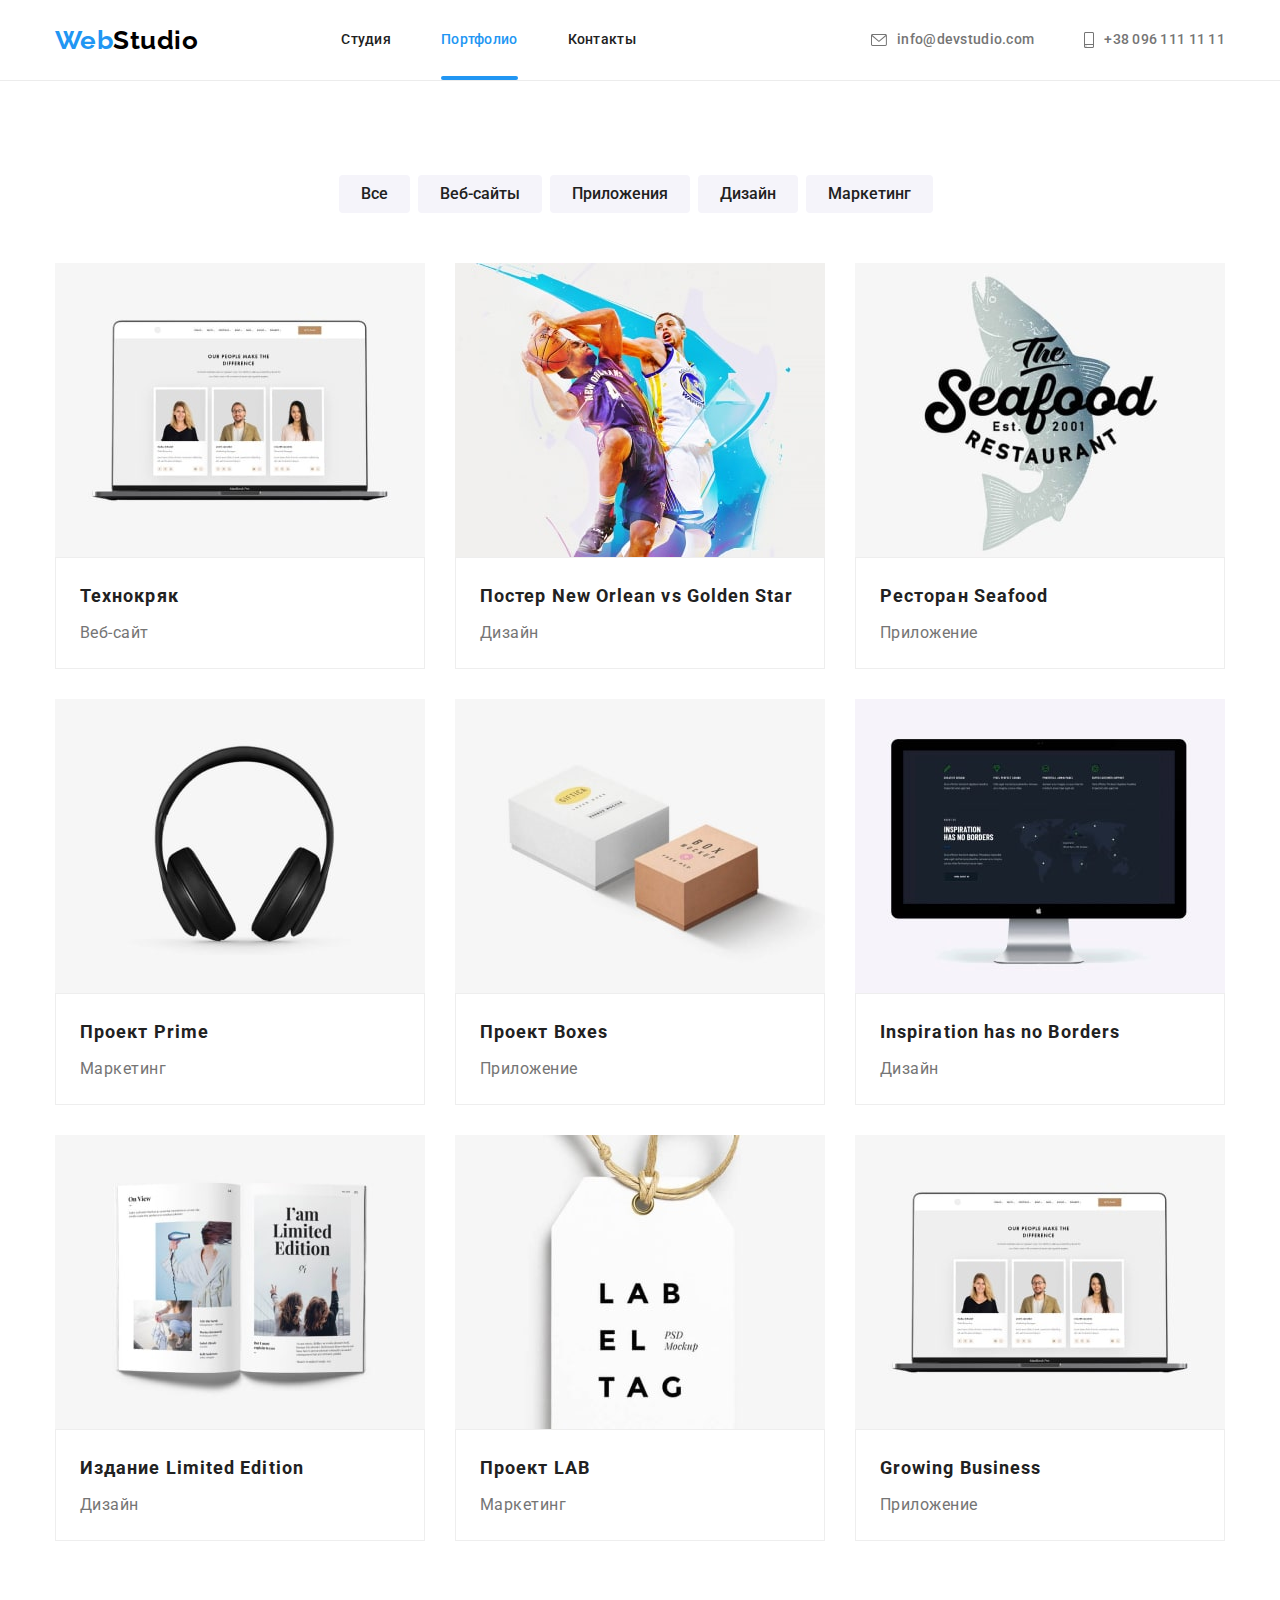
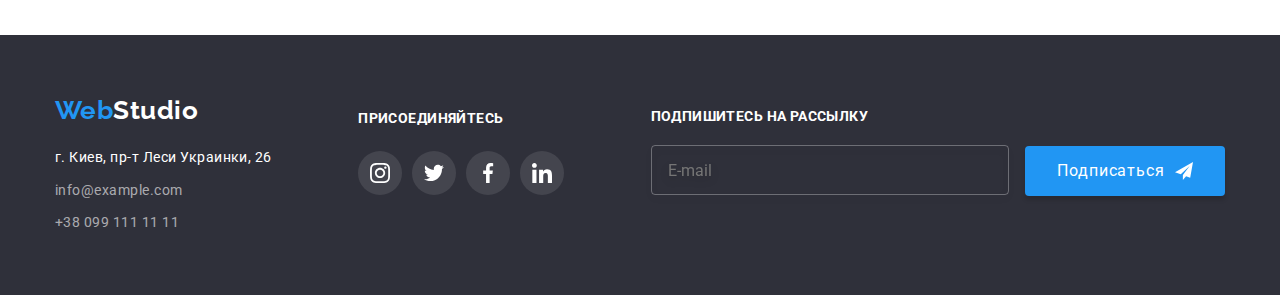
==== portfolio.html @ 26c49c3f "По БЭМ хэдер+футер+портфолио" ====
<!DOCTYPE html>
<html lang="ru">
  <head>
    <meta charset="UTF-8" />
    <meta http-equiv="X-UA-Compatible" content="IE=edge" />
    <meta name="viewport" content="width=device-width, initial-scale=1.0" />
    <title>Портфолио</title>
    <link
      rel="stylesheet"
      href="https://cdnjs.cloudflare.com/ajax/libs/modern-normalize/1.1.0/modern-normalize.min.css"
    />
    <link rel="preconnect" href="https://fonts.googleapis.com" />
    <link rel="preconnect" href="https://fonts.gstatic.com" crossorigin />
    <link
      href="https://fonts.googleapis.com/css2?family=Raleway:wght@700&family=Roboto:wght@400;500;700;900&display=swap"
      rel="stylesheet"
    />
    <link
      rel="stylesheet"
      href="https://cdnjs.cloudflare.com/ajax/libs/animate.css/4.1.1/animate.min.css"
    />
    <link rel="stylesheet" href="./css/main.css" />
  </head>
  <body>
    <!--                                               !ШАПКА                                                     -->
    <header class="header">
      <div class="header__main-nav container">
        <nav class="header__site-nav">
          <a
            href=""
            lang="en"
            class="logo header__logo animate__animated animate__heartBeat"
            ><span class="logo__text">Web</span>Studio</a
          >
          <ul class="site-nav__list">
            <li class="site-nav__item">
              <a class="site-nav__link" href="./index.html">Студия</a>
            </li>
            <li class="site-nav__item">
              <a class="site-nav__link current" href="./portfolio.html"
                >Портфолио</a
              >
            </li>
            <li class="site-nav__item">
              <a class="site-nav__link" href="">Контакты</a>
            </li>
          </ul>
        </nav>
        <div class="contacts">
          <a
            class="site-nav__link site-nav__link--text-color contacts__link"
            href="mailto:info@devstudio.com"
            ><svg class="site-nav__icon" width="16" height="12">
              <use href="./images/icons.svg#icon-envelope"></use></svg
            >info@devstudio.com</a
          >
          <a
            class="site-nav__link site-nav__link--text-color"
            href="tel:+380961111111"
            ><svg class="site-nav__icon" width="10" height="16">
              <use href="./images/icons.svg#icon-smartphone"></use></svg
            >+38 096 111 11 11</a
          >
        </div>
      </div>
    </header>
    <!--                                      !СОДЕРЖИМОЕ СТРАНИЦЫ                                               -->
    <main>
      <section class="portfolio section">
        <div class="container">
          <ul class="filter-list portfolio__filter-list">
            <li>
              <button class="filter-list__button" type="button">Все</button>
            </li>
            <li>
              <button class="filter-list__button" type="button">
                Веб-сайты
              </button>
            </li>
            <li>
              <button class="filter-list__button" type="button">
                Приложения
              </button>
            </li>
            <li>
              <button class="filter-list__button" type="button">Дизайн</button>
            </li>
            <li>
              <button class="filter-list__button" type="button">
                Маркетинг
              </button>
            </li>
          </ul>

          <h1 class="visually-hidden">Портфолио</h1>

          <ul class="portfolio-list">
            <li class="portfolio-list__item">
              <div class="card">
                <img
                  class="card__image"
                  src="./images/1.jpg"
                  alt="Веб-сайт Технокряк"
                  width="370"
                  height="294"
                />
                <div class="card__overlay">
                  <p class="card__description">
                    Технокряк это современная площадка распространения
                    коронавируса. Компании используют эту платформу для
                    цифрового шпионажа и атак на защищённые сервера конкурентов.
                  </p>
                </div>
              </div>
              <div class="card__content">
                <h2 class="card__title">Технокряк</h2>
                <p class="card__text">Веб-сайт</p>
              </div>
            </li>

            <li class="portfolio-list__item">
              <div class="card">
                <img
                  class="card__image"
                  src="./images/2.jpg"
                  alt="Дизайн постера New Orlean vs Golden Star"
                  width="370"
                  height="294"
                />
                <div class="card__overlay">
                  <p class="card__description">
                    Технокряк это современная площадка распространения
                    коронавируса. Компании используют эту платформу для
                    цифрового шпионажа и атак на защищённые сервера конкурентов.
                  </p>
                </div>
              </div>
              <div class="card__content">
                <h2 class="card__title">Постер New Orlean vs Golden Star</h2>
                <p class="card__text">Дизайн</p>
              </div>
            </li>

            <li class="portfolio-list__item">
              <div class="card">
                <img
                  class="card__image"
                  src="./images/3.jpg"
                  alt="Приложение ресторана Seafood"
                  width="370"
                  height="294"
                />
                <div class="card__overlay">
                  <p class="card__description">
                    Технокряк это современная площадка распространения
                    коронавируса. Компании используют эту платформу для
                    цифрового шпионажа и атак на защищённые сервера конкурентов.
                  </p>
                </div>
              </div>
              <div class="card__content">
                <h2 class="card__title">Ресторан Seafood</h2>
                <p class="card__text">Приложение</p>
              </div>
            </li>

            <li class="portfolio-list__item">
              <div class="card">
                <img
                  class="card__image"
                  src="./images/4.jpg"
                  alt="Маркетинг проекта Prime"
                  width="370"
                  height="294"
                />
                <div class="card__overlay">
                  <p class="card__description">
                    Технокряк это современная площадка распространения
                    коронавируса. Компании используют эту платформу для
                    цифрового шпионажа и атак на защищённые сервера конкурентов.
                  </p>
                </div>
              </div>
              <div class="card__content">
                <h2 class="card__title">Проект Prime</h2>
                <p class="card__text">Маркетинг</p>
              </div>
            </li>

            <li class="portfolio-list__item">
              <div class="card">
                <img
                  class="card__image"
                  src="./images/5.jpg"
                  alt="Приложение проекта Boxes"
                  width="370"
                  height="294"
                />
                <div class="card__overlay">
                  <p class="card__description">
                    Технокряк это современная площадка распространения
                    коронавируса. Компании используют эту платформу для
                    цифрового шпионажа и атак на защищённые сервера конкурентов.
                  </p>
                </div>
              </div>
              <div class="card__content">
                <h2 class="card__title">Проект Boxes</h2>
                <p class="card__text">Приложение</p>
              </div>
            </li>

            <li class="portfolio-list__item">
              <div class="card">
                <img
                  class="card__image"
                  src="./images/6.jpg"
                  alt="Веб-сайт Inspiration has no Borders"
                  width="370"
                  height="294"
                />
                <div class="card__overlay">
                  <p class="card__description">
                    Технокряк это современная площадка распространения
                    коронавируса. Компании используют эту платформу для
                    цифрового шпионажа и атак на защищённые сервера конкурентов.
                  </p>
                </div>
              </div>
              <div class="card__content">
                <h2 class="card__title">Inspiration has no Borders</h2>
                <p class="card__text">Дизайн</p>
              </div>
            </li>

            <li class="portfolio-list__item">
              <div class="card">
                <img
                  class="card__image"
                  src="./images/7.jpg"
                  alt="Дизайн издания Limited Edition"
                  width="370"
                  height="294"
                />
                <div class="card__overlay">
                  <p class="card__description">
                    Технокряк это современная площадка распространения
                    коронавируса. Компании используют эту платформу для
                    цифрового шпионажа и атак на защищённые сервера конкурентов.
                  </p>
                </div>
              </div>
              <div class="card__content">
                <h2 class="card__title">Издание Limited Edition</h2>
                <p class="card__text">Дизайн</p>
              </div>
            </li>

            <li class="portfolio-list__item">
              <div class="card">
                <img
                  class="card__image"
                  src="./images/8.jpg"
                  alt="Маркетинг проекта LAB"
                  width="370"
                  height="294"
                />
                <div class="card__overlay">
                  <p class="card__description">
                    Технокряк это современная площадка распространения
                    коронавируса. Компании используют эту платформу для
                    цифрового шпионажа и атак на защищённые сервера конкурентов.
                  </p>
                </div>
              </div>
              <div class="card__content">
                <h2 class="card__title">Проект LAB</h2>
                <p class="card__text">Маркетинг</p>
              </div>
            </li>

            <li class="portfolio-list__item">
              <div class="card">
                <img
                  class="card__image"
                  src="./images/1.jpg"
                  alt="Приложение Growing Business"
                  width="370"
                  height="294"
                />
                <div class="card__overlay">
                  <p class="card__description">
                    Технокряк это современная площадка распространения
                    коронавируса. Компании используют эту платформу для
                    цифрового шпионажа и атак на защищённые сервера конкурентов.
                  </p>
                </div>
              </div>
              <div class="card__content">
                <h2 class="card__title">Growing Business</h2>
                <p class="card__text">Приложение</p>
              </div>
            </li>
          </ul>
        </div>
      </section>
    </main>
    <!--                                               !ПОДВАЛ                                                    -->
    <footer class="footer">
      <div class="container footer__container">
        <address class="address">
          <a href="" lang="en" class="logo footer__logo"
            ><span class="logo__text">Web</span>Studio</a
          >
          <ul class="address__list">
            <li class="address__item">г. Киев, пр-т Леси Украинки, 26</li>

            <li class="address__item">
              <a href="mailto:info@example.com" class="address__link"
                >info@example.com</a
              >
            </li>

            <li class="address__item">
              <a href="tel:+380991111111" class="address__link"
                >+38 099 111 11 11</a
              >
            </li>
          </ul>
        </address>

        <div class="attachment">
          <p class="attachment__text">присоединяйтесь</p>
          <ul class="social-list">
            <li class="social-list__item">
              <a
                class="social-list__link social-list__link--fill-white"
                href="http://"
              >
                <svg class="social-list__icon" width="20" height="20">
                  <use href="./images/icons.svg#icon-instagram"></use>
                </svg>
              </a>
            </li>
            <li class="social-list__item">
              <a
                class="social-list__link social-list__link--fill-white"
                href="http://"
              >
                <svg class="social-list__icon" width="20" height="20">
                  <use href="./images/icons.svg#icon-twitter"></use>
                </svg>
              </a>
            </li>
            <li class="social-list__item">
              <a
                class="social-list__link social-list__link--fill-white"
                href="http://"
              >
                <svg class="social-list__icon" width="20" height="20">
                  <use href="./images/icons.svg#icon-facebook"></use>
                </svg>
              </a>
            </li>
            <li class="social-list__item">
              <a
                class="social-list__link social-list__link--fill-white"
                href="http://"
              >
                <svg class="social-list__icon" width="20" height="20">
                  <use href="./images/icons.svg#icon-linkedin"></use>
                </svg>
              </a>
            </li>
          </ul>
        </div>

        <div class="subscription footer__subscription">
          <b class="subscription__text">Подпишитесь на рассылку</b>
          <form class="subscription__form">
            <input
              name="subscription-email"
              type="email"
              placeholder="E-mail"
              class="subscription__input"
            />
            <button type="button" class="btn subscription__button">
              Подписаться<svg class="subscription__icon" width="18" height="18">
                <use href="./images/icons.svg#icon-send"></use>
              </svg>
            </button>
          </form>
        </div>
      </div>
    </footer>
  </body>
</html>
---- css/main.css ----
:root {
  --main-text-color: #757575;
  --accent-color: #2196f3;
  --title-text-color: #212121;
  --main-bg-color: #ffffff;
  --second-bg-color: #f5f4fa;
  --accent-bg-color: #2f303a;
  --card-set-gap: 30px;
}

body {
  background: var(--main-bg-color);
  color: #757575;
  font-family: 'Roboto', sans-serif;
  letter-spacing: 0.03em;
}

/* Убирает точечки в списке  и вертикальные отступы*/
ul {
  list-style: none;
  margin-top: 0;
  margin-bottom: 0;
  padding: 0;
}
h1,
h2,
h3,
h4,
h5,
h6,
p {
  margin: 0;
}

/* ..КАРТИНКИ делаем блочными и отзывчивыми.. */
img {
  display: block;
  max-width: 100%;
}

/* Убирает подчеркивание ссылкам */
a {
  text-decoration: none;
}

/* Скрываем ненужные заголовки*/

.visually-hidden {
  position: absolute;
  clip: rect(0 0 0 0);
  width: 1px;
  height: 1px;
  margin: -1px;
}

/** .........КОНТЕЙНЕР........... */

.container {
  width: 1200px;
  padding-left: 15px;
  padding-right: 15px;
  margin: 0 auto;
}

/* .....Общий стиль секциям и заголовкам, кнопке..... */
.section {
  padding-top: 94px;
  padding-bottom: 94px;
}

.section-title {
  margin-bottom: 50px;
  color: var(--title-text-color);
  font-weight: 700;
  font-size: 36px;
  line-height: 1.17;
}

.section-subtitle {
  margin-bottom: 10px;
  color: var(--title-text-color);
  font-weight: 700;
  font-size: 14px;
  line-height: 1.14;
  text-transform: uppercase;
}

.btn {
  min-width: 200px;
  height: 50px;
  color: var(--main-bg-color);
  background-color: var(--accent-color);
  letter-spacing: 0.06em;
  border: 0 solid transparent;
  box-shadow: 0px 4px 4px rgba(0, 0, 0, 0.15);
  border-radius: 4px;
  cursor: pointer;
  transition: background-color 250ms cubic-bezier(0.4, 0, 0.2, 1);
}
.btn:hover,
.btn:focus {
  background-color: #188ce8;
}

/*                   !H E A D E R                    */

.header {
  border-bottom: 1px solid #ececec;
}

/**     .................ЛОГОТИП ................    */

.logo {
  display: inline-block;
  font-family: 'Raleway', sans-serif;
  color: #000000;
  font-weight: 700;
  font-size: 26px;
  line-height: 1.19;
}
.logo__text {
  color: var(--accent-color);
}
.header__logo {
  margin-right: 93px;
}
.footer__logo {
  margin-bottom: 20px;
  font-style: normal;
  color: #ffffff;
}

/*                ....Навигация сайта                 */

.header__main-nav {
  display: flex;
  align-items: center;
}

.header__site-nav {
  display: flex;
  align-items: center;
}

.site-nav__list {
  display: flex;
}

.site-nav__item {
  margin-left: 50px;
  position: relative;
}

.site-nav__link {
  display: block;
  padding-top: 32px;
  padding-bottom: 32px;
  color: var(--title-text-color);
  font-weight: 500;
  font-size: 14px;
  line-height: 1.14;
  letter-spacing: 0.02em;
  transition-property: color, fill;
  transition-duration: 250ms;
  transition-timing-function: cubic-bezier(0.4, 0, 0.2, 1);
}
.site-nav__link--text-color {
  display: inline-flex;
  align-items: center;
  color: var(--main-text-color);
  fill: var(--main-text-color);
}

.site-nav__link:hover,
.site-nav__link:focus {
  color: var(--accent-color);
  fill: var(--accent-color);
}

.site-nav__link.current {
  color: var(--accent-color);
}

.site-nav__link::after {
  content: '';
  position: absolute;
  top: 100%;
  transform: translateY(-100%);
  width: 100%;
  height: 4px;
  display: block;
  background: #2196f3;
  border-radius: 2px;
  opacity: 0;
  transition: opacity 250ms cubic-bezier(0.4, 0, 0.2, 1);
}

.site-nav__link.current::after {
  opacity: 1;
}

.site-nav__icon {
  margin-right: 10px;
}

.contacts {
  display: flex;
  align-items: center;
  margin-left: auto;
}
.contacts__link:not(:last-child) {
  margin-right: 50px;
}

/*           !M A I N             */

/**            HERO                 */

.hero {
  padding-top: 200px;
  padding-bottom: 200px;
  text-align: center;
  background-image: linear-gradient(rgba(47, 48, 58, 0.4), rgba(47, 48, 58, 0.4)),
    url(../images/hero.jpg);
  background-color: var(--accent-bg-color);
  background-repeat: no-repeat;
  background-position: center;
}

.hero-title {
  width: 696px;
  margin-bottom: 30px;
  margin-left: auto;
  margin-right: auto;
  color: var(--main-bg-color);
  font-weight: 900;
  font-size: 44px;
  line-height: 1.36;
  letter-spacing: 0.06em;
  text-transform: uppercase;
}

/*              Features                  */

.features {
  padding-bottom: 47px;
}

.features-list {
  display: flex;
  justify-content: space-between;
}

.features-thumb {
  width: 270px;
  height: 120px;
  display: flex;
  justify-content: center;
  align-items: center;
  margin-bottom: 30px;
  background: #f5f4fa;
  border-radius: 4px;
}

.features-list > .item:not(:last-child) {
  margin-right: var(--card-set-gap);
}

.features p {
  color: var(--main-text-color);
  font-size: 14px;
  line-height: 1.71;
}

/*             Чем мы занимаемся                */
.work {
  padding-top: 47px;
  text-align: center;
}

.work-list {
  display: flex;
}

.work-list > .item:not(:last-child) {
  margin-right: var(--card-set-gap);
}

.work-list > .item {
  position: relative;
}

.label {
  position: absolute;
  top: 100%;
  transform: translateY(-100%);
  width: 100%;
  height: 70px;
  background: rgba(47, 48, 58, 0.8);
}

.label h3 {
  padding-top: 27px;
  font-weight: bold;
  font-size: 14px;
  line-height: 1.14;
  text-align: center;
  letter-spacing: 0.03em;
  text-transform: uppercase;
  color: #ffffff;
}

/*                Наша команда                    */
.team {
  text-align: center;
  background-color: var(--second-bg-color);
  color: var(--title-text-color);
  font-weight: 500;
  font-size: 16px;
  line-height: 1.19;
}

.team-title {
  font-weight: 500;
  font-size: 16px;
  line-height: 1.19;
  color: var(--title-text-color);
}

.team-list {
  display: flex;
  flex-wrap: wrap;
  margin-left: calc(-1 * var(--card-set-gap));
  margin-top: calc(-1 * var(--card-set-gap));
}

.team-list > .item {
  flex-basis: calc(100% / 4 - 30px);
  margin-left: var(--card-set-gap);
  margin-top: var(--card-set-gap);
  text-align: center;
  background-color: var(--main-bg-color);
  box-shadow: 0px 1px 3px rgba(0, 0, 0, 0.12), 0px 1px 1px rgba(0, 0, 0, 0.14),
    0px 2px 1px rgba(0, 0, 0, 0.2);
  border-radius: 0px 0px 4px 4px;

  transition: box-shadow 250ms cubic-bezier(0.4, 0, 0.2, 1);
}

.team-list > .item:hover,
.team-list > .item:focus {
  box-shadow: 0px 4px 4px rgba(0, 0, 0, 0.25), 0px 1px 1px rgba(0, 0, 0, 0.14),
    0px 2px 1px rgba(0, 0, 0, 0.2);
}

.team-list .item-content {
  padding-top: 30px;
  padding-bottom: 30px;
}

.team-list p {
  margin-top: 10px;
  margin-bottom: 16px;
  color: var(--main-text-color);
  font-size: 16px;
  line-height: 1.19;
}
/* *             Список соц.сетей           * */

.social-list {
  display: inline-flex;
  justify-content: space-between;
}

.social-list__item {
  width: 44px;
  height: 44px;
}

.social-list__item:not(:last-child) {
  margin-right: 10px;
}

.social-list__link {
  width: 100%;
  height: 100%;
  display: flex;
  justify-content: center;
  align-items: center;
  border-radius: 50%;
  fill: #afb1b8;
  background-color: #ffffff;
  transition-property: box-shadow, background-color, fill;
  transition-duration: 1000ms;
  transition-timing-function: cubic-bezier(0.4, 0, 0.2, 1);
}

.social-list__link:hover,
.social-list__link:focus {
  box-shadow: 0px 4px 4px rgba(0, 0, 0, 0.25);
  background-color: var(--accent-color);
  fill: #ffffff;
}

.social-list__link--fill-white {
  fill: #ffffff;
  background-color: rgba(255, 255, 255, 0.1);
}
.social-list__link--fill-white:hover,
.social-list__link--fill-white:focus {
  background-color: var(--accent-color);
}

/*...... Постоянные клиенты........ */

.clients {
  text-align: center;
}

.clients-list {
  display: flex;
}

.clients-list .item {
  width: 170px;
  height: 92px;
}

.clients-list > .item:not(:last-child) {
  margin-right: 30px;
}

.clients-list .link {
  width: 100%;
  height: 100%;
  display: flex;
  justify-content: center;
  align-items: center;
  border: 1px solid #afb1b8;
  box-sizing: border-box;
  border-radius: 4px;
  fill: #afb1b8;

  transition-property: border, fill;
  transition-duration: 250ms;
  transition-timing-function: cubic-bezier(0.4, 0, 0.2, 1);
}

.clients-list .link:hover,
.clients-list .link:focus {
  border: 1px solid var(--accent-color);
  fill: var(--accent-color);
}

.clients-list .icon {
  transition: transform 500ms cubic-bezier(0.4, 0, 0.2, 1);
}

.clients-list .item:hover .icon {
  transform: rotateY(360deg);
}

/**                  filter-list                   */

.portfolio__filter-list {
  margin-bottom: 50px;
}

.filter-list {
  display: flex;
  justify-content: center;
}

.filter-list__button {
  padding: 6px 22px;
  margin-right: 8px;
  text-align: center;
  color: var(--title-text-color);
  font-weight: 500;
  font-size: 16px;
  line-height: 1.62;
  background-color: var(--second-bg-color);
  border: hidden;
  border-radius: 4px;
  cursor: pointer;

  transition-property: color, background-color, box-shadow;
  transition-duration: 250ms;
  transition-timing-function: cubic-bezier(0.4, 0, 0.2, 1);
}

.filter-list__button:hover,
.filter-list__button:focus {
  color: var(--main-bg-color);
  background-color: var(--accent-color);
  box-shadow: 0px 3px 1px rgba(0, 0, 0, 0.1), 0px 1px 2px rgba(0, 0, 0, 0.08),
    0px 2px 2px rgba(0, 0, 0, 0.12);
}

/**           П О Р Т Ф О Л И О            */

.portfolio-list {
  display: flex;
  flex-wrap: wrap;
  margin-left: calc(-1 * var(--card-set-gap));
  margin-top: calc(-1 * var(--card-set-gap));
}

.portfolio-list__item {
  flex-basis: calc(100% / 3 - 30px);
  margin-left: var(--card-set-gap);
  margin-top: var(--card-set-gap);
  cursor: pointer;
  transition: box-shadow 250ms cubic-bezier(0.4, 0, 0.2, 1);
}
.portfolio-list__item:hover,
.portfolio-list__item:focus {
  box-shadow: 0px 1px 1px rgba(0, 0, 0, 0.12), 0px 4px 4px rgba(0, 0, 0, 0.06),
    1px 4px 6px rgba(0, 0, 0, 0.16);
}

/* *         К А Р Т О Ч К А               */

.card__content {
  padding: 20px 24px 20px 24px;
  border: 1px solid #eeeeee;
}

.card__title {
  margin-bottom: 4px;
  color: var(--title-text-color);
  font-weight: 700;
  font-size: 18px;
  line-height: 2;
  letter-spacing: 0.06em;
}

.card__text {
  font-size: 16px;
  line-height: 1.87;
}

.card {
  position: relative;
  overflow: hidden;
}

.card__overlay {
  position: absolute;
  top: 100%;
  left: 0;
  width: 100%;
  height: 100%;
  background-color: rgba(33, 150, 243, 0.9);
  opacity: 0;

  transition-property: opacity, transform;
  transition-duration: 250ms;
  transition-timing-function: cubic-bezier(0.4, 0, 0.2, 1);
}

.card:hover .card__overlay,
.card:focus .card__overlay {
  opacity: 1;
  transform: translateY(-100%);
}

.card__description {
  padding: 63px 24px;
  font-weight: normal;
  font-size: 18px;
  line-height: 1.56;
  letter-spacing: 0.03em;
  color: #ffffff;
}

/*             !F o o t e r             */

.footer__container {
  display: flex;
}
.footer {
  padding-top: 60px;
  padding-bottom: 60px;
  background-color: var(--accent-bg-color);
}

.address__item {
  color: #ffffff;
  font-style: normal;
  font-size: 14px;
  line-height: 1.71;
}

.address__link {
  display: block;
  margin-top: 9px;
  color: rgba(255, 255, 255, 0.6);
}

.attachment {
  padding-top: 12px;
  margin-left: auto;
}
.attachment__text {
  margin-bottom: 20px;
  font-weight: bold;
  font-size: 14px;
  line-height: 1.71;
  letter-spacing: 0.03em;
  text-transform: uppercase;
  color: #ffffff;
}

/**         Ф О Р М А  подписки       */

.footer__subscription {
  margin-left: auto;
  padding-top: 12px;
}
.subscription__text {
  font-weight: 700;
  font-size: 14px;
  line-height: 1.71px;
  letter-spacing: 0.03em;
  text-transform: uppercase;
  color: #ffffff;
}
.subscription__form {
  margin-top: 20px;
}
.subscription__input {
  width: 358px;
  height: 50px;
  margin-right: 12px;
  padding-left: 16px;
  border: 1px solid rgba(255, 255, 255, 0.3);
  box-sizing: border-box;
  filter: drop-shadow(0px 4px 4px rgba(0, 0, 0, 0.15));
  border-radius: 4px;
  background: transparent;
  color: #ffffff;
  transition: border-color 250ms cubic-bezier(0.4, 0, 0.2, 1);
}
.subscription__input:focus {
  border-color: #ffffff;
  outline: none;
}
.subscription__icon {
  fill: #ffffff;
  margin-left: 10px;
  vertical-align: middle;
}

/* *МОДАЛЬНОЕ  ОКНО* */

.backdrop {
  position: fixed;
  top: 0;
  left: 0;
  width: 100%;
  height: 100%;
  background: rgba(0, 0, 0, 0.2);

  opacity: 1;
  visibility: visible;
  transition: opacity 250ms cubic-bezier(0.4, 0, 0.2, 1),
    visibility 1000ms cubic-bezier(0.4, 0, 0.2, 1);
}

.backdrop.is-hidden {
  opacity: 0;
  visibility: hidden;
  pointer-events: none;
}

.modal {
  position: absolute;
  top: 50%;
  left: 50%;
  min-width: 528px;
  min-height: 581px;
  background-color: #fff;

  transform: translate(-50%, -50%) scale(1);
  transition: transform 250ms cubic-bezier(0.4, 0, 0.2, 1);
}

.backdrop.is-hidden .modal {
  transform: translate(-50%, -50%) scale(2);
}

.modal-btn {
  position: absolute;
  top: 8px;
  right: 8px;
  display: flex;
  justify-content: center;
  align-items: center;
  width: 30px;
  height: 30px;
  border-radius: 50%;
  background: #ffffff;
  border: 1px solid rgba(0, 0, 0, 0.1);
  box-sizing: border-box;
  cursor: pointer;
}

.modal-btn:hover > .icon,
.modal-btn:focus > .icon {
  fill: var(--accent-color);
}
.modal label {
  display: block;
}
/* ...Ф О Р М А  модального окна... */

.form {
  width: 448px;
  padding-top: 40px;
  margin: 0 auto;
}

.form p {
  margin-bottom: 10px;
  font-weight: 700;
  font-size: 20px;
  line-height: 1.15;
  letter-spacing: 0.03em;
  color: var(--title-text-color);
}

.form-field {
  width: 448px;
  margin-bottom: 10px;
  position: relative;
  transition: fill 250ms cubic-bezier(0.4, 0, 0.2, 1);
}

.form-field label {
  margin-bottom: 4px;
  font-weight: normal;
  font-size: 12px;
  line-height: 14px;
  letter-spacing: 0.01em;
  color: var(--main-text-color);
}

.form-field .icon {
  position: absolute;
  bottom: 11px;
  left: 12px;
}

.form-field:focus-within {
  fill: var(--accent-color);
}

.form-field input {
  width: 100%;
  height: 40px;
  border: 1px solid rgba(33, 33, 33, 0.2);
  box-sizing: border-box;
  border-radius: 4px;
  padding-left: 42px;
  font-size: 14px;
  line-height: 1.14;
  transition: border-color 250ms cubic-bezier(0.4, 0, 0.2, 1);
}

.form-field input:focus {
  border-color: #2196f3;
  outline: none;
}

.form-field textarea {
  width: 100%;
  height: 120px;
  padding: 12px 16px;
  resize: none;
  border: 1px solid rgba(33, 33, 33, 0.2);
  box-sizing: border-box;
  border-radius: 4px;
  font-size: 14px;
  line-height: 1.14;
  transition: border-color 250ms cubic-bezier(0.4, 0, 0.2, 1);
}
.form-field textarea:focus {
  border-color: #2196f3;
  outline: none;
}

.form-field textarea::placeholder {
  font-weight: normal;
  font-size: 12px;
  line-height: 14px;
  letter-spacing: 0.01em;
  color: rgba(117, 117, 117, 0.5);
}

/* CHECKBOX */

.checkbox {
  position: relative;
  margin-bottom: 30px;
}
.checkbox label {
  padding-left: 36px;
  font-weight: 400;
  font-size: 14px;
  line-height: calc(24 / 14);
  letter-spacing: 0.03em;
  color: var(--main-text-color);
}
.checkbox a {
  color: var(--accent-color);
  text-decoration: underline;
}

.icon-check {
  position: absolute;
  top: 50%;
  transform: translateY(-50%);
  left: 13px;
  width: 16px;
  height: 15px;
  border: 2px solid #000000;
  border-radius: 3px;
}
.check:checked + .icon-check {
  background-color: var(--accent-color);
  border: none;
}

.submit-btn {
  display: block;
  margin: 0 auto;
}
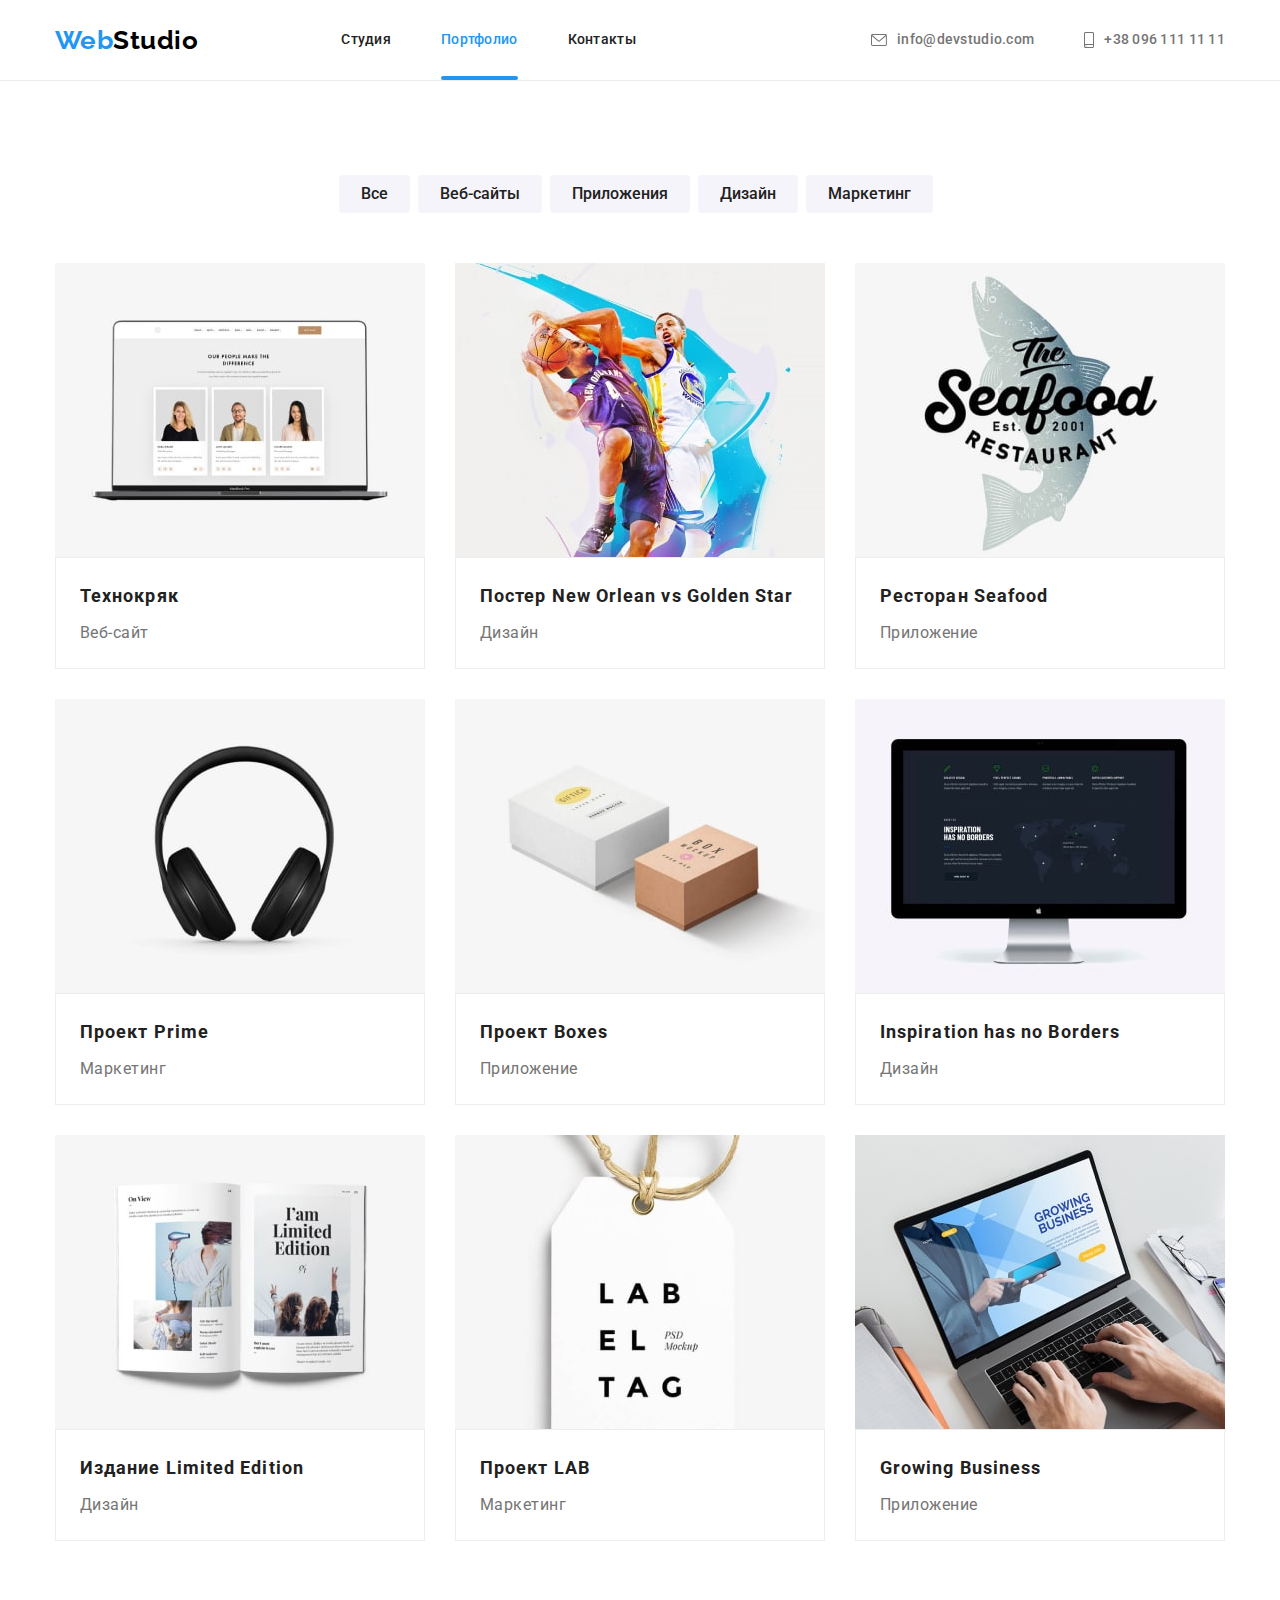
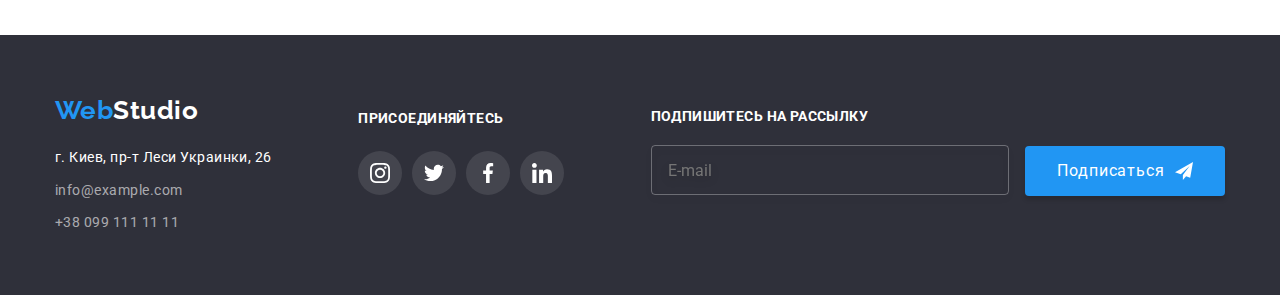
==== commit 8a81b6ea: "Все по БЭМ" ====
--- a/portfolio.html
+++ b/portfolio.html
@@ -23,13 +23,18 @@
   </head>
   <body>
     <!--                                               !ШАПКА                                                     -->
+
     <header class="header">
       <div class="header__main-nav container">
         <nav class="header__site-nav">
           <a
             href=""
             lang="en"
-            class="logo header__logo animate__animated animate__heartBeat"
+            class="
+              logo
+              header__logo
+              animate__animated animate__lightSpeedInLeft
+            "
             ><span class="logo__text">Web</span>Studio</a
           >
           <ul class="site-nav__list">
@@ -64,7 +69,9 @@
         </div>
       </div>
     </header>
+
     <!--                                      !СОДЕРЖИМОЕ СТРАНИЦЫ                                               -->
+
     <main>
       <section class="portfolio section">
         <div class="container">
@@ -283,7 +290,7 @@
               <div class="card">
                 <img
                   class="card__image"
-                  src="./images/1.jpg"
+                  src="./images/9.jpg"
                   alt="Приложение Growing Business"
                   width="370"
                   height="294"
@@ -305,7 +312,9 @@
         </div>
       </section>
     </main>
+
     <!--                                               !ПОДВАЛ                                                    -->
+
     <footer class="footer">
       <div class="container footer__container">
         <address class="address">
--- a/css/main.css
+++ b/css/main.css
@@ -68,7 +68,7 @@
   padding-bottom: 94px;
 }
 
-.section-title {
+.section__title {
   margin-bottom: 50px;
   color: var(--title-text-color);
   font-weight: 700;
@@ -76,7 +76,7 @@
   line-height: 1.17;
 }
 
-.section-subtitle {
+.section__subtitle {
   margin-bottom: 10px;
   color: var(--title-text-color);
   font-weight: 700;
@@ -102,7 +102,7 @@
   background-color: #188ce8;
 }
 
-/*                   !H E A D E R                    */
+/*          !H E A D E R             */
 
 .header {
   border-bottom: 1px solid #ececec;
@@ -227,7 +227,7 @@
   background-position: center;
 }
 
-.hero-title {
+.hero__title {
   width: 696px;
   margin-bottom: 30px;
   margin-left: auto;
@@ -240,18 +240,18 @@
   text-transform: uppercase;
 }
 
-/*              Features                  */
+/**              Features                  */
 
 .features {
   padding-bottom: 47px;
 }
 
-.features-list {
+.features__list {
   display: flex;
   justify-content: space-between;
 }
 
-.features-thumb {
+.features__thumb {
   width: 270px;
   height: 120px;
   display: flex;
@@ -262,35 +262,35 @@
   border-radius: 4px;
 }
 
-.features-list > .item:not(:last-child) {
+.features__item:not(:last-child) {
   margin-right: var(--card-set-gap);
 }
 
-.features p {
+.features__text {
   color: var(--main-text-color);
   font-size: 14px;
   line-height: 1.71;
 }
 
-/*             Чем мы занимаемся                */
+/**             Чем мы занимаемся                */
 .work {
   padding-top: 47px;
   text-align: center;
 }
 
-.work-list {
-  display: flex;
-}
-
-.work-list > .item:not(:last-child) {
+.work__list {
+  display: flex;
+}
+
+.work__item:not(:last-child) {
   margin-right: var(--card-set-gap);
 }
 
-.work-list > .item {
+.work__item {
   position: relative;
 }
 
-.label {
+.work__label {
   position: absolute;
   top: 100%;
   transform: translateY(-100%);
@@ -299,7 +299,7 @@
   background: rgba(47, 48, 58, 0.8);
 }
 
-.label h3 {
+.work__title {
   padding-top: 27px;
   font-weight: bold;
   font-size: 14px;
@@ -310,7 +310,7 @@
   color: #ffffff;
 }
 
-/*                Наша команда                    */
+/**                Наша команда                    */
 .team {
   text-align: center;
   background-color: var(--second-bg-color);
@@ -320,21 +320,14 @@
   line-height: 1.19;
 }
 
-.team-title {
-  font-weight: 500;
-  font-size: 16px;
-  line-height: 1.19;
-  color: var(--title-text-color);
-}
-
-.team-list {
+.team__list {
   display: flex;
   flex-wrap: wrap;
   margin-left: calc(-1 * var(--card-set-gap));
   margin-top: calc(-1 * var(--card-set-gap));
 }
 
-.team-list > .item {
+.business-card {
   flex-basis: calc(100% / 4 - 30px);
   margin-left: var(--card-set-gap);
   margin-top: var(--card-set-gap);
@@ -347,24 +340,32 @@
   transition: box-shadow 250ms cubic-bezier(0.4, 0, 0.2, 1);
 }
 
-.team-list > .item:hover,
-.team-list > .item:focus {
+.business-card:hover,
+.business-card:focus {
   box-shadow: 0px 4px 4px rgba(0, 0, 0, 0.25), 0px 1px 1px rgba(0, 0, 0, 0.14),
     0px 2px 1px rgba(0, 0, 0, 0.2);
 }
 
-.team-list .item-content {
+.business-card__content {
   padding-top: 30px;
   padding-bottom: 30px;
 }
 
-.team-list p {
+.business-card__title {
+  font-weight: 500;
+  font-size: 16px;
+  line-height: 1.19;
+  color: var(--title-text-color);
+}
+
+.business-card__text {
   margin-top: 10px;
   margin-bottom: 16px;
   color: var(--main-text-color);
   font-size: 16px;
   line-height: 1.19;
 }
+
 /* *             Список соц.сетей           * */
 
 .social-list {
@@ -411,26 +412,26 @@
   background-color: var(--accent-color);
 }
 
-/*...... Постоянные клиенты........ */
+/**...... Постоянные клиенты........ */
 
 .clients {
   text-align: center;
 }
 
-.clients-list {
-  display: flex;
-}
-
-.clients-list .item {
+.clients__list {
+  display: flex;
+}
+
+.client-logo {
   width: 170px;
   height: 92px;
 }
 
-.clients-list > .item:not(:last-child) {
+.client-logo:not(:last-child) {
   margin-right: 30px;
 }
 
-.clients-list .link {
+.client-logo__link {
   width: 100%;
   height: 100%;
   display: flex;
@@ -446,17 +447,17 @@
   transition-timing-function: cubic-bezier(0.4, 0, 0.2, 1);
 }
 
-.clients-list .link:hover,
-.clients-list .link:focus {
+.client-logo__link:hover,
+.client-logo__link:focus {
   border: 1px solid var(--accent-color);
   fill: var(--accent-color);
 }
 
-.clients-list .icon {
+.client-logo__icon {
   transition: transform 500ms cubic-bezier(0.4, 0, 0.2, 1);
 }
 
-.clients-list .item:hover .icon {
+.client-logo:hover .client-logo__icon {
   transform: rotateY(360deg);
 }
 
@@ -690,7 +691,7 @@
   transform: translate(-50%, -50%) scale(2);
 }
 
-.modal-btn {
+.modal__btn {
   position: absolute;
   top: 8px;
   right: 8px;
@@ -706,14 +707,12 @@
   cursor: pointer;
 }
 
-.modal-btn:hover > .icon,
-.modal-btn:focus > .icon {
+.modal__btn:hover > .modal__icon,
+.modal__btn:focus > .modal__icon {
   fill: var(--accent-color);
 }
-.modal label {
-  display: block;
-}
-/* ...Ф О Р М А  модального окна... */
+
+/** ...Ф О Р М А  модального окна... */
 
 .form {
   width: 448px;
@@ -721,7 +720,7 @@
   margin: 0 auto;
 }
 
-.form p {
+.form__title {
   margin-bottom: 10px;
   font-weight: 700;
   font-size: 20px;
@@ -730,14 +729,17 @@
   color: var(--title-text-color);
 }
 
-.form-field {
+.form__field {
   width: 448px;
   margin-bottom: 10px;
   position: relative;
   transition: fill 250ms cubic-bezier(0.4, 0, 0.2, 1);
 }
-
-.form-field label {
+.form__field:focus-within {
+  fill: var(--accent-color);
+}
+
+.form__label {
   margin-bottom: 4px;
   font-weight: normal;
   font-size: 12px;
@@ -746,17 +748,7 @@
   color: var(--main-text-color);
 }
 
-.form-field .icon {
-  position: absolute;
-  bottom: 11px;
-  left: 12px;
-}
-
-.form-field:focus-within {
-  fill: var(--accent-color);
-}
-
-.form-field input {
+.form__input {
   width: 100%;
   height: 40px;
   border: 1px solid rgba(33, 33, 33, 0.2);
@@ -768,12 +760,18 @@
   transition: border-color 250ms cubic-bezier(0.4, 0, 0.2, 1);
 }
 
-.form-field input:focus {
+.form__input:focus {
   border-color: #2196f3;
   outline: none;
 }
 
-.form-field textarea {
+.form__icon {
+  position: absolute;
+  bottom: 11px;
+  left: 12px;
+}
+
+.form__textarea {
   width: 100%;
   height: 120px;
   padding: 12px 16px;
@@ -785,12 +783,12 @@
   line-height: 1.14;
   transition: border-color 250ms cubic-bezier(0.4, 0, 0.2, 1);
 }
-.form-field textarea:focus {
+.form__textarea:focus {
   border-color: #2196f3;
   outline: none;
 }
 
-.form-field textarea::placeholder {
+.form__textarea::placeholder {
   font-weight: normal;
   font-size: 12px;
   line-height: 14px;
@@ -798,13 +796,14 @@
   color: rgba(117, 117, 117, 0.5);
 }
 
-/* CHECKBOX */
-
-.checkbox {
+/**      CHECKBOX       */
+
+.form__checkbox {
   position: relative;
   margin-bottom: 30px;
 }
-.checkbox label {
+
+.form__label--check {
   padding-left: 36px;
   font-weight: 400;
   font-size: 14px;
@@ -812,12 +811,13 @@
   letter-spacing: 0.03em;
   color: var(--main-text-color);
 }
-.checkbox a {
-  color: var(--accent-color);
-  text-decoration: underline;
-}
-
-.icon-check {
+
+.form__input--check:checked + .form__icon-check {
+  background-color: var(--accent-color);
+  border: none;
+}
+
+.form__icon-check {
   position: absolute;
   top: 50%;
   transform: translateY(-50%);
@@ -827,12 +827,13 @@
   border: 2px solid #000000;
   border-radius: 3px;
 }
-.check:checked + .icon-check {
-  background-color: var(--accent-color);
-  border: none;
-}
-
-.submit-btn {
+
+.form__link {
+  color: var(--accent-color);
+  text-decoration: underline;
+}
+
+.form__button {
   display: block;
   margin: 0 auto;
 }
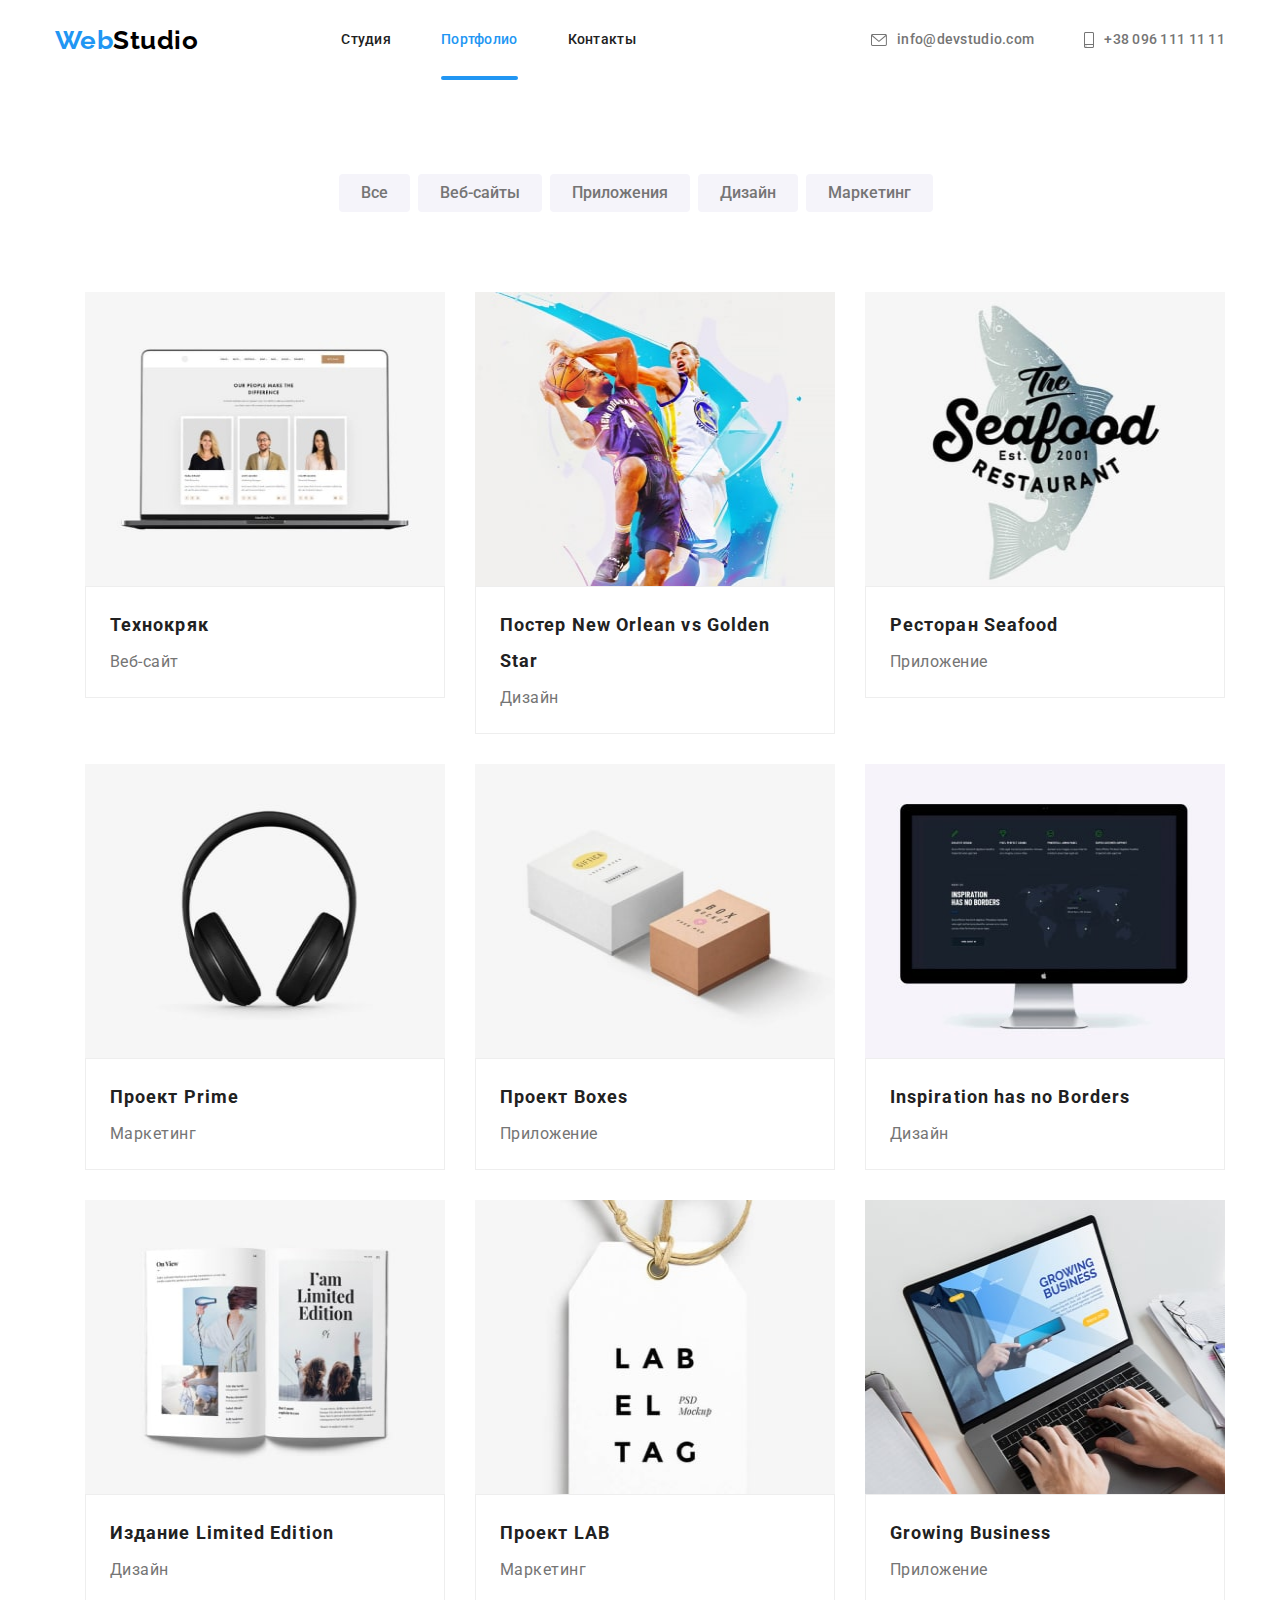
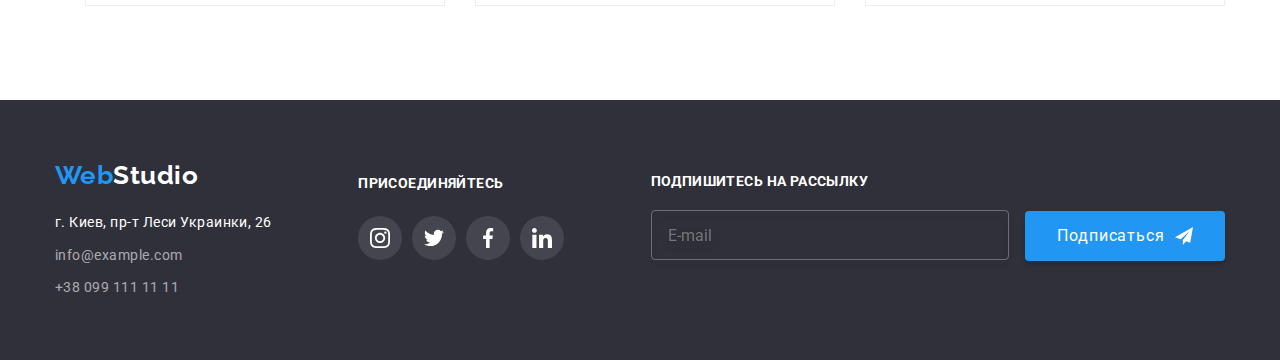
==== commit 30e22c78: "SASS" ====
--- a/portfolio.html
+++ b/portfolio.html
@@ -19,7 +19,7 @@
       rel="stylesheet"
       href="https://cdnjs.cloudflare.com/ajax/libs/animate.css/4.1.1/animate.min.css"
     />
-    <link rel="stylesheet" href="./css/main.css" />
+    <link rel="stylesheet" href="./sass/main.css" />
   </head>
   <body>
     <!--                                               !ШАПКА                                                     -->
--- a/sass/main.css
+++ b/sass/main.css
@@ -0,0 +1,957 @@
+@charset "UTF-8";
+/* Убирает точечки в списке  и вертикальные отступы*/
+ul {
+  list-style: none;
+  margin-top: 0;
+  margin-bottom: 0;
+  padding: 0;
+}
+
+h1,
+h2,
+h3,
+h4,
+h5,
+h6,
+p {
+  margin: 0;
+}
+
+/* ..КАРТИНКИ делает блочными и отзывчивыми.. */
+img {
+  display: block;
+  max-width: 100%;
+}
+
+/* Убирает подчеркивание ссылкам */
+a {
+  text-decoration: none;
+}
+
+body {
+  background: #ffffff;
+  color: #757575;
+  font-family: "Roboto", sans-serif;
+  letter-spacing: 0.03em;
+}
+
+/* Скрываем ненужные заголовки*/
+.visually-hidden {
+  position: absolute;
+  clip: rect(0 0 0 0);
+  width: 1px;
+  height: 1px;
+  margin: -1px;
+}
+
+/* .........КОНТЕЙНЕР........... */
+.container {
+  width: 1200px;
+  padding-left: 15px;
+  padding-right: 15px;
+  margin: 0 auto;
+}
+
+/* .....Общий стиль секциям и заголовкам, кнопке..... */
+.section {
+  padding-top: 94px;
+  padding-bottom: 94px;
+}
+
+.section__title {
+  margin-bottom: 50px;
+  color: #212121;
+  font-weight: 700;
+  font-size: 36px;
+  line-height: 1.17;
+}
+
+.section__subtitle {
+  margin-bottom: 10px;
+  color: #212121;
+  font-weight: 700;
+  font-size: 14px;
+  line-height: 1.14;
+  text-transform: uppercase;
+}
+
+.btn {
+  min-width: 200px;
+  height: 50px;
+  color: #ffffff;
+  background-color: #2196f3;
+  letter-spacing: 0.06em;
+  border: 0 solid transparent;
+  -webkit-box-shadow: 0px 4px 4px rgba(0, 0, 0, 0.15);
+          box-shadow: 0px 4px 4px rgba(0, 0, 0, 0.15);
+  border-radius: 4px;
+  cursor: pointer;
+  -webkit-transition: background-color 250ms cubic-bezier(0.4, 0, 0.2, 1);
+  transition: background-color 250ms cubic-bezier(0.4, 0, 0.2, 1);
+}
+
+.btn:hover, .btn:focus {
+  background-color: #188ce8;
+}
+
+/**     .................ЛОГОТИП ................    */
+.logo {
+  display: inline-block;
+  font-family: "Raleway", sans-serif;
+  color: #000000;
+  font-weight: 700;
+  font-size: 26px;
+  line-height: 1.19;
+}
+
+.logo__text {
+  color: #2196f3;
+}
+
+.header__logo {
+  margin-right: 93px;
+}
+
+.footer__logo {
+  margin-bottom: 20px;
+  font-style: normal;
+  color: #ffffff;
+}
+
+/*                ....Навигация сайта                 */
+.header__main-nav {
+  display: -webkit-box;
+  display: -ms-flexbox;
+  display: flex;
+  -webkit-box-align: center;
+      -ms-flex-align: center;
+          align-items: center;
+}
+
+.header__site-nav {
+  display: -webkit-box;
+  display: -ms-flexbox;
+  display: flex;
+  -webkit-box-align: center;
+      -ms-flex-align: center;
+          align-items: center;
+}
+
+.site-nav__list {
+  display: -webkit-box;
+  display: -ms-flexbox;
+  display: flex;
+}
+
+.site-nav__item {
+  margin-left: 50px;
+  position: relative;
+}
+
+.site-nav__link {
+  display: block;
+  padding-top: 32px;
+  padding-bottom: 32px;
+  color: #212121;
+  font-weight: 500;
+  font-size: 14px;
+  line-height: 1.14;
+  letter-spacing: 0.02em;
+  -webkit-transition-property: color, fill;
+  transition-property: color, fill;
+  -webkit-transition-duration: 250ms;
+          transition-duration: 250ms;
+  -webkit-transition-timing-function: cubic-bezier(0.4, 0, 0.2, 1);
+          transition-timing-function: cubic-bezier(0.4, 0, 0.2, 1);
+}
+
+.site-nav__link:hover, .site-nav__link:focus {
+  color: #2196f3;
+  fill: #2196f3;
+}
+
+.site-nav__link.current {
+  color: #2196f3;
+}
+
+.site-nav__link--text-color {
+  display: -webkit-inline-box;
+  display: -ms-inline-flexbox;
+  display: inline-flex;
+  -webkit-box-align: center;
+      -ms-flex-align: center;
+          align-items: center;
+  color: #757575;
+  fill: #757575;
+}
+
+.site-nav__link::after {
+  content: "";
+  position: absolute;
+  top: 100%;
+  -webkit-transform: translateY(-100%);
+          transform: translateY(-100%);
+  width: 100%;
+  height: 4px;
+  display: block;
+  background: #2196f3;
+  border-radius: 2px;
+  opacity: 0;
+  -webkit-transition: opacity 250ms cubic-bezier(0.4, 0, 0.2, 1);
+  transition: opacity 250ms cubic-bezier(0.4, 0, 0.2, 1);
+}
+
+.site-nav__link.current::after {
+  opacity: 1;
+}
+
+.site-nav__icon {
+  margin-right: 10px;
+}
+
+.contacts {
+  display: -webkit-box;
+  display: -ms-flexbox;
+  display: flex;
+  -webkit-box-align: center;
+      -ms-flex-align: center;
+          align-items: center;
+  margin-left: auto;
+}
+
+.contacts__link:not(:last-child) {
+  margin-right: 50px;
+}
+
+/**            HERO                 */
+.hero {
+  padding-top: 200px;
+  padding-bottom: 200px;
+  text-align: center;
+  background-image: -webkit-gradient(linear, left top, left bottom, from(rgba(47, 48, 58, 0.4)), to(rgba(47, 48, 58, 0.4))), url(../images/hero.jpg);
+  background-image: linear-gradient(rgba(47, 48, 58, 0.4), rgba(47, 48, 58, 0.4)), url(../images/hero.jpg);
+  background-color: #2f303a;
+  background-repeat: no-repeat;
+  background-position: center;
+}
+
+.hero__title {
+  width: 696px;
+  margin-bottom: 30px;
+  margin-left: auto;
+  margin-right: auto;
+  color: #ffffff;
+  font-weight: 900;
+  font-size: 44px;
+  line-height: 1.36;
+  letter-spacing: 0.06em;
+  text-transform: uppercase;
+}
+
+/**              Features                  */
+.features {
+  padding-bottom: 47px;
+}
+
+.features__list {
+  display: -webkit-box;
+  display: -ms-flexbox;
+  display: flex;
+  -webkit-box-pack: justify;
+      -ms-flex-pack: justify;
+          justify-content: space-between;
+}
+
+.features__thumb {
+  width: 270px;
+  height: 120px;
+  display: -webkit-box;
+  display: -ms-flexbox;
+  display: flex;
+  -webkit-box-pack: center;
+      -ms-flex-pack: center;
+          justify-content: center;
+  -webkit-box-align: center;
+      -ms-flex-align: center;
+          align-items: center;
+  margin-bottom: 30px;
+  background: #f5f4fa;
+  border-radius: 4px;
+}
+
+.features__item:not(:last-child) {
+  margin-right: 30px;
+}
+
+.features__text {
+  color: #757575;
+  font-size: 14px;
+  line-height: 1.71;
+}
+
+/**             Чем мы занимаемся                */
+.work {
+  padding-top: 47px;
+  text-align: center;
+}
+
+.work__list {
+  display: -webkit-box;
+  display: -ms-flexbox;
+  display: flex;
+}
+
+.work__item:not(:last-child) {
+  margin-right: 30px;
+}
+
+.work__item {
+  position: relative;
+}
+
+.work__label {
+  position: absolute;
+  top: 100%;
+  -webkit-transform: translateY(-100%);
+          transform: translateY(-100%);
+  width: 100%;
+  height: 70px;
+  background: rgba(47, 48, 58, 0.8);
+}
+
+.work__title {
+  padding-top: 27px;
+  font-weight: bold;
+  font-size: 14px;
+  line-height: 1.14;
+  text-align: center;
+  letter-spacing: 0.03em;
+  text-transform: uppercase;
+  color: #ffffff;
+}
+
+/**                Наша команда                    */
+.team {
+  text-align: center;
+  background-color: #f5f4fa;
+  color: #212121;
+  font-weight: 500;
+  font-size: 16px;
+  line-height: 1.19;
+}
+
+.team__list {
+  display: -webkit-box;
+  display: -ms-flexbox;
+  display: flex;
+  -ms-flex-wrap: wrap;
+      flex-wrap: wrap;
+  margin-left: calc(-1 * $card-set-gap);
+  margin-top: calc(-1 * $card-set-gap);
+}
+
+.business-card {
+  -ms-flex-preferred-size: calc(100% / 4 - 30px);
+      flex-basis: calc(100% / 4 - 30px);
+  margin-left: 30px;
+  margin-top: 30px;
+  text-align: center;
+  background-color: #ffffff;
+  -webkit-box-shadow: 0px 1px 3px rgba(0, 0, 0, 0.12), 0px 1px 1px rgba(0, 0, 0, 0.14), 0px 2px 1px rgba(0, 0, 0, 0.2);
+          box-shadow: 0px 1px 3px rgba(0, 0, 0, 0.12), 0px 1px 1px rgba(0, 0, 0, 0.14), 0px 2px 1px rgba(0, 0, 0, 0.2);
+  border-radius: 0px 0px 4px 4px;
+  -webkit-transition: -webkit-box-shadow 250ms cubic-bezier(0.4, 0, 0.2, 1);
+  transition: -webkit-box-shadow 250ms cubic-bezier(0.4, 0, 0.2, 1);
+  transition: box-shadow 250ms cubic-bezier(0.4, 0, 0.2, 1);
+  transition: box-shadow 250ms cubic-bezier(0.4, 0, 0.2, 1), -webkit-box-shadow 250ms cubic-bezier(0.4, 0, 0.2, 1);
+}
+
+.business-card:hover, .business-card:focus {
+  -webkit-box-shadow: 0px 4px 4px rgba(0, 0, 0, 0.25), 0px 1px 1px rgba(0, 0, 0, 0.14), 0px 2px 1px rgba(0, 0, 0, 0.2);
+          box-shadow: 0px 4px 4px rgba(0, 0, 0, 0.25), 0px 1px 1px rgba(0, 0, 0, 0.14), 0px 2px 1px rgba(0, 0, 0, 0.2);
+}
+
+.business-card__content {
+  padding-top: 30px;
+  padding-bottom: 30px;
+}
+
+.business-card__title {
+  font-weight: 500;
+  font-size: 16px;
+  line-height: 1.19;
+  color: #212121;
+}
+
+.business-card__text {
+  margin-top: 10px;
+  margin-bottom: 16px;
+  color: #757575;
+  font-size: 16px;
+  line-height: 1.19;
+}
+
+/* *             Список соц.сетей           * */
+.social-list {
+  display: -webkit-inline-box;
+  display: -ms-inline-flexbox;
+  display: inline-flex;
+  -webkit-box-pack: justify;
+      -ms-flex-pack: justify;
+          justify-content: space-between;
+}
+
+.social-list__item {
+  width: 44px;
+  height: 44px;
+}
+
+.social-list__item:not(:last-child) {
+  margin-right: 10px;
+}
+
+.social-list__link {
+  width: 100%;
+  height: 100%;
+  display: -webkit-box;
+  display: -ms-flexbox;
+  display: flex;
+  -webkit-box-pack: center;
+      -ms-flex-pack: center;
+          justify-content: center;
+  -webkit-box-align: center;
+      -ms-flex-align: center;
+          align-items: center;
+  border-radius: 50%;
+  fill: #afb1b8;
+  background-color: #ffffff;
+  -webkit-transition-property: background-color, fill, -webkit-box-shadow;
+  transition-property: background-color, fill, -webkit-box-shadow;
+  transition-property: box-shadow, background-color, fill;
+  transition-property: box-shadow, background-color, fill, -webkit-box-shadow;
+  -webkit-transition-duration: 1000ms;
+          transition-duration: 1000ms;
+  -webkit-transition-timing-function: cubic-bezier(0.4, 0, 0.2, 1);
+          transition-timing-function: cubic-bezier(0.4, 0, 0.2, 1);
+}
+
+.social-list__link:hover, .social-list__link:focus {
+  -webkit-box-shadow: 0px 4px 4px rgba(0, 0, 0, 0.25);
+          box-shadow: 0px 4px 4px rgba(0, 0, 0, 0.25);
+  background-color: #2196f3;
+  fill: #ffffff;
+}
+
+.social-list__link--fill-white {
+  fill: #ffffff;
+  background-color: rgba(255, 255, 255, 0.1);
+}
+
+.social-list__link--fill-white:hover, .social-list__link--fill-white:focus {
+  background-color: #2196f3;
+}
+
+/**...... Постоянные клиенты........ */
+.clients {
+  text-align: center;
+}
+
+.clients__list {
+  display: -webkit-box;
+  display: -ms-flexbox;
+  display: flex;
+}
+
+.client-logo {
+  width: 170px;
+  height: 92px;
+}
+
+.client-logo:not(:last-child) {
+  margin-right: 30px;
+}
+
+.client-logo__link {
+  width: 100%;
+  height: 100%;
+  display: -webkit-box;
+  display: -ms-flexbox;
+  display: flex;
+  -webkit-box-pack: center;
+      -ms-flex-pack: center;
+          justify-content: center;
+  -webkit-box-align: center;
+      -ms-flex-align: center;
+          align-items: center;
+  border: 1px solid #afb1b8;
+  -webkit-box-sizing: border-box;
+          box-sizing: border-box;
+  border-radius: 4px;
+  fill: #afb1b8;
+  -webkit-transition-property: border, fill;
+  transition-property: border, fill;
+  -webkit-transition-duration: 250ms;
+          transition-duration: 250ms;
+  -webkit-transition-timing-function: cubic-bezier(0.4, 0, 0.2, 1);
+          transition-timing-function: cubic-bezier(0.4, 0, 0.2, 1);
+}
+
+.client-logo__link:hover, .client-logo__link:focus {
+  border: 1px solid #2196f3;
+  fill: #2196f3;
+}
+
+.client-logo__icon {
+  -webkit-transition: -webkit-transform 500ms cubic-bezier(0.4, 0, 0.2, 1);
+  transition: -webkit-transform 500ms cubic-bezier(0.4, 0, 0.2, 1);
+  transition: transform 500ms cubic-bezier(0.4, 0, 0.2, 1);
+  transition: transform 500ms cubic-bezier(0.4, 0, 0.2, 1), -webkit-transform 500ms cubic-bezier(0.4, 0, 0.2, 1);
+}
+
+.client-logo:hover .client-logo__icon {
+  -webkit-transform: rotateY(360deg);
+          transform: rotateY(360deg);
+}
+
+/**                  filter-list                   */
+.portfolio__filter-list {
+  margin-bottom: 50px;
+}
+
+.filter-list {
+  display: -webkit-box;
+  display: -ms-flexbox;
+  display: flex;
+  -webkit-box-pack: center;
+      -ms-flex-pack: center;
+          justify-content: center;
+}
+
+.filter-list__button {
+  padding: 6px 22px;
+  margin-right: 8px;
+  text-align: center;
+  color: var(--title-text-color);
+  font-weight: 500;
+  font-size: 16px;
+  line-height: 1.62;
+  background-color: #f5f4fa;
+  border: hidden;
+  border-radius: 4px;
+  cursor: pointer;
+  -webkit-transition-property: color, background-color, -webkit-box-shadow;
+  transition-property: color, background-color, -webkit-box-shadow;
+  transition-property: color, background-color, box-shadow;
+  transition-property: color, background-color, box-shadow, -webkit-box-shadow;
+  -webkit-transition-duration: 250ms;
+          transition-duration: 250ms;
+  -webkit-transition-timing-function: cubic-bezier(0.4, 0, 0.2, 1);
+          transition-timing-function: cubic-bezier(0.4, 0, 0.2, 1);
+}
+
+.filter-list__button:hover, .filter-list__button:focus {
+  color: #ffffff;
+  background-color: #2196f3;
+  -webkit-box-shadow: 0px 3px 1px rgba(0, 0, 0, 0.1), 0px 1px 2px rgba(0, 0, 0, 0.08), 0px 2px 2px rgba(0, 0, 0, 0.12);
+          box-shadow: 0px 3px 1px rgba(0, 0, 0, 0.1), 0px 1px 2px rgba(0, 0, 0, 0.08), 0px 2px 2px rgba(0, 0, 0, 0.12);
+}
+
+/**           П О Р Т Ф О Л И О            */
+.portfolio-list {
+  display: -webkit-box;
+  display: -ms-flexbox;
+  display: flex;
+  -ms-flex-wrap: wrap;
+      flex-wrap: wrap;
+  margin-left: calc(-1 * $card-set-gap);
+  margin-top: calc(-1 * $card-set-gap);
+}
+
+.portfolio-list__item {
+  -ms-flex-preferred-size: calc(100% / 3 - 30px);
+      flex-basis: calc(100% / 3 - 30px);
+  margin-left: 30px;
+  margin-top: 30px;
+  cursor: pointer;
+  -webkit-transition: -webkit-box-shadow 250ms cubic-bezier(0.4, 0, 0.2, 1);
+  transition: -webkit-box-shadow 250ms cubic-bezier(0.4, 0, 0.2, 1);
+  transition: box-shadow 250ms cubic-bezier(0.4, 0, 0.2, 1);
+  transition: box-shadow 250ms cubic-bezier(0.4, 0, 0.2, 1), -webkit-box-shadow 250ms cubic-bezier(0.4, 0, 0.2, 1);
+}
+
+.portfolio-list__item:hover, .portfolio-list__item:focus {
+  -webkit-box-shadow: 0px 1px 1px rgba(0, 0, 0, 0.12), 0px 4px 4px rgba(0, 0, 0, 0.06), 1px 4px 6px rgba(0, 0, 0, 0.16);
+          box-shadow: 0px 1px 1px rgba(0, 0, 0, 0.12), 0px 4px 4px rgba(0, 0, 0, 0.06), 1px 4px 6px rgba(0, 0, 0, 0.16);
+}
+
+/* *         К А Р Т О Ч К А               */
+.card__content {
+  padding: 20px 24px 20px 24px;
+  border: 1px solid #eeeeee;
+}
+
+.card__title {
+  margin-bottom: 4px;
+  color: #212121;
+  font-weight: 700;
+  font-size: 18px;
+  line-height: 2;
+  letter-spacing: 0.06em;
+}
+
+.card__text {
+  font-size: 16px;
+  line-height: 1.87;
+}
+
+.card {
+  position: relative;
+  overflow: hidden;
+}
+
+.card__overlay {
+  position: absolute;
+  top: 100%;
+  left: 0;
+  width: 100%;
+  height: 100%;
+  background-color: rgba(33, 150, 243, 0.9);
+  opacity: 0;
+  -webkit-transition-property: opacity, -webkit-transform;
+  transition-property: opacity, -webkit-transform;
+  transition-property: opacity, transform;
+  transition-property: opacity, transform, -webkit-transform;
+  -webkit-transition-duration: 250ms;
+          transition-duration: 250ms;
+  -webkit-transition-timing-function: cubic-bezier(0.4, 0, 0.2, 1);
+          transition-timing-function: cubic-bezier(0.4, 0, 0.2, 1);
+}
+
+.card:hover .card__overlay,
+.card:focus .card__overlay {
+  opacity: 1;
+  -webkit-transform: translateY(-100%);
+          transform: translateY(-100%);
+}
+
+.card__description {
+  padding: 63px 24px;
+  font-weight: normal;
+  font-size: 18px;
+  line-height: 1.56;
+  letter-spacing: 0.03em;
+  color: #ffffff;
+}
+
+/*             !F o o t e r             */
+.footer__container {
+  display: -webkit-box;
+  display: -ms-flexbox;
+  display: flex;
+}
+
+.footer {
+  padding-top: 60px;
+  padding-bottom: 60px;
+  background-color: #2f303a;
+}
+
+.address__item {
+  color: #ffffff;
+  font-style: normal;
+  font-size: 14px;
+  line-height: 1.71;
+}
+
+.address__link {
+  display: block;
+  margin-top: 9px;
+  color: rgba(255, 255, 255, 0.6);
+}
+
+.attachment {
+  padding-top: 12px;
+  margin-left: auto;
+}
+
+.attachment__text {
+  margin-bottom: 20px;
+  font-weight: bold;
+  font-size: 14px;
+  line-height: 1.71;
+  letter-spacing: 0.03em;
+  text-transform: uppercase;
+  color: #ffffff;
+}
+
+/**         Ф О Р М А  подписки       */
+.footer__subscription {
+  margin-left: auto;
+  padding-top: 12px;
+}
+
+.subscription__text {
+  font-weight: 700;
+  font-size: 14px;
+  line-height: 1.71px;
+  letter-spacing: 0.03em;
+  text-transform: uppercase;
+  color: #ffffff;
+}
+
+.subscription__form {
+  margin-top: 20px;
+}
+
+.subscription__input {
+  width: 358px;
+  height: 50px;
+  margin-right: 12px;
+  padding-left: 16px;
+  border: 1px solid rgba(255, 255, 255, 0.3);
+  -webkit-box-sizing: border-box;
+          box-sizing: border-box;
+  -webkit-filter: drop-shadow(0px 4px 4px rgba(0, 0, 0, 0.15));
+          filter: drop-shadow(0px 4px 4px rgba(0, 0, 0, 0.15));
+  border-radius: 4px;
+  background: transparent;
+  color: #ffffff;
+  -webkit-transition: border-color 250ms cubic-bezier(0.4, 0, 0.2, 1);
+  transition: border-color 250ms cubic-bezier(0.4, 0, 0.2, 1);
+}
+
+.subscription__input:focus {
+  border-color: #ffffff;
+  outline: none;
+}
+
+.subscription__icon {
+  fill: #ffffff;
+  margin-left: 10px;
+  vertical-align: middle;
+}
+
+/* *МОДАЛЬНОЕ  ОКНО* */
+.backdrop {
+  position: fixed;
+  top: 0;
+  left: 0;
+  width: 100%;
+  height: 100%;
+  background: rgba(0, 0, 0, 0.2);
+  opacity: 1;
+  visibility: visible;
+  -webkit-transition: opacity 250ms cubic-bezier(0.4, 0, 0.2, 1), visibility 1000ms cubic-bezier(0.4, 0, 0.2, 1);
+  transition: opacity 250ms cubic-bezier(0.4, 0, 0.2, 1), visibility 1000ms cubic-bezier(0.4, 0, 0.2, 1);
+}
+
+.backdrop.is-hidden {
+  opacity: 0;
+  visibility: hidden;
+  pointer-events: none;
+}
+
+.modal {
+  position: absolute;
+  top: 50%;
+  left: 50%;
+  min-width: 528px;
+  min-height: 581px;
+  background-color: #fff;
+  -webkit-transform: translate(-50%, -50%) scale(1);
+          transform: translate(-50%, -50%) scale(1);
+  -webkit-transition: -webkit-transform 250ms cubic-bezier(0.4, 0, 0.2, 1);
+  transition: -webkit-transform 250ms cubic-bezier(0.4, 0, 0.2, 1);
+  transition: transform 250ms cubic-bezier(0.4, 0, 0.2, 1);
+  transition: transform 250ms cubic-bezier(0.4, 0, 0.2, 1), -webkit-transform 250ms cubic-bezier(0.4, 0, 0.2, 1);
+}
+
+.backdrop.is-hidden .modal {
+  -webkit-transform: translate(-50%, -50%) scale(2);
+          transform: translate(-50%, -50%) scale(2);
+}
+
+.modal__btn {
+  position: absolute;
+  top: 8px;
+  right: 8px;
+  display: -webkit-box;
+  display: -ms-flexbox;
+  display: flex;
+  -webkit-box-pack: center;
+      -ms-flex-pack: center;
+          justify-content: center;
+  -webkit-box-align: center;
+      -ms-flex-align: center;
+          align-items: center;
+  width: 30px;
+  height: 30px;
+  border-radius: 50%;
+  background: #ffffff;
+  border: 1px solid rgba(0, 0, 0, 0.1);
+  -webkit-box-sizing: border-box;
+          box-sizing: border-box;
+  cursor: pointer;
+}
+
+.modal__btn:hover > .modal__icon,
+.modal__btn:focus > .modal__icon {
+  fill: #2196f3;
+}
+
+/** ...Ф О Р М А  модального окна... */
+.form {
+  width: 448px;
+  padding-top: 40px;
+  margin: 0 auto;
+}
+
+.form__title {
+  margin-bottom: 10px;
+  font-weight: 700;
+  font-size: 20px;
+  line-height: 1.15;
+  letter-spacing: 0.03em;
+  color: #212121;
+}
+
+.form__field {
+  width: 448px;
+  margin-bottom: 10px;
+  position: relative;
+  -webkit-transition: fill 250ms cubic-bezier(0.4, 0, 0.2, 1);
+  transition: fill 250ms cubic-bezier(0.4, 0, 0.2, 1);
+}
+
+.form__field:focus-within {
+  fill: #2196f3;
+}
+
+.form__label {
+  margin-bottom: 4px;
+  font-weight: normal;
+  font-size: 12px;
+  line-height: 14px;
+  letter-spacing: 0.01em;
+  color: #757575;
+}
+
+.form__input {
+  width: 100%;
+  height: 40px;
+  border: 1px solid rgba(33, 33, 33, 0.2);
+  -webkit-box-sizing: border-box;
+          box-sizing: border-box;
+  border-radius: 4px;
+  padding-left: 42px;
+  font-size: 14px;
+  line-height: 1.14;
+  -webkit-transition: border-color 250ms cubic-bezier(0.4, 0, 0.2, 1);
+  transition: border-color 250ms cubic-bezier(0.4, 0, 0.2, 1);
+}
+
+.form__input:focus {
+  border-color: #2196f3;
+  outline: none;
+}
+
+.form__icon {
+  position: absolute;
+  bottom: 11px;
+  left: 12px;
+}
+
+.form__textarea {
+  width: 100%;
+  height: 120px;
+  padding: 12px 16px;
+  resize: none;
+  border: 1px solid rgba(33, 33, 33, 0.2);
+  -webkit-box-sizing: border-box;
+          box-sizing: border-box;
+  border-radius: 4px;
+  font-size: 14px;
+  line-height: 1.14;
+  -webkit-transition: border-color 250ms cubic-bezier(0.4, 0, 0.2, 1);
+  transition: border-color 250ms cubic-bezier(0.4, 0, 0.2, 1);
+}
+
+.form__textarea:focus {
+  border-color: #2196f3;
+  outline: none;
+}
+
+.form__textarea::-webkit-input-placeholder {
+  font-weight: normal;
+  font-size: 12px;
+  line-height: 14px;
+  letter-spacing: 0.01em;
+  color: rgba(117, 117, 117, 0.5);
+}
+
+.form__textarea:-ms-input-placeholder {
+  font-weight: normal;
+  font-size: 12px;
+  line-height: 14px;
+  letter-spacing: 0.01em;
+  color: rgba(117, 117, 117, 0.5);
+}
+
+.form__textarea::-ms-input-placeholder {
+  font-weight: normal;
+  font-size: 12px;
+  line-height: 14px;
+  letter-spacing: 0.01em;
+  color: rgba(117, 117, 117, 0.5);
+}
+
+.form__textarea::placeholder {
+  font-weight: normal;
+  font-size: 12px;
+  line-height: 14px;
+  letter-spacing: 0.01em;
+  color: rgba(117, 117, 117, 0.5);
+}
+
+/**      CHECKBOX       */
+.form__checkbox {
+  position: relative;
+  margin-bottom: 30px;
+}
+
+.form__label--check {
+  padding-left: 36px;
+  font-weight: 400;
+  font-size: 14px;
+  line-height: calc(24 / 14);
+  letter-spacing: 0.03em;
+  color: #757575;
+}
+
+.form__icon-check {
+  position: absolute;
+  top: 50%;
+  -webkit-transform: translateY(-50%);
+          transform: translateY(-50%);
+  left: 13px;
+  width: 16px;
+  height: 15px;
+  border: 2px solid #000000;
+  border-radius: 3px;
+}
+
+.form__input--check:checked + .form__icon-check {
+  background-color: #2196f3;
+  border: none;
+}
+
+.form__link {
+  color: #2196f3;
+  text-decoration: underline;
+}
+
+.form__button {
+  display: block;
+  margin: 0 auto;
+}
+/*# sourceMappingURL=main.css.map */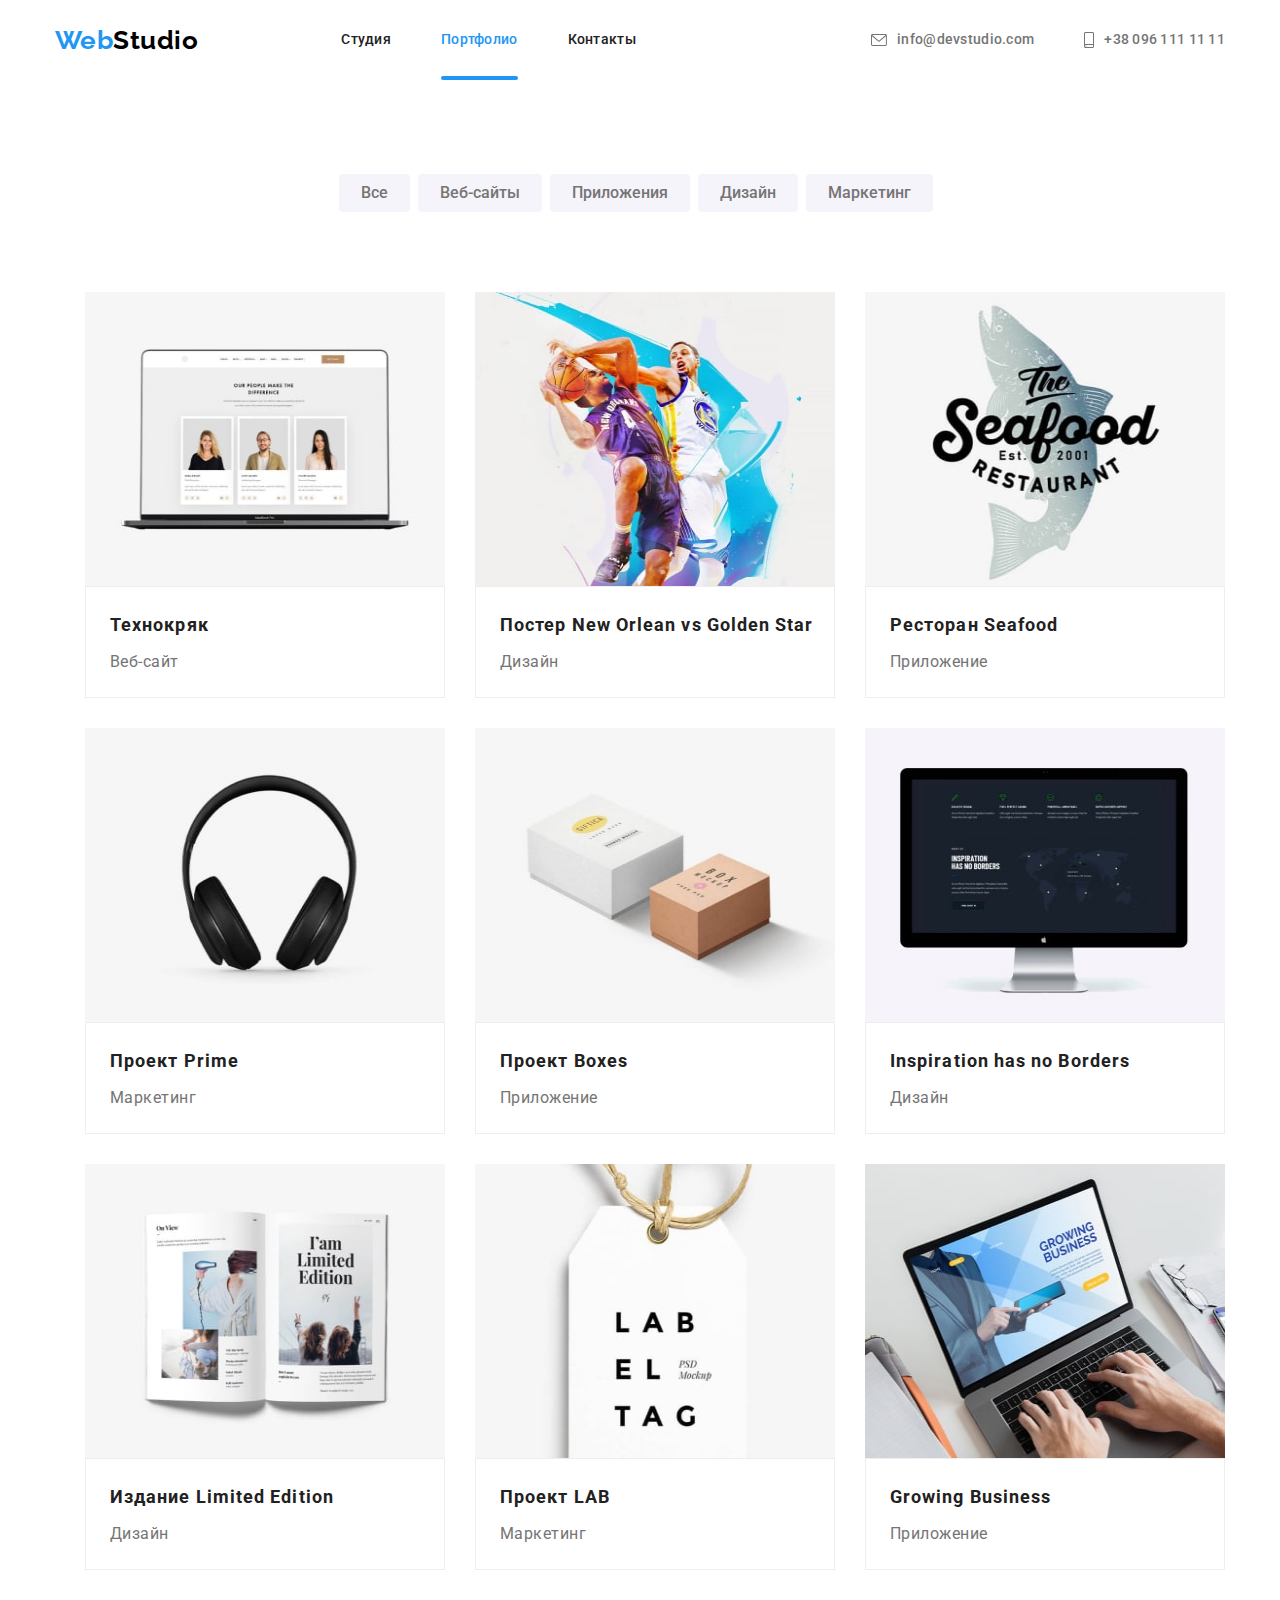
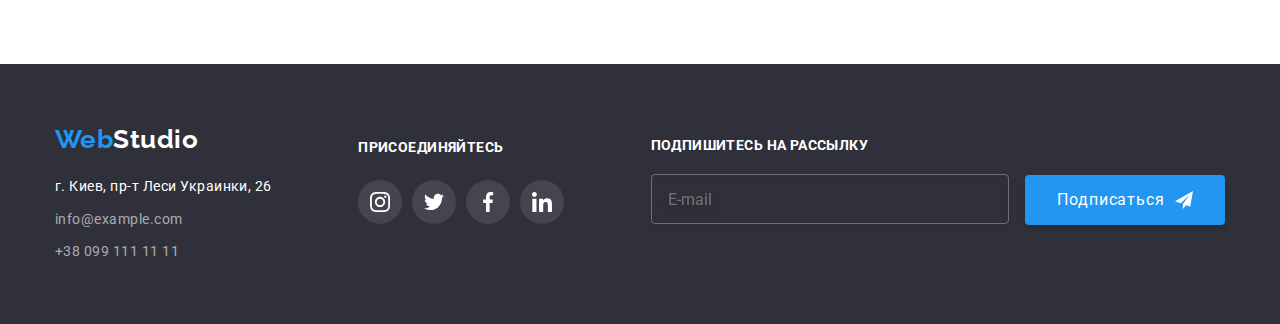
==== commit 2bbdb796: "Add some moves" ====
--- a/portfolio.html
+++ b/portfolio.html
@@ -19,7 +19,7 @@
       rel="stylesheet"
       href="https://cdnjs.cloudflare.com/ajax/libs/animate.css/4.1.1/animate.min.css"
     />
-    <link rel="stylesheet" href="./sass/main.css" />
+    <link rel="stylesheet" href="./css/main.min.css" />
   </head>
   <body>
     <!--                                               !ШАПКА                                                     -->
--- a/css/main.min.css
+++ b/css/main.min.css
@@ -0,0 +1,2 @@
+ul{list-style:none;margin-top:0;margin-bottom:0;padding:0}h1,h2,h3,h4,h5,h6,p{margin:0}img{display:block;max-width:100%}a{text-decoration:none}body{background:#fff;color:#757575;font-family:"Roboto", sans-serif;letter-spacing:0.03em}.visually-hidden{position:absolute;clip:rect(0 0 0 0);width:1px;height:1px;margin:-1px}.container{width:1200px;padding-left:15px;padding-right:15px;margin:0 auto}.section{padding-top:94px;padding-bottom:94px}.section__title{margin-bottom:50px;color:#212121;font-weight:700;font-size:36px;line-height:1.17}.section__subtitle{margin-bottom:10px;color:#212121;font-weight:700;font-size:14px;line-height:1.14;text-transform:uppercase}.btn{min-width:200px;height:50px;color:#fff;background-color:#2196f3;letter-spacing:0.06em;border:0 solid transparent;-webkit-box-shadow:0px 4px 4px rgba(0,0,0,0.15);box-shadow:0px 4px 4px rgba(0,0,0,0.15);border-radius:4px;cursor:pointer;-webkit-transition:background-color 250ms cubic-bezier(0.4, 0, 0.2, 1);transition:background-color 250ms cubic-bezier(0.4, 0, 0.2, 1)}.btn:hover,.btn:focus{background-color:#188ce8}.logo{display:inline-block;font-family:"Raleway", sans-serif;color:#000000;font-weight:700;font-size:26px;line-height:1.19}.logo__text{color:#2196f3}.header__logo{margin-right:93px}.footer__logo{margin-bottom:20px;font-style:normal;color:#ffffff}.header__main-nav{display:-webkit-box;display:-ms-flexbox;display:flex;-webkit-box-align:center;-ms-flex-align:center;align-items:center}.header__site-nav{display:-webkit-box;display:-ms-flexbox;display:flex;-webkit-box-align:center;-ms-flex-align:center;align-items:center}.site-nav__list{display:-webkit-box;display:-ms-flexbox;display:flex}.site-nav__item{margin-left:50px;position:relative}.site-nav__link{display:block;padding-top:32px;padding-bottom:32px;color:#212121;font-weight:500;font-size:14px;line-height:1.14;letter-spacing:0.02em;-webkit-transition-property:color, fill;transition-property:color, fill;-webkit-transition-duration:250ms;transition-duration:250ms;-webkit-transition-timing-function:cubic-bezier(0.4, 0, 0.2, 1);transition-timing-function:cubic-bezier(0.4, 0, 0.2, 1)}.site-nav__link:hover,.site-nav__link:focus{color:#2196f3;fill:#2196f3}.site-nav__link.current{color:#2196f3}.site-nav__link--text-color{display:-webkit-inline-box;display:-ms-inline-flexbox;display:inline-flex;-webkit-box-align:center;-ms-flex-align:center;align-items:center;color:#757575;fill:#757575}.site-nav__link::after{content:"";position:absolute;top:100%;-webkit-transform:translateY(-100%);transform:translateY(-100%);width:100%;height:4px;display:block;background:#2196f3;border-radius:2px;opacity:0;-webkit-transition:opacity 250ms cubic-bezier(0.4, 0, 0.2, 1);transition:opacity 250ms cubic-bezier(0.4, 0, 0.2, 1)}.site-nav__link.current::after{opacity:1}.site-nav__icon{margin-right:10px}.contacts{display:-webkit-box;display:-ms-flexbox;display:flex;-webkit-box-align:center;-ms-flex-align:center;align-items:center;margin-left:auto}.contacts__link:not(:last-child){margin-right:50px}.hero{padding-top:200px;padding-bottom:200px;text-align:center;background-image:-webkit-gradient(linear, left top, left bottom, from(rgba(47,48,58,0.4)), to(rgba(47,48,58,0.4))),url(../images/hero.jpg);background-image:linear-gradient(rgba(47,48,58,0.4), rgba(47,48,58,0.4)),url(../images/hero.jpg);background-color:#2f303a;background-repeat:no-repeat;background-position:center}.hero__title{width:696px;margin-bottom:30px;margin-left:auto;margin-right:auto;color:#fff;font-weight:900;font-size:44px;line-height:1.36;letter-spacing:0.06em;text-transform:uppercase}.features{padding-bottom:47px}.features__list{display:-webkit-box;display:-ms-flexbox;display:flex;-webkit-box-pack:justify;-ms-flex-pack:justify;justify-content:space-between}.features__thumb{width:270px;height:120px;display:-webkit-box;display:-ms-flexbox;display:flex;-webkit-box-pack:center;-ms-flex-pack:center;justify-content:center;-webkit-box-align:center;-ms-flex-align:center;align-items:center;margin-bottom:30px;background:#f5f4fa;border-radius:4px}.features__item:not(:last-child){margin-right:30px}.features__text{color:#757575;font-size:14px;line-height:1.71}.work{padding-top:47px;text-align:center}.work__list{display:-webkit-box;display:-ms-flexbox;display:flex}.work__item:not(:last-child){margin-right:30px}.work__item{position:relative}.work__label{position:absolute;top:100%;-webkit-transform:translateY(-100%);transform:translateY(-100%);width:100%;height:70px;background:rgba(47,48,58,0.8)}.work__title{padding-top:27px;font-weight:bold;font-size:14px;line-height:1.14;text-align:center;letter-spacing:0.03em;text-transform:uppercase;color:#ffffff}.team{text-align:center;background-color:#f5f4fa;color:#212121;font-weight:500;font-size:16px;line-height:1.19}.team__list{display:-webkit-box;display:-ms-flexbox;display:flex;-ms-flex-wrap:wrap;flex-wrap:wrap;margin-left:calc(-1 * $card-set-gap);margin-top:calc(-1 * $card-set-gap)}.business-card{-ms-flex-preferred-size:calc(100% / 4 - 30px);flex-basis:calc(100% / 4 - 30px);margin-left:30px;margin-top:30px;text-align:center;background-color:#fff;-webkit-box-shadow:0px 1px 3px rgba(0,0,0,0.12),0px 1px 1px rgba(0,0,0,0.14),0px 2px 1px rgba(0,0,0,0.2);box-shadow:0px 1px 3px rgba(0,0,0,0.12),0px 1px 1px rgba(0,0,0,0.14),0px 2px 1px rgba(0,0,0,0.2);border-radius:0px 0px 4px 4px;-webkit-transition:-webkit-box-shadow 250ms cubic-bezier(0.4, 0, 0.2, 1);transition:-webkit-box-shadow 250ms cubic-bezier(0.4, 0, 0.2, 1);transition:box-shadow 250ms cubic-bezier(0.4, 0, 0.2, 1);transition:box-shadow 250ms cubic-bezier(0.4, 0, 0.2, 1), -webkit-box-shadow 250ms cubic-bezier(0.4, 0, 0.2, 1)}.business-card:hover,.business-card:focus{-webkit-box-shadow:0px 4px 4px rgba(0,0,0,0.25),0px 1px 1px rgba(0,0,0,0.14),0px 2px 1px rgba(0,0,0,0.2);box-shadow:0px 4px 4px rgba(0,0,0,0.25),0px 1px 1px rgba(0,0,0,0.14),0px 2px 1px rgba(0,0,0,0.2)}.business-card__content{padding-top:30px;padding-bottom:30px}.business-card__title{font-weight:500;font-size:16px;line-height:1.19;color:#212121}.business-card__text{margin-top:10px;margin-bottom:16px;color:#757575;font-size:16px;line-height:1.19}.social-list{display:-webkit-inline-box;display:-ms-inline-flexbox;display:inline-flex;-webkit-box-pack:justify;-ms-flex-pack:justify;justify-content:space-between}.social-list__item{width:44px;height:44px}.social-list__item:not(:last-child){margin-right:10px}.social-list__link{width:100%;height:100%;display:-webkit-box;display:-ms-flexbox;display:flex;-webkit-box-pack:center;-ms-flex-pack:center;justify-content:center;-webkit-box-align:center;-ms-flex-align:center;align-items:center;border-radius:50%;fill:#afb1b8;background-color:#ffffff;-webkit-transition-property:background-color, fill, -webkit-box-shadow;transition-property:background-color, fill, -webkit-box-shadow;transition-property:box-shadow, background-color, fill;transition-property:box-shadow, background-color, fill, -webkit-box-shadow;-webkit-transition-duration:1000ms;transition-duration:1000ms;-webkit-transition-timing-function:cubic-bezier(0.4, 0, 0.2, 1);transition-timing-function:cubic-bezier(0.4, 0, 0.2, 1)}.social-list__link:hover,.social-list__link:focus{-webkit-box-shadow:0px 4px 4px rgba(0,0,0,0.25);box-shadow:0px 4px 4px rgba(0,0,0,0.25);background-color:#2196f3;fill:#ffffff}.social-list__link--fill-white{fill:#ffffff;background-color:rgba(255,255,255,0.1)}.social-list__link--fill-white:hover,.social-list__link--fill-white:focus{background-color:#2196f3}.clients{text-align:center}.clients__list{display:-webkit-box;display:-ms-flexbox;display:flex}.client-logo{width:170px;height:92px}.client-logo:not(:last-child){margin-right:30px}.client-logo__link{width:100%;height:100%;display:-webkit-box;display:-ms-flexbox;display:flex;-webkit-box-pack:center;-ms-flex-pack:center;justify-content:center;-webkit-box-align:center;-ms-flex-align:center;align-items:center;border:1px solid #afb1b8;-webkit-box-sizing:border-box;box-sizing:border-box;border-radius:4px;fill:#afb1b8;-webkit-transition-property:border, fill;transition-property:border, fill;-webkit-transition-duration:250ms;transition-duration:250ms;-webkit-transition-timing-function:cubic-bezier(0.4, 0, 0.2, 1);transition-timing-function:cubic-bezier(0.4, 0, 0.2, 1)}.client-logo__link:hover,.client-logo__link:focus{border:1px solid #2196f3;fill:#2196f3}.client-logo__icon{-webkit-transition:-webkit-transform 500ms cubic-bezier(0.4, 0, 0.2, 1);transition:-webkit-transform 500ms cubic-bezier(0.4, 0, 0.2, 1);transition:transform 500ms cubic-bezier(0.4, 0, 0.2, 1);transition:transform 500ms cubic-bezier(0.4, 0, 0.2, 1), -webkit-transform 500ms cubic-bezier(0.4, 0, 0.2, 1)}.client-logo:hover .client-logo__icon{-webkit-transform:rotateY(360deg);transform:rotateY(360deg)}.portfolio__filter-list{margin-bottom:50px}.filter-list{display:-webkit-box;display:-ms-flexbox;display:flex;-webkit-box-pack:center;-ms-flex-pack:center;justify-content:center}.filter-list__button{padding:6px 22px;margin-right:8px;text-align:center;color:var(--title-text-color);font-weight:500;font-size:16px;line-height:1.62;background-color:#f5f4fa;border:hidden;border-radius:4px;cursor:pointer;-webkit-transition-property:color, background-color, -webkit-box-shadow;transition-property:color, background-color, -webkit-box-shadow;transition-property:color, background-color, box-shadow;transition-property:color, background-color, box-shadow, -webkit-box-shadow;-webkit-transition-duration:250ms;transition-duration:250ms;-webkit-transition-timing-function:cubic-bezier(0.4, 0, 0.2, 1);transition-timing-function:cubic-bezier(0.4, 0, 0.2, 1)}.filter-list__button:hover,.filter-list__button:focus{color:#fff;background-color:#2196f3;-webkit-box-shadow:0px 3px 1px rgba(0,0,0,0.1),0px 1px 2px rgba(0,0,0,0.08),0px 2px 2px rgba(0,0,0,0.12);box-shadow:0px 3px 1px rgba(0,0,0,0.1),0px 1px 2px rgba(0,0,0,0.08),0px 2px 2px rgba(0,0,0,0.12)}.portfolio-list{display:-webkit-box;display:-ms-flexbox;display:flex;-ms-flex-wrap:wrap;flex-wrap:wrap;margin-left:calc(-1 * $card-set-gap);margin-top:calc(-1 * $card-set-gap)}.portfolio-list__item{-ms-flex-preferred-size:calc(100% / 3 - 30px);flex-basis:calc(100% / 3 - 30px);margin-left:30px;margin-top:30px;cursor:pointer;-webkit-transition:-webkit-box-shadow 250ms cubic-bezier(0.4, 0, 0.2, 1);transition:-webkit-box-shadow 250ms cubic-bezier(0.4, 0, 0.2, 1);transition:box-shadow 250ms cubic-bezier(0.4, 0, 0.2, 1);transition:box-shadow 250ms cubic-bezier(0.4, 0, 0.2, 1), -webkit-box-shadow 250ms cubic-bezier(0.4, 0, 0.2, 1)}.portfolio-list__item:hover,.portfolio-list__item:focus{-webkit-box-shadow:0px 1px 1px rgba(0,0,0,0.12),0px 4px 4px rgba(0,0,0,0.06),1px 4px 6px rgba(0,0,0,0.16);box-shadow:0px 1px 1px rgba(0,0,0,0.12),0px 4px 4px rgba(0,0,0,0.06),1px 4px 6px rgba(0,0,0,0.16)}.card__content{padding:20px 0 20px 24px;border:1px solid #eeeeee}.card__title{margin-bottom:4px;color:#212121;font-weight:700;font-size:18px;line-height:2;letter-spacing:0.06em}.card__text{font-size:16px;line-height:1.87}.card{position:relative;overflow:hidden}.card__overlay{position:absolute;top:100%;left:0;width:100%;height:100%;background-color:rgba(33,150,243,0.9);opacity:0;-webkit-transition-property:opacity, -webkit-transform;transition-property:opacity, -webkit-transform;transition-property:opacity, transform;transition-property:opacity, transform, -webkit-transform;-webkit-transition-duration:250ms;transition-duration:250ms;-webkit-transition-timing-function:cubic-bezier(0.4, 0, 0.2, 1);transition-timing-function:cubic-bezier(0.4, 0, 0.2, 1)}.card:hover .card__overlay,.card:focus .card__overlay{opacity:1;-webkit-transform:translateY(-100%);transform:translateY(-100%)}.card__description{padding:63px 24px;font-weight:normal;font-size:18px;line-height:1.56;letter-spacing:0.03em;color:#ffffff}.footer__container{display:-webkit-box;display:-ms-flexbox;display:flex}.footer{padding-top:60px;padding-bottom:60px;background-color:#2f303a}.address__item{color:#ffffff;font-style:normal;font-size:14px;line-height:1.71}.address__link{display:block;margin-top:9px;color:rgba(255,255,255,0.6)}.attachment{padding-top:12px;margin-left:auto}.attachment__text{margin-bottom:20px;font-weight:bold;font-size:14px;line-height:1.71;letter-spacing:0.03em;text-transform:uppercase;color:#ffffff}.footer__subscription{margin-left:auto;padding-top:12px}.subscription__text{font-weight:700;font-size:14px;line-height:1.71px;letter-spacing:0.03em;text-transform:uppercase;color:#ffffff}.subscription__form{margin-top:20px}.subscription__input{width:358px;height:50px;margin-right:12px;padding-left:16px;border:1px solid rgba(255,255,255,0.3);-webkit-box-sizing:border-box;box-sizing:border-box;-webkit-filter:drop-shadow(0px 4px 4px rgba(0,0,0,0.15));filter:drop-shadow(0px 4px 4px rgba(0,0,0,0.15));border-radius:4px;background:transparent;color:#ffffff;-webkit-transition:border-color 250ms cubic-bezier(0.4, 0, 0.2, 1);transition:border-color 250ms cubic-bezier(0.4, 0, 0.2, 1)}.subscription__input:focus{border-color:#ffffff;outline:none}.subscription__icon{fill:#ffffff;margin-left:10px;vertical-align:middle}.backdrop{position:fixed;top:0;left:0;width:100%;height:100%;background:rgba(0,0,0,0.2);opacity:1;visibility:visible;-webkit-transition:opacity 250ms cubic-bezier(0.4, 0, 0.2, 1),visibility 1000ms cubic-bezier(0.4, 0, 0.2, 1);transition:opacity 250ms cubic-bezier(0.4, 0, 0.2, 1),visibility 1000ms cubic-bezier(0.4, 0, 0.2, 1)}.backdrop.is-hidden{opacity:0;visibility:hidden;pointer-events:none}.modal{position:absolute;top:50%;left:50%;min-width:528px;min-height:581px;background-color:#fff;-webkit-transform:translate(-50%, -50%) scale(1);transform:translate(-50%, -50%) scale(1);-webkit-transition:-webkit-transform 250ms cubic-bezier(0.4, 0, 0.2, 1);transition:-webkit-transform 250ms cubic-bezier(0.4, 0, 0.2, 1);transition:transform 250ms cubic-bezier(0.4, 0, 0.2, 1);transition:transform 250ms cubic-bezier(0.4, 0, 0.2, 1), -webkit-transform 250ms cubic-bezier(0.4, 0, 0.2, 1)}.backdrop.is-hidden .modal{-webkit-transform:translate(-50%, -50%) scale(2);transform:translate(-50%, -50%) scale(2)}.modal__btn{position:absolute;top:8px;right:8px;display:-webkit-box;display:-ms-flexbox;display:flex;-webkit-box-pack:center;-ms-flex-pack:center;justify-content:center;-webkit-box-align:center;-ms-flex-align:center;align-items:center;width:30px;height:30px;border-radius:50%;background:#ffffff;border:1px solid rgba(0,0,0,0.1);-webkit-box-sizing:border-box;box-sizing:border-box;cursor:pointer}.modal__btn:hover>.modal__icon,.modal__btn:focus>.modal__icon{fill:#2196f3}.form{width:448px;padding-top:40px;margin:0 auto}.form__title{margin-bottom:10px;font-weight:700;font-size:20px;line-height:1.15;letter-spacing:0.03em;color:#212121}.form__field{width:448px;margin-bottom:10px;position:relative;-webkit-transition:fill 250ms cubic-bezier(0.4, 0, 0.2, 1);transition:fill 250ms cubic-bezier(0.4, 0, 0.2, 1)}.form__field:focus-within{fill:#2196f3}.form__label{margin-bottom:4px;font-weight:normal;font-size:12px;line-height:14px;letter-spacing:0.01em;color:#757575}.form__input{width:100%;height:40px;border:1px solid rgba(33,33,33,0.2);-webkit-box-sizing:border-box;box-sizing:border-box;border-radius:4px;padding-left:42px;font-size:14px;line-height:1.14;-webkit-transition:border-color 250ms cubic-bezier(0.4, 0, 0.2, 1);transition:border-color 250ms cubic-bezier(0.4, 0, 0.2, 1)}.form__input:focus{border-color:#2196f3;outline:none}.form__icon{position:absolute;bottom:11px;left:12px}.form__textarea{width:100%;height:120px;padding:12px 16px;resize:none;border:1px solid rgba(33,33,33,0.2);-webkit-box-sizing:border-box;box-sizing:border-box;border-radius:4px;font-size:14px;line-height:1.14;-webkit-transition:border-color 250ms cubic-bezier(0.4, 0, 0.2, 1);transition:border-color 250ms cubic-bezier(0.4, 0, 0.2, 1)}.form__textarea:focus{border-color:#2196f3;outline:none}.form__textarea::-webkit-input-placeholder{font-weight:normal;font-size:12px;line-height:14px;letter-spacing:0.01em;color:rgba(117,117,117,0.5)}.form__textarea:-ms-input-placeholder{font-weight:normal;font-size:12px;line-height:14px;letter-spacing:0.01em;color:rgba(117,117,117,0.5)}.form__textarea::-ms-input-placeholder{font-weight:normal;font-size:12px;line-height:14px;letter-spacing:0.01em;color:rgba(117,117,117,0.5)}.form__textarea::placeholder{font-weight:normal;font-size:12px;line-height:14px;letter-spacing:0.01em;color:rgba(117,117,117,0.5)}.form__checkbox{position:relative;margin-bottom:30px}.form__label--check{padding-left:36px;font-weight:400;font-size:14px;line-height:calc(24 / 14);letter-spacing:0.03em;color:#757575}.form__icon-check{position:absolute;top:50%;-webkit-transform:translateY(-50%);transform:translateY(-50%);left:13px;width:16px;height:15px;border:2px solid #000000;border-radius:3px}.form__input--check:checked+.form__icon-check{background-color:#2196f3;border:none}.form__link{color:#2196f3;text-decoration:underline}.form__button{display:block;margin:0 auto}
+/*# sourceMappingURL=main.min.css.map */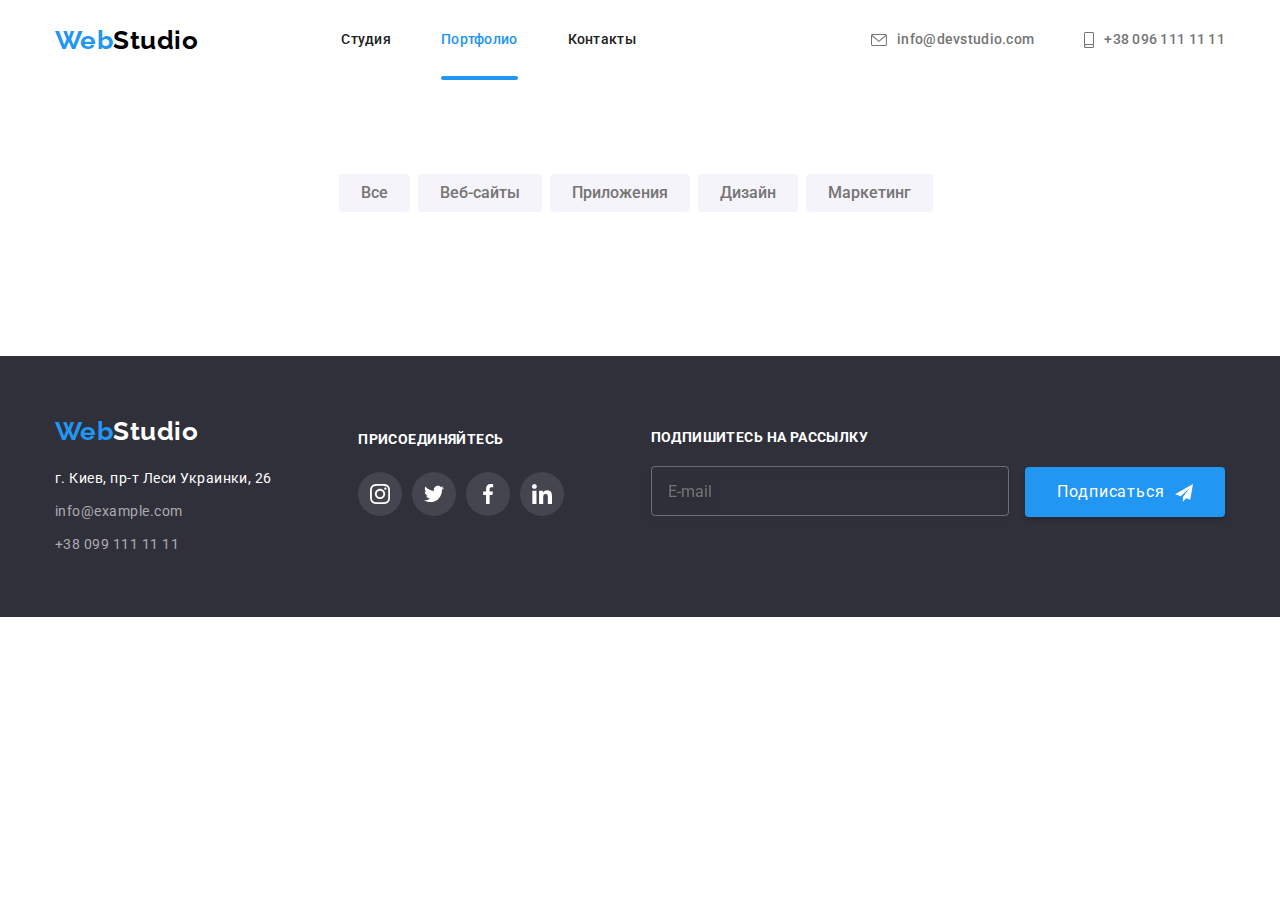
==== commit e76e7d59: "Renames partials" ====
--- a/portfolio.html
+++ b/portfolio.html
@@ -101,9 +101,9 @@
 
           <h1 class="visually-hidden">Портфолио</h1>
 
-          <ul class="portfolio-list">
-            <li class="portfolio-list__item">
-              <div class="card">
+          <!-- <ul class="portfolio-list">
+            <li class="portfolio-list__item">
+              <div class="portfolio-list__card">
                 <img
                   class="card__image"
                   src="./images/1.jpg"
@@ -308,7 +308,7 @@
                 <p class="card__text">Приложение</p>
               </div>
             </li>
-          </ul>
+          </ul> -->
         </div>
       </section>
     </main>
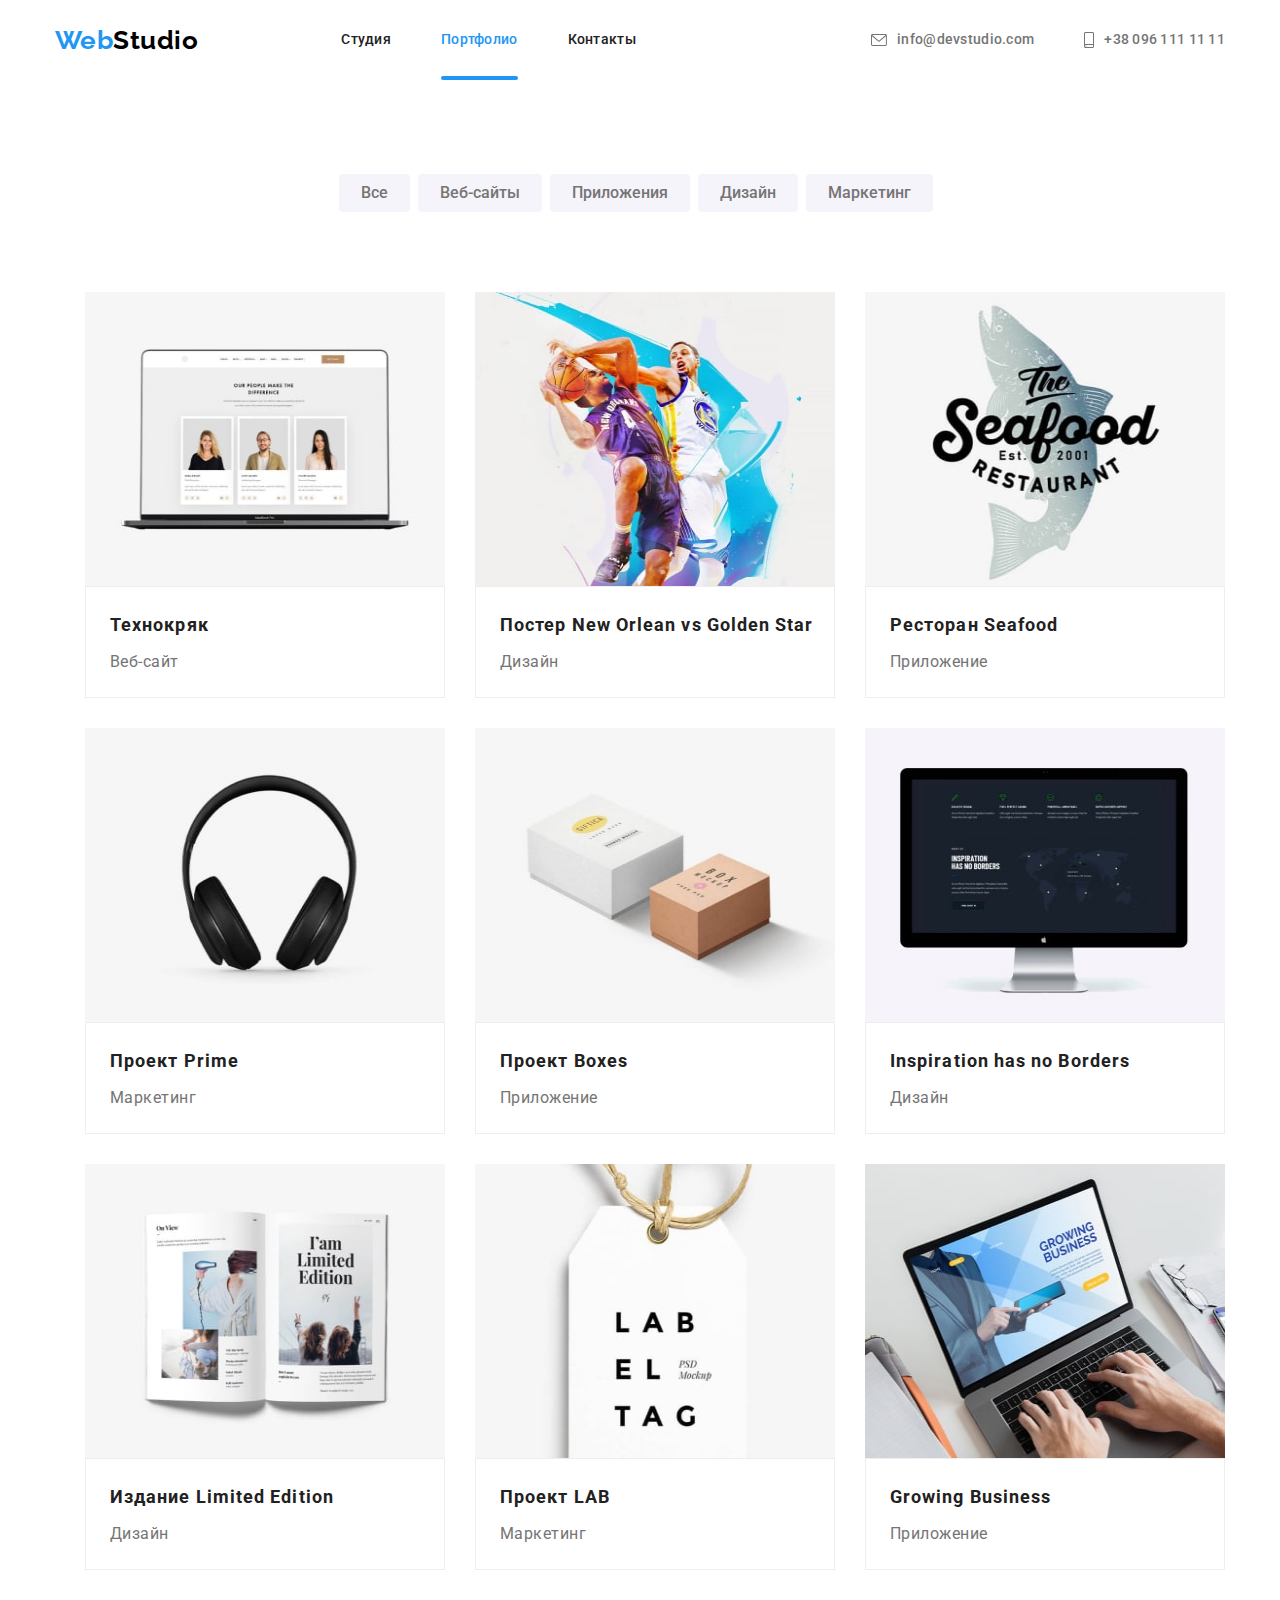
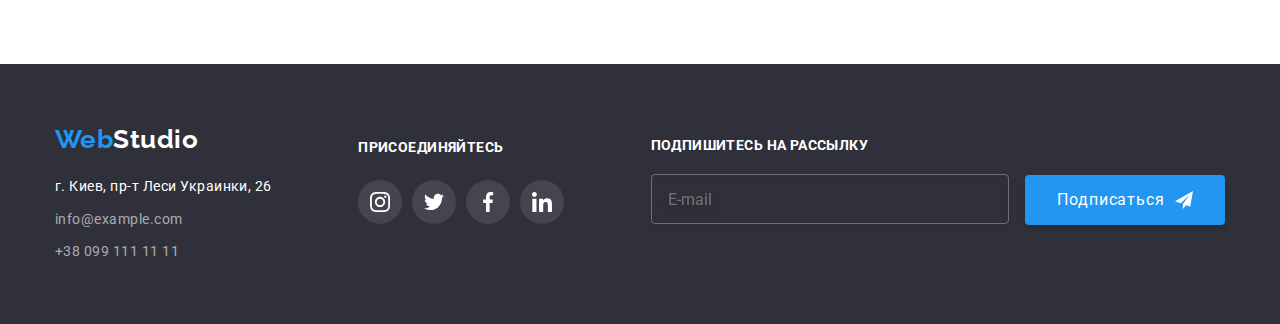
==== commit 9ffbb122: "Fix potfolio" ====
--- a/portfolio.html
+++ b/portfolio.html
@@ -101,9 +101,9 @@
 
           <h1 class="visually-hidden">Портфолио</h1>
 
-          <!-- <ul class="portfolio-list">
-            <li class="portfolio-list__item">
-              <div class="portfolio-list__card">
+          <ul class="portfolio-list">
+            <li class="card">
+              <div class="card__thumb">
                 <img
                   class="card__image"
                   src="./images/1.jpg"
@@ -125,8 +125,8 @@
               </div>
             </li>
 
-            <li class="portfolio-list__item">
-              <div class="card">
+            <li class="card">
+              <div class="card__thumb">
                 <img
                   class="card__image"
                   src="./images/2.jpg"
@@ -148,8 +148,8 @@
               </div>
             </li>
 
-            <li class="portfolio-list__item">
-              <div class="card">
+            <li class="card">
+              <div class="card__thumb">
                 <img
                   class="card__image"
                   src="./images/3.jpg"
@@ -171,8 +171,8 @@
               </div>
             </li>
 
-            <li class="portfolio-list__item">
-              <div class="card">
+            <li class="card">
+              <div class="card__thumb">
                 <img
                   class="card__image"
                   src="./images/4.jpg"
@@ -194,8 +194,8 @@
               </div>
             </li>
 
-            <li class="portfolio-list__item">
-              <div class="card">
+            <li class="card">
+              <div class="card__thumb">
                 <img
                   class="card__image"
                   src="./images/5.jpg"
@@ -217,8 +217,8 @@
               </div>
             </li>
 
-            <li class="portfolio-list__item">
-              <div class="card">
+            <li class="card">
+              <div class="card__thumb">
                 <img
                   class="card__image"
                   src="./images/6.jpg"
@@ -240,8 +240,8 @@
               </div>
             </li>
 
-            <li class="portfolio-list__item">
-              <div class="card">
+            <li class="card">
+              <div class="card__thumb">
                 <img
                   class="card__image"
                   src="./images/7.jpg"
@@ -263,8 +263,8 @@
               </div>
             </li>
 
-            <li class="portfolio-list__item">
-              <div class="card">
+            <li class="card">
+              <div class="card__thumb">
                 <img
                   class="card__image"
                   src="./images/8.jpg"
@@ -286,8 +286,8 @@
               </div>
             </li>
 
-            <li class="portfolio-list__item">
-              <div class="card">
+            <li class="card">
+              <div class="card__thumb">
                 <img
                   class="card__image"
                   src="./images/9.jpg"
@@ -308,7 +308,7 @@
                 <p class="card__text">Приложение</p>
               </div>
             </li>
-          </ul> -->
+          </ul>
         </div>
       </section>
     </main>
--- a/css/main.min.css
+++ b/css/main.min.css
@@ -1,2 +1,2 @@
-ul{list-style:none;margin-top:0;margin-bottom:0;padding:0}h1,h2,h3,h4,h5,h6,p{margin:0}img{display:block;max-width:100%}a{text-decoration:none}body{background:#fff;color:#757575;font-family:"Roboto", sans-serif;letter-spacing:0.03em}.visually-hidden{position:absolute;clip:rect(0 0 0 0);width:1px;height:1px;margin:-1px}.container{width:1200px;padding-left:15px;padding-right:15px;margin:0 auto}.section{padding-top:94px;padding-bottom:94px}.section__title{margin-bottom:50px;color:#212121;font-weight:700;font-size:36px;line-height:1.17}.section__subtitle{margin-bottom:10px;color:#212121;font-weight:700;font-size:14px;line-height:1.14;text-transform:uppercase}.btn{min-width:200px;height:50px;color:#fff;background-color:#2196f3;letter-spacing:0.06em;border:0 solid transparent;-webkit-box-shadow:0px 4px 4px rgba(0,0,0,0.15);box-shadow:0px 4px 4px rgba(0,0,0,0.15);border-radius:4px;cursor:pointer;-webkit-transition:background-color 250ms cubic-bezier(0.4, 0, 0.2, 1);transition:background-color 250ms cubic-bezier(0.4, 0, 0.2, 1)}.btn:hover,.btn:focus{background-color:#188ce8}.logo{display:inline-block;font-family:"Raleway", sans-serif;color:#000000;font-weight:700;font-size:26px;line-height:1.19}.logo__text{color:#2196f3}.header__logo{margin-right:93px}.footer__logo{margin-bottom:20px;font-style:normal;color:#ffffff}.header__main-nav{display:-webkit-box;display:-ms-flexbox;display:flex;-webkit-box-align:center;-ms-flex-align:center;align-items:center}.header__site-nav{display:-webkit-box;display:-ms-flexbox;display:flex;-webkit-box-align:center;-ms-flex-align:center;align-items:center}.site-nav__list{display:-webkit-box;display:-ms-flexbox;display:flex}.site-nav__item{margin-left:50px;position:relative}.site-nav__link{display:block;padding-top:32px;padding-bottom:32px;color:#212121;font-weight:500;font-size:14px;line-height:1.14;letter-spacing:0.02em;-webkit-transition-property:color, fill;transition-property:color, fill;-webkit-transition-duration:250ms;transition-duration:250ms;-webkit-transition-timing-function:cubic-bezier(0.4, 0, 0.2, 1);transition-timing-function:cubic-bezier(0.4, 0, 0.2, 1)}.site-nav__link:hover,.site-nav__link:focus{color:#2196f3;fill:#2196f3}.site-nav__link.current{color:#2196f3}.site-nav__link--text-color{display:-webkit-inline-box;display:-ms-inline-flexbox;display:inline-flex;-webkit-box-align:center;-ms-flex-align:center;align-items:center;color:#757575;fill:#757575}.site-nav__link::after{content:"";position:absolute;top:100%;-webkit-transform:translateY(-100%);transform:translateY(-100%);width:100%;height:4px;display:block;background:#2196f3;border-radius:2px;opacity:0;-webkit-transition:opacity 250ms cubic-bezier(0.4, 0, 0.2, 1);transition:opacity 250ms cubic-bezier(0.4, 0, 0.2, 1)}.site-nav__link.current::after{opacity:1}.site-nav__icon{margin-right:10px}.contacts{display:-webkit-box;display:-ms-flexbox;display:flex;-webkit-box-align:center;-ms-flex-align:center;align-items:center;margin-left:auto}.contacts__link:not(:last-child){margin-right:50px}.hero{padding-top:200px;padding-bottom:200px;text-align:center;background-image:-webkit-gradient(linear, left top, left bottom, from(rgba(47,48,58,0.4)), to(rgba(47,48,58,0.4))),url(../images/hero.jpg);background-image:linear-gradient(rgba(47,48,58,0.4), rgba(47,48,58,0.4)),url(../images/hero.jpg);background-color:#2f303a;background-repeat:no-repeat;background-position:center}.hero__title{width:696px;margin-bottom:30px;margin-left:auto;margin-right:auto;color:#fff;font-weight:900;font-size:44px;line-height:1.36;letter-spacing:0.06em;text-transform:uppercase}.features{padding-bottom:47px}.features__list{display:-webkit-box;display:-ms-flexbox;display:flex;-webkit-box-pack:justify;-ms-flex-pack:justify;justify-content:space-between}.features__thumb{width:270px;height:120px;display:-webkit-box;display:-ms-flexbox;display:flex;-webkit-box-pack:center;-ms-flex-pack:center;justify-content:center;-webkit-box-align:center;-ms-flex-align:center;align-items:center;margin-bottom:30px;background:#f5f4fa;border-radius:4px}.features__item:not(:last-child){margin-right:30px}.features__text{color:#757575;font-size:14px;line-height:1.71}.work{padding-top:47px;text-align:center}.work__list{display:-webkit-box;display:-ms-flexbox;display:flex}.work__item:not(:last-child){margin-right:30px}.work__item{position:relative}.work__label{position:absolute;top:100%;-webkit-transform:translateY(-100%);transform:translateY(-100%);width:100%;height:70px;background:rgba(47,48,58,0.8)}.work__title{padding-top:27px;font-weight:bold;font-size:14px;line-height:1.14;text-align:center;letter-spacing:0.03em;text-transform:uppercase;color:#ffffff}.team{text-align:center;background-color:#f5f4fa;color:#212121;font-weight:500;font-size:16px;line-height:1.19}.team__list{display:-webkit-box;display:-ms-flexbox;display:flex;-ms-flex-wrap:wrap;flex-wrap:wrap;margin-left:calc(-1 * $card-set-gap);margin-top:calc(-1 * $card-set-gap)}.business-card{-ms-flex-preferred-size:calc(100% / 4 - 30px);flex-basis:calc(100% / 4 - 30px);margin-left:30px;margin-top:30px;text-align:center;background-color:#fff;-webkit-box-shadow:0px 1px 3px rgba(0,0,0,0.12),0px 1px 1px rgba(0,0,0,0.14),0px 2px 1px rgba(0,0,0,0.2);box-shadow:0px 1px 3px rgba(0,0,0,0.12),0px 1px 1px rgba(0,0,0,0.14),0px 2px 1px rgba(0,0,0,0.2);border-radius:0px 0px 4px 4px;-webkit-transition:-webkit-box-shadow 250ms cubic-bezier(0.4, 0, 0.2, 1);transition:-webkit-box-shadow 250ms cubic-bezier(0.4, 0, 0.2, 1);transition:box-shadow 250ms cubic-bezier(0.4, 0, 0.2, 1);transition:box-shadow 250ms cubic-bezier(0.4, 0, 0.2, 1), -webkit-box-shadow 250ms cubic-bezier(0.4, 0, 0.2, 1)}.business-card:hover,.business-card:focus{-webkit-box-shadow:0px 4px 4px rgba(0,0,0,0.25),0px 1px 1px rgba(0,0,0,0.14),0px 2px 1px rgba(0,0,0,0.2);box-shadow:0px 4px 4px rgba(0,0,0,0.25),0px 1px 1px rgba(0,0,0,0.14),0px 2px 1px rgba(0,0,0,0.2)}.business-card__content{padding-top:30px;padding-bottom:30px}.business-card__title{font-weight:500;font-size:16px;line-height:1.19;color:#212121}.business-card__text{margin-top:10px;margin-bottom:16px;color:#757575;font-size:16px;line-height:1.19}.social-list{display:-webkit-inline-box;display:-ms-inline-flexbox;display:inline-flex;-webkit-box-pack:justify;-ms-flex-pack:justify;justify-content:space-between}.social-list__item{width:44px;height:44px}.social-list__item:not(:last-child){margin-right:10px}.social-list__link{width:100%;height:100%;display:-webkit-box;display:-ms-flexbox;display:flex;-webkit-box-pack:center;-ms-flex-pack:center;justify-content:center;-webkit-box-align:center;-ms-flex-align:center;align-items:center;border-radius:50%;fill:#afb1b8;background-color:#ffffff;-webkit-transition-property:background-color, fill, -webkit-box-shadow;transition-property:background-color, fill, -webkit-box-shadow;transition-property:box-shadow, background-color, fill;transition-property:box-shadow, background-color, fill, -webkit-box-shadow;-webkit-transition-duration:1000ms;transition-duration:1000ms;-webkit-transition-timing-function:cubic-bezier(0.4, 0, 0.2, 1);transition-timing-function:cubic-bezier(0.4, 0, 0.2, 1)}.social-list__link:hover,.social-list__link:focus{-webkit-box-shadow:0px 4px 4px rgba(0,0,0,0.25);box-shadow:0px 4px 4px rgba(0,0,0,0.25);background-color:#2196f3;fill:#ffffff}.social-list__link--fill-white{fill:#ffffff;background-color:rgba(255,255,255,0.1)}.social-list__link--fill-white:hover,.social-list__link--fill-white:focus{background-color:#2196f3}.clients{text-align:center}.clients__list{display:-webkit-box;display:-ms-flexbox;display:flex}.client-logo{width:170px;height:92px}.client-logo:not(:last-child){margin-right:30px}.client-logo__link{width:100%;height:100%;display:-webkit-box;display:-ms-flexbox;display:flex;-webkit-box-pack:center;-ms-flex-pack:center;justify-content:center;-webkit-box-align:center;-ms-flex-align:center;align-items:center;border:1px solid #afb1b8;-webkit-box-sizing:border-box;box-sizing:border-box;border-radius:4px;fill:#afb1b8;-webkit-transition-property:border, fill;transition-property:border, fill;-webkit-transition-duration:250ms;transition-duration:250ms;-webkit-transition-timing-function:cubic-bezier(0.4, 0, 0.2, 1);transition-timing-function:cubic-bezier(0.4, 0, 0.2, 1)}.client-logo__link:hover,.client-logo__link:focus{border:1px solid #2196f3;fill:#2196f3}.client-logo__icon{-webkit-transition:-webkit-transform 500ms cubic-bezier(0.4, 0, 0.2, 1);transition:-webkit-transform 500ms cubic-bezier(0.4, 0, 0.2, 1);transition:transform 500ms cubic-bezier(0.4, 0, 0.2, 1);transition:transform 500ms cubic-bezier(0.4, 0, 0.2, 1), -webkit-transform 500ms cubic-bezier(0.4, 0, 0.2, 1)}.client-logo:hover .client-logo__icon{-webkit-transform:rotateY(360deg);transform:rotateY(360deg)}.portfolio__filter-list{margin-bottom:50px}.filter-list{display:-webkit-box;display:-ms-flexbox;display:flex;-webkit-box-pack:center;-ms-flex-pack:center;justify-content:center}.filter-list__button{padding:6px 22px;margin-right:8px;text-align:center;color:var(--title-text-color);font-weight:500;font-size:16px;line-height:1.62;background-color:#f5f4fa;border:hidden;border-radius:4px;cursor:pointer;-webkit-transition-property:color, background-color, -webkit-box-shadow;transition-property:color, background-color, -webkit-box-shadow;transition-property:color, background-color, box-shadow;transition-property:color, background-color, box-shadow, -webkit-box-shadow;-webkit-transition-duration:250ms;transition-duration:250ms;-webkit-transition-timing-function:cubic-bezier(0.4, 0, 0.2, 1);transition-timing-function:cubic-bezier(0.4, 0, 0.2, 1)}.filter-list__button:hover,.filter-list__button:focus{color:#fff;background-color:#2196f3;-webkit-box-shadow:0px 3px 1px rgba(0,0,0,0.1),0px 1px 2px rgba(0,0,0,0.08),0px 2px 2px rgba(0,0,0,0.12);box-shadow:0px 3px 1px rgba(0,0,0,0.1),0px 1px 2px rgba(0,0,0,0.08),0px 2px 2px rgba(0,0,0,0.12)}.portfolio-list{display:-webkit-box;display:-ms-flexbox;display:flex;-ms-flex-wrap:wrap;flex-wrap:wrap;margin-left:calc(-1 * $card-set-gap);margin-top:calc(-1 * $card-set-gap)}.portfolio-list__item{-ms-flex-preferred-size:calc(100% / 3 - 30px);flex-basis:calc(100% / 3 - 30px);margin-left:30px;margin-top:30px;cursor:pointer;-webkit-transition:-webkit-box-shadow 250ms cubic-bezier(0.4, 0, 0.2, 1);transition:-webkit-box-shadow 250ms cubic-bezier(0.4, 0, 0.2, 1);transition:box-shadow 250ms cubic-bezier(0.4, 0, 0.2, 1);transition:box-shadow 250ms cubic-bezier(0.4, 0, 0.2, 1), -webkit-box-shadow 250ms cubic-bezier(0.4, 0, 0.2, 1)}.portfolio-list__item:hover,.portfolio-list__item:focus{-webkit-box-shadow:0px 1px 1px rgba(0,0,0,0.12),0px 4px 4px rgba(0,0,0,0.06),1px 4px 6px rgba(0,0,0,0.16);box-shadow:0px 1px 1px rgba(0,0,0,0.12),0px 4px 4px rgba(0,0,0,0.06),1px 4px 6px rgba(0,0,0,0.16)}.card__content{padding:20px 0 20px 24px;border:1px solid #eeeeee}.card__title{margin-bottom:4px;color:#212121;font-weight:700;font-size:18px;line-height:2;letter-spacing:0.06em}.card__text{font-size:16px;line-height:1.87}.card{position:relative;overflow:hidden}.card__overlay{position:absolute;top:100%;left:0;width:100%;height:100%;background-color:rgba(33,150,243,0.9);opacity:0;-webkit-transition-property:opacity, -webkit-transform;transition-property:opacity, -webkit-transform;transition-property:opacity, transform;transition-property:opacity, transform, -webkit-transform;-webkit-transition-duration:250ms;transition-duration:250ms;-webkit-transition-timing-function:cubic-bezier(0.4, 0, 0.2, 1);transition-timing-function:cubic-bezier(0.4, 0, 0.2, 1)}.card:hover .card__overlay,.card:focus .card__overlay{opacity:1;-webkit-transform:translateY(-100%);transform:translateY(-100%)}.card__description{padding:63px 24px;font-weight:normal;font-size:18px;line-height:1.56;letter-spacing:0.03em;color:#ffffff}.footer__container{display:-webkit-box;display:-ms-flexbox;display:flex}.footer{padding-top:60px;padding-bottom:60px;background-color:#2f303a}.address__item{color:#ffffff;font-style:normal;font-size:14px;line-height:1.71}.address__link{display:block;margin-top:9px;color:rgba(255,255,255,0.6)}.attachment{padding-top:12px;margin-left:auto}.attachment__text{margin-bottom:20px;font-weight:bold;font-size:14px;line-height:1.71;letter-spacing:0.03em;text-transform:uppercase;color:#ffffff}.footer__subscription{margin-left:auto;padding-top:12px}.subscription__text{font-weight:700;font-size:14px;line-height:1.71px;letter-spacing:0.03em;text-transform:uppercase;color:#ffffff}.subscription__form{margin-top:20px}.subscription__input{width:358px;height:50px;margin-right:12px;padding-left:16px;border:1px solid rgba(255,255,255,0.3);-webkit-box-sizing:border-box;box-sizing:border-box;-webkit-filter:drop-shadow(0px 4px 4px rgba(0,0,0,0.15));filter:drop-shadow(0px 4px 4px rgba(0,0,0,0.15));border-radius:4px;background:transparent;color:#ffffff;-webkit-transition:border-color 250ms cubic-bezier(0.4, 0, 0.2, 1);transition:border-color 250ms cubic-bezier(0.4, 0, 0.2, 1)}.subscription__input:focus{border-color:#ffffff;outline:none}.subscription__icon{fill:#ffffff;margin-left:10px;vertical-align:middle}.backdrop{position:fixed;top:0;left:0;width:100%;height:100%;background:rgba(0,0,0,0.2);opacity:1;visibility:visible;-webkit-transition:opacity 250ms cubic-bezier(0.4, 0, 0.2, 1),visibility 1000ms cubic-bezier(0.4, 0, 0.2, 1);transition:opacity 250ms cubic-bezier(0.4, 0, 0.2, 1),visibility 1000ms cubic-bezier(0.4, 0, 0.2, 1)}.backdrop.is-hidden{opacity:0;visibility:hidden;pointer-events:none}.modal{position:absolute;top:50%;left:50%;min-width:528px;min-height:581px;background-color:#fff;-webkit-transform:translate(-50%, -50%) scale(1);transform:translate(-50%, -50%) scale(1);-webkit-transition:-webkit-transform 250ms cubic-bezier(0.4, 0, 0.2, 1);transition:-webkit-transform 250ms cubic-bezier(0.4, 0, 0.2, 1);transition:transform 250ms cubic-bezier(0.4, 0, 0.2, 1);transition:transform 250ms cubic-bezier(0.4, 0, 0.2, 1), -webkit-transform 250ms cubic-bezier(0.4, 0, 0.2, 1)}.backdrop.is-hidden .modal{-webkit-transform:translate(-50%, -50%) scale(2);transform:translate(-50%, -50%) scale(2)}.modal__btn{position:absolute;top:8px;right:8px;display:-webkit-box;display:-ms-flexbox;display:flex;-webkit-box-pack:center;-ms-flex-pack:center;justify-content:center;-webkit-box-align:center;-ms-flex-align:center;align-items:center;width:30px;height:30px;border-radius:50%;background:#ffffff;border:1px solid rgba(0,0,0,0.1);-webkit-box-sizing:border-box;box-sizing:border-box;cursor:pointer}.modal__btn:hover>.modal__icon,.modal__btn:focus>.modal__icon{fill:#2196f3}.form{width:448px;padding-top:40px;margin:0 auto}.form__title{margin-bottom:10px;font-weight:700;font-size:20px;line-height:1.15;letter-spacing:0.03em;color:#212121}.form__field{width:448px;margin-bottom:10px;position:relative;-webkit-transition:fill 250ms cubic-bezier(0.4, 0, 0.2, 1);transition:fill 250ms cubic-bezier(0.4, 0, 0.2, 1)}.form__field:focus-within{fill:#2196f3}.form__label{margin-bottom:4px;font-weight:normal;font-size:12px;line-height:14px;letter-spacing:0.01em;color:#757575}.form__input{width:100%;height:40px;border:1px solid rgba(33,33,33,0.2);-webkit-box-sizing:border-box;box-sizing:border-box;border-radius:4px;padding-left:42px;font-size:14px;line-height:1.14;-webkit-transition:border-color 250ms cubic-bezier(0.4, 0, 0.2, 1);transition:border-color 250ms cubic-bezier(0.4, 0, 0.2, 1)}.form__input:focus{border-color:#2196f3;outline:none}.form__icon{position:absolute;bottom:11px;left:12px}.form__textarea{width:100%;height:120px;padding:12px 16px;resize:none;border:1px solid rgba(33,33,33,0.2);-webkit-box-sizing:border-box;box-sizing:border-box;border-radius:4px;font-size:14px;line-height:1.14;-webkit-transition:border-color 250ms cubic-bezier(0.4, 0, 0.2, 1);transition:border-color 250ms cubic-bezier(0.4, 0, 0.2, 1)}.form__textarea:focus{border-color:#2196f3;outline:none}.form__textarea::-webkit-input-placeholder{font-weight:normal;font-size:12px;line-height:14px;letter-spacing:0.01em;color:rgba(117,117,117,0.5)}.form__textarea:-ms-input-placeholder{font-weight:normal;font-size:12px;line-height:14px;letter-spacing:0.01em;color:rgba(117,117,117,0.5)}.form__textarea::-ms-input-placeholder{font-weight:normal;font-size:12px;line-height:14px;letter-spacing:0.01em;color:rgba(117,117,117,0.5)}.form__textarea::placeholder{font-weight:normal;font-size:12px;line-height:14px;letter-spacing:0.01em;color:rgba(117,117,117,0.5)}.form__checkbox{position:relative;margin-bottom:30px}.form__label--check{padding-left:36px;font-weight:400;font-size:14px;line-height:calc(24 / 14);letter-spacing:0.03em;color:#757575}.form__icon-check{position:absolute;top:50%;-webkit-transform:translateY(-50%);transform:translateY(-50%);left:13px;width:16px;height:15px;border:2px solid #000000;border-radius:3px}.form__input--check:checked+.form__icon-check{background-color:#2196f3;border:none}.form__link{color:#2196f3;text-decoration:underline}.form__button{display:block;margin:0 auto}
+ul{list-style:none;margin-top:0;margin-bottom:0;padding:0}h1,h2,h3,h4,h5,h6,p{margin:0}img{display:block;max-width:100%}a{text-decoration:none}body{background:#fff;color:#757575;font-family:"Roboto", sans-serif;letter-spacing:0.03em}.visually-hidden{position:absolute;clip:rect(0 0 0 0);width:1px;height:1px;margin:-1px}.container{width:1200px;padding-left:15px;padding-right:15px;margin:0 auto}.section{padding-top:94px;padding-bottom:94px}.section__title{margin-bottom:50px;color:#212121;font-weight:700;font-size:36px;line-height:1.17}.section__subtitle{margin-bottom:10px;color:#212121;font-weight:700;font-size:14px;line-height:1.14;text-transform:uppercase}.btn{min-width:200px;height:50px;color:#fff;background-color:#2196f3;letter-spacing:0.06em;border:0 solid transparent;box-shadow:0px 4px 4px rgba(0,0,0,0.15);border-radius:4px;cursor:pointer;transition:background-color 250ms cubic-bezier(0.4, 0, 0.2, 1)}.btn:hover,.btn:focus{background-color:#188ce8}.logo{display:inline-block;font-family:"Raleway", sans-serif;color:#000000;font-weight:700;font-size:26px;line-height:1.19}.logo__text{color:#2196f3}.header__logo{margin-right:93px}.footer__logo{margin-bottom:20px;font-style:normal;color:#ffffff}.header__main-nav{display:flex;align-items:center}.header__site-nav{display:flex;align-items:center}.site-nav__list{display:flex}.site-nav__item{margin-left:50px;position:relative}.site-nav__link{display:block;padding-top:32px;padding-bottom:32px;color:#212121;font-weight:500;font-size:14px;line-height:1.14;letter-spacing:0.02em;transition-property:color, fill;transition-duration:250ms;transition-timing-function:cubic-bezier(0.4, 0, 0.2, 1)}.site-nav__link:hover,.site-nav__link:focus{color:#2196f3;fill:#2196f3}.site-nav__link.current{color:#2196f3}.site-nav__link--text-color{display:inline-flex;align-items:center;color:#757575;fill:#757575}.site-nav__link::after{content:"";position:absolute;top:100%;transform:translateY(-100%);width:100%;height:4px;display:block;background:#2196f3;border-radius:2px;opacity:0;transition:opacity 250ms cubic-bezier(0.4, 0, 0.2, 1)}.site-nav__link.current::after{opacity:1}.site-nav__icon{margin-right:10px}.contacts{display:flex;align-items:center;margin-left:auto}.contacts__link:not(:last-child){margin-right:50px}.hero{padding-top:200px;padding-bottom:200px;text-align:center;background-image:linear-gradient(rgba(47,48,58,0.4), rgba(47,48,58,0.4)),url(../images/hero.jpg);background-color:#2f303a;background-repeat:no-repeat;background-position:center}.hero__title{width:696px;margin-bottom:30px;margin-left:auto;margin-right:auto;color:#fff;font-weight:900;font-size:44px;line-height:1.36;letter-spacing:0.06em;text-transform:uppercase}.features{padding-bottom:47px}.features__list{display:flex;justify-content:space-between}.features__thumb{width:270px;height:120px;display:flex;justify-content:center;align-items:center;margin-bottom:30px;background:#f5f4fa;border-radius:4px}.features__item:not(:last-child){margin-right:30px}.features__text{color:#757575;font-size:14px;line-height:1.71}.work{padding-top:47px;text-align:center}.work__list{display:flex}.work__item:not(:last-child){margin-right:30px}.work__item{position:relative}.work__label{position:absolute;top:100%;transform:translateY(-100%);width:100%;height:70px;background:rgba(47,48,58,0.8)}.work__title{padding-top:27px;font-weight:bold;font-size:14px;line-height:1.14;text-align:center;letter-spacing:0.03em;text-transform:uppercase;color:#ffffff}.team{text-align:center;background-color:#f5f4fa;color:#212121;font-weight:500;font-size:16px;line-height:1.19}.team__list{display:flex;flex-wrap:wrap;margin-left:calc(-1 * $card-set-gap);margin-top:calc(-1 * $card-set-gap)}.business-card{flex-basis:calc(100% / 4 - 30px);margin-left:30px;margin-top:30px;text-align:center;background-color:#fff;box-shadow:0px 1px 3px rgba(0,0,0,0.12),0px 1px 1px rgba(0,0,0,0.14),0px 2px 1px rgba(0,0,0,0.2);border-radius:0px 0px 4px 4px;transition:box-shadow 250ms cubic-bezier(0.4, 0, 0.2, 1)}.business-card:hover,.business-card:focus{box-shadow:0px 4px 4px rgba(0,0,0,0.25),0px 1px 1px rgba(0,0,0,0.14),0px 2px 1px rgba(0,0,0,0.2)}.business-card__content{padding-top:30px;padding-bottom:30px}.business-card__title{font-weight:500;font-size:16px;line-height:1.19;color:#212121}.business-card__text{margin-top:10px;margin-bottom:16px;color:#757575;font-size:16px;line-height:1.19}.social-list{display:inline-flex;justify-content:space-between}.social-list__item{width:44px;height:44px}.social-list__item:not(:last-child){margin-right:10px}.social-list__link{width:100%;height:100%;display:flex;justify-content:center;align-items:center;border-radius:50%;fill:#afb1b8;background-color:#ffffff;transition-property:box-shadow, background-color, fill;transition-duration:1000ms;transition-timing-function:cubic-bezier(0.4, 0, 0.2, 1)}.social-list__link:hover,.social-list__link:focus{box-shadow:0px 4px 4px rgba(0,0,0,0.25);background-color:#2196f3;fill:#ffffff}.social-list__link--fill-white{fill:#ffffff;background-color:rgba(255,255,255,0.1)}.social-list__link--fill-white:hover,.social-list__link--fill-white:focus{background-color:#2196f3}.clients{text-align:center}.clients__list{display:flex}.client-logo{width:170px;height:92px}.client-logo:not(:last-child){margin-right:30px}.client-logo__link{width:100%;height:100%;display:flex;justify-content:center;align-items:center;border:1px solid #afb1b8;box-sizing:border-box;border-radius:4px;fill:#afb1b8;transition-property:border, fill;transition-duration:250ms;transition-timing-function:cubic-bezier(0.4, 0, 0.2, 1)}.client-logo__link:hover,.client-logo__link:focus{border:1px solid #2196f3;fill:#2196f3}.client-logo__icon{transition:transform 500ms cubic-bezier(0.4, 0, 0.2, 1)}.client-logo:hover .client-logo__icon{transform:rotateY(360deg)}.portfolio__filter-list{margin-bottom:50px}.filter-list{display:flex;justify-content:center}.filter-list__button{padding:6px 22px;margin-right:8px;text-align:center;color:var(--title-text-color);font-weight:500;font-size:16px;line-height:1.62;background-color:#f5f4fa;border:hidden;border-radius:4px;cursor:pointer;transition-property:color, background-color, box-shadow;transition-duration:250ms;transition-timing-function:cubic-bezier(0.4, 0, 0.2, 1)}.filter-list__button:hover,.filter-list__button:focus{color:#fff;background-color:#2196f3;box-shadow:0px 3px 1px rgba(0,0,0,0.1),0px 1px 2px rgba(0,0,0,0.08),0px 2px 2px rgba(0,0,0,0.12)}.portfolio-list{display:flex;flex-wrap:wrap;margin-left:calc(-1 * $card-set-gap);margin-top:calc(-1 * $card-set-gap)}.card{flex-basis:calc(100% / 3 - 30px);margin-left:30px;margin-top:30px;cursor:pointer;transition:box-shadow 250ms cubic-bezier(0.4, 0, 0.2, 1)}.card:hover,.card:focus{box-shadow:0px 1px 1px rgba(0,0,0,0.12),0px 4px 4px rgba(0,0,0,0.06),1px 4px 6px rgba(0,0,0,0.16)}.card__thumb{position:relative;overflow:hidden}.card__content{padding:20px 0 20px 24px;border:1px solid #eeeeee}.card__title{margin-bottom:4px;color:#212121;font-weight:700;font-size:18px;line-height:2;letter-spacing:0.06em}.card__text{font-size:16px;line-height:1.87}.card__overlay{position:absolute;top:100%;left:0;width:100%;height:100%;background-color:rgba(33,150,243,0.9);opacity:0;transition-property:opacity, transform;transition-duration:250ms;transition-timing-function:cubic-bezier(0.4, 0, 0.2, 1)}.card:hover .card__overlay,.card:focus .card__overlay{opacity:1;transform:translateY(-100%)}.card__description{padding:63px 24px;font-weight:normal;font-size:18px;line-height:1.56;letter-spacing:0.03em;color:#ffffff}.footer__container{display:flex}.footer{padding-top:60px;padding-bottom:60px;background-color:#2f303a}.address__item{color:#ffffff;font-style:normal;font-size:14px;line-height:1.71}.address__link{display:block;margin-top:9px;color:rgba(255,255,255,0.6)}.attachment{padding-top:12px;margin-left:auto}.attachment__text{margin-bottom:20px;font-weight:bold;font-size:14px;line-height:1.71;letter-spacing:0.03em;text-transform:uppercase;color:#ffffff}.footer__subscription{margin-left:auto;padding-top:12px}.subscription__text{font-weight:700;font-size:14px;line-height:1.71px;letter-spacing:0.03em;text-transform:uppercase;color:#ffffff}.subscription__form{margin-top:20px}.subscription__input{width:358px;height:50px;margin-right:12px;padding-left:16px;border:1px solid rgba(255,255,255,0.3);box-sizing:border-box;filter:drop-shadow(0px 4px 4px rgba(0,0,0,0.15));border-radius:4px;background:transparent;color:#ffffff;transition:border-color 250ms cubic-bezier(0.4, 0, 0.2, 1)}.subscription__input:focus{border-color:#ffffff;outline:none}.subscription__icon{fill:#ffffff;margin-left:10px;vertical-align:middle}.backdrop{position:fixed;top:0;left:0;width:100%;height:100%;background:rgba(0,0,0,0.2);opacity:1;visibility:visible;transition:opacity 250ms cubic-bezier(0.4, 0, 0.2, 1),visibility 1000ms cubic-bezier(0.4, 0, 0.2, 1)}.backdrop.is-hidden{opacity:0;visibility:hidden;pointer-events:none}.modal{position:absolute;top:50%;left:50%;min-width:528px;min-height:581px;background-color:#fff;transform:translate(-50%, -50%) scale(1);transition:transform 250ms cubic-bezier(0.4, 0, 0.2, 1)}.backdrop.is-hidden .modal{transform:translate(-50%, -50%) scale(2)}.modal__btn{position:absolute;top:8px;right:8px;display:flex;justify-content:center;align-items:center;width:30px;height:30px;border-radius:50%;background:#ffffff;border:1px solid rgba(0,0,0,0.1);box-sizing:border-box;cursor:pointer}.modal__btn:hover>.modal__icon,.modal__btn:focus>.modal__icon{fill:#2196f3}.form{width:448px;padding-top:40px;margin:0 auto}.form__title{margin-bottom:10px;font-weight:700;font-size:20px;line-height:1.15;letter-spacing:0.03em;color:#212121}.form__field{width:448px;margin-bottom:10px;position:relative;transition:fill 250ms cubic-bezier(0.4, 0, 0.2, 1)}.form__field:focus-within{fill:#2196f3}.form__label{margin-bottom:4px;font-weight:normal;font-size:12px;line-height:14px;letter-spacing:0.01em;color:#757575}.form__input{width:100%;height:40px;border:1px solid rgba(33,33,33,0.2);box-sizing:border-box;border-radius:4px;padding-left:42px;font-size:14px;line-height:1.14;transition:border-color 250ms cubic-bezier(0.4, 0, 0.2, 1)}.form__input:focus{border-color:#2196f3;outline:none}.form__icon{position:absolute;bottom:11px;left:12px}.form__textarea{width:100%;height:120px;padding:12px 16px;resize:none;border:1px solid rgba(33,33,33,0.2);box-sizing:border-box;border-radius:4px;font-size:14px;line-height:1.14;transition:border-color 250ms cubic-bezier(0.4, 0, 0.2, 1)}.form__textarea:focus{border-color:#2196f3;outline:none}.form__textarea::placeholder{font-weight:normal;font-size:12px;line-height:14px;letter-spacing:0.01em;color:rgba(117,117,117,0.5)}.form__checkbox{position:relative;margin-bottom:30px}.form__label--check{padding-left:36px;font-weight:400;font-size:14px;line-height:calc(24 / 14);letter-spacing:0.03em;color:#757575}.form__icon-check{position:absolute;top:50%;transform:translateY(-50%);left:13px;width:16px;height:15px;border:2px solid #000000;border-radius:3px}.form__input--check:checked+.form__icon-check{background-color:#2196f3;border:none}.form__link{color:#2196f3;text-decoration:underline}.form__button{display:block;margin:0 auto}
 /*# sourceMappingURL=main.min.css.map */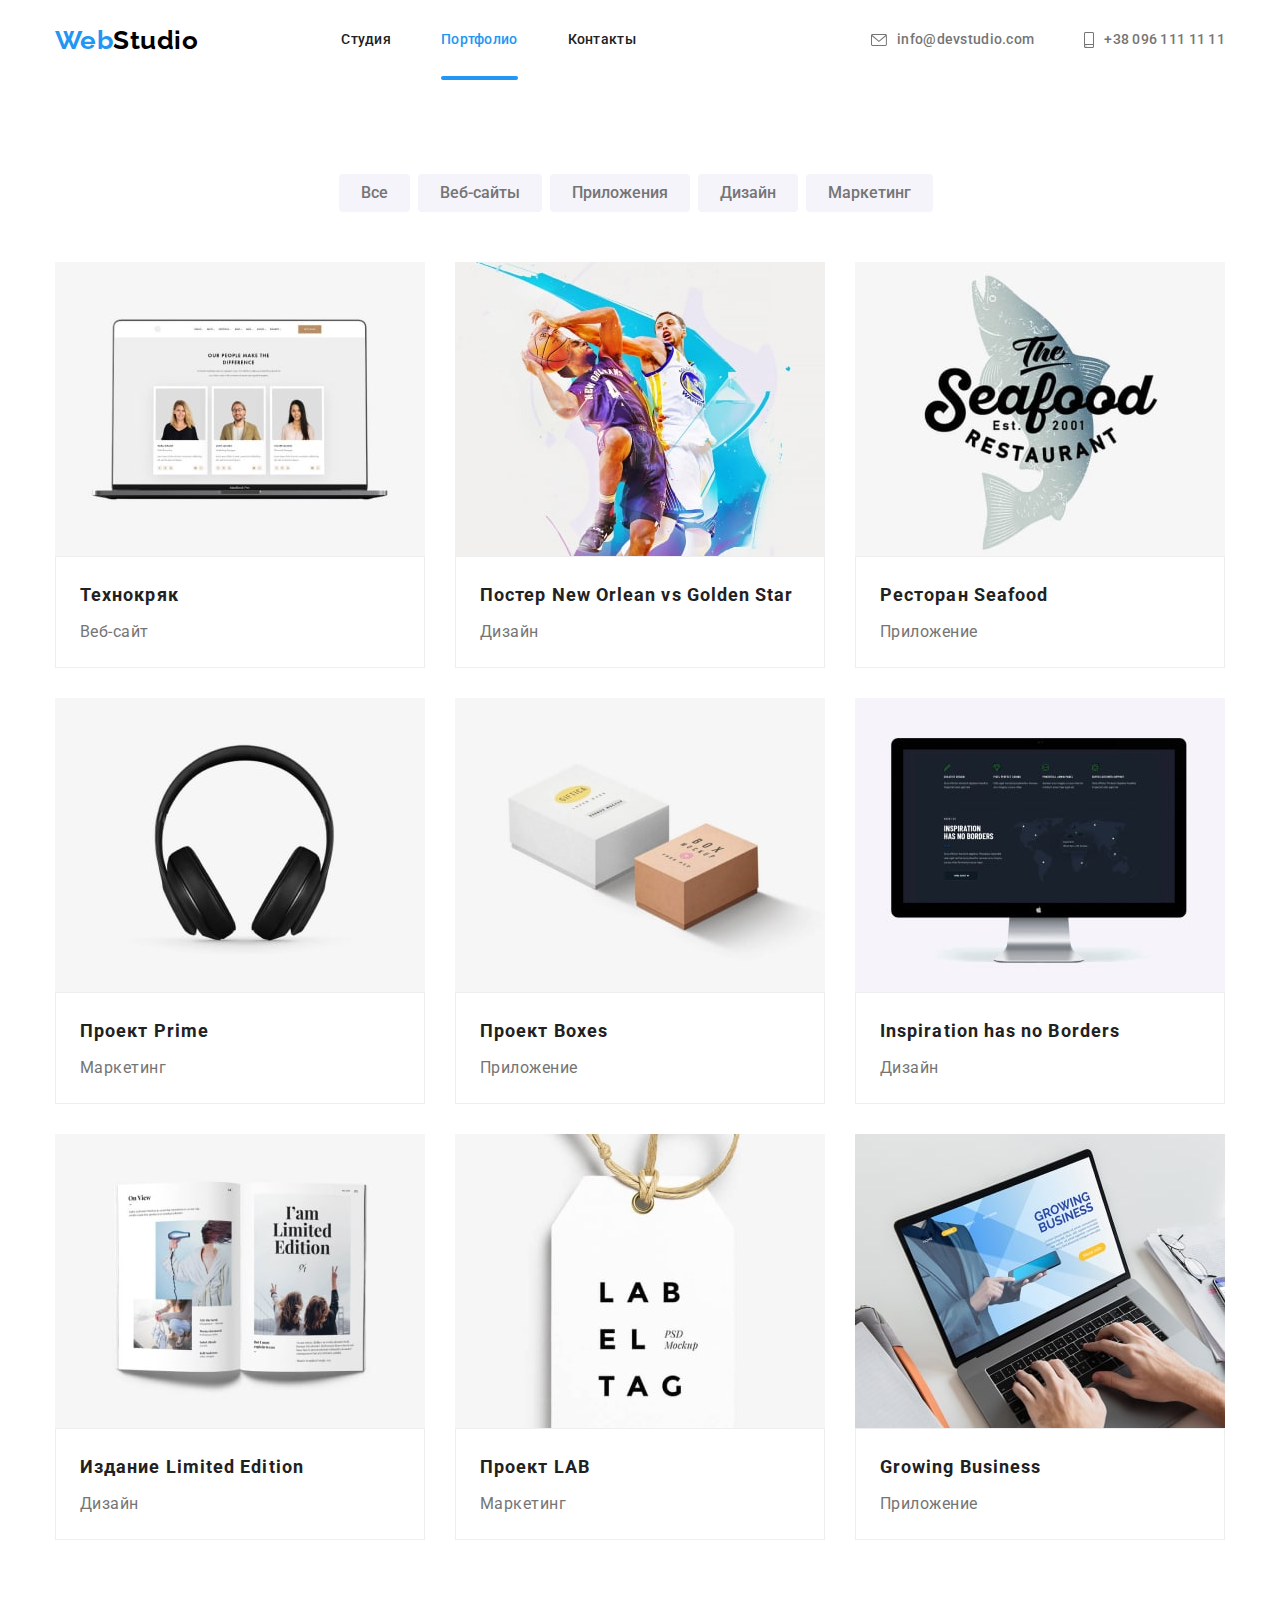
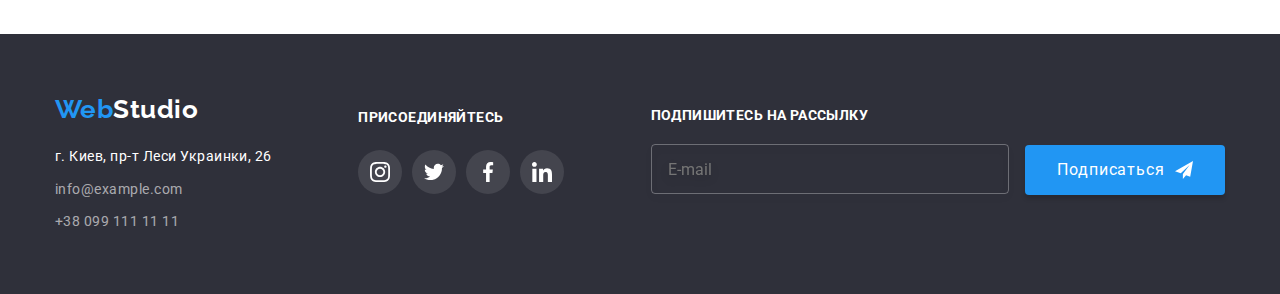
==== commit 1626e8e1: "Амперсанд +" ====
--- a/portfolio.html
+++ b/portfolio.html
@@ -101,7 +101,7 @@
 
           <h1 class="visually-hidden">Портфолио</h1>
 
-          <ul class="portfolio-list">
+          <ul class="card-set">
             <li class="card">
               <div class="card__thumb">
                 <img
--- a/css/main.min.css
+++ b/css/main.min.css
@@ -1,2 +1,2 @@
-ul{list-style:none;margin-top:0;margin-bottom:0;padding:0}h1,h2,h3,h4,h5,h6,p{margin:0}img{display:block;max-width:100%}a{text-decoration:none}body{background:#fff;color:#757575;font-family:"Roboto", sans-serif;letter-spacing:0.03em}.visually-hidden{position:absolute;clip:rect(0 0 0 0);width:1px;height:1px;margin:-1px}.container{width:1200px;padding-left:15px;padding-right:15px;margin:0 auto}.section{padding-top:94px;padding-bottom:94px}.section__title{margin-bottom:50px;color:#212121;font-weight:700;font-size:36px;line-height:1.17}.section__subtitle{margin-bottom:10px;color:#212121;font-weight:700;font-size:14px;line-height:1.14;text-transform:uppercase}.btn{min-width:200px;height:50px;color:#fff;background-color:#2196f3;letter-spacing:0.06em;border:0 solid transparent;box-shadow:0px 4px 4px rgba(0,0,0,0.15);border-radius:4px;cursor:pointer;transition:background-color 250ms cubic-bezier(0.4, 0, 0.2, 1)}.btn:hover,.btn:focus{background-color:#188ce8}.logo{display:inline-block;font-family:"Raleway", sans-serif;color:#000000;font-weight:700;font-size:26px;line-height:1.19}.logo__text{color:#2196f3}.header__logo{margin-right:93px}.footer__logo{margin-bottom:20px;font-style:normal;color:#ffffff}.header__main-nav{display:flex;align-items:center}.header__site-nav{display:flex;align-items:center}.site-nav__list{display:flex}.site-nav__item{margin-left:50px;position:relative}.site-nav__link{display:block;padding-top:32px;padding-bottom:32px;color:#212121;font-weight:500;font-size:14px;line-height:1.14;letter-spacing:0.02em;transition-property:color, fill;transition-duration:250ms;transition-timing-function:cubic-bezier(0.4, 0, 0.2, 1)}.site-nav__link:hover,.site-nav__link:focus{color:#2196f3;fill:#2196f3}.site-nav__link.current{color:#2196f3}.site-nav__link--text-color{display:inline-flex;align-items:center;color:#757575;fill:#757575}.site-nav__link::after{content:"";position:absolute;top:100%;transform:translateY(-100%);width:100%;height:4px;display:block;background:#2196f3;border-radius:2px;opacity:0;transition:opacity 250ms cubic-bezier(0.4, 0, 0.2, 1)}.site-nav__link.current::after{opacity:1}.site-nav__icon{margin-right:10px}.contacts{display:flex;align-items:center;margin-left:auto}.contacts__link:not(:last-child){margin-right:50px}.hero{padding-top:200px;padding-bottom:200px;text-align:center;background-image:linear-gradient(rgba(47,48,58,0.4), rgba(47,48,58,0.4)),url(../images/hero.jpg);background-color:#2f303a;background-repeat:no-repeat;background-position:center}.hero__title{width:696px;margin-bottom:30px;margin-left:auto;margin-right:auto;color:#fff;font-weight:900;font-size:44px;line-height:1.36;letter-spacing:0.06em;text-transform:uppercase}.features{padding-bottom:47px}.features__list{display:flex;justify-content:space-between}.features__thumb{width:270px;height:120px;display:flex;justify-content:center;align-items:center;margin-bottom:30px;background:#f5f4fa;border-radius:4px}.features__item:not(:last-child){margin-right:30px}.features__text{color:#757575;font-size:14px;line-height:1.71}.work{padding-top:47px;text-align:center}.work__list{display:flex}.work__item:not(:last-child){margin-right:30px}.work__item{position:relative}.work__label{position:absolute;top:100%;transform:translateY(-100%);width:100%;height:70px;background:rgba(47,48,58,0.8)}.work__title{padding-top:27px;font-weight:bold;font-size:14px;line-height:1.14;text-align:center;letter-spacing:0.03em;text-transform:uppercase;color:#ffffff}.team{text-align:center;background-color:#f5f4fa;color:#212121;font-weight:500;font-size:16px;line-height:1.19}.team__list{display:flex;flex-wrap:wrap;margin-left:calc(-1 * $card-set-gap);margin-top:calc(-1 * $card-set-gap)}.business-card{flex-basis:calc(100% / 4 - 30px);margin-left:30px;margin-top:30px;text-align:center;background-color:#fff;box-shadow:0px 1px 3px rgba(0,0,0,0.12),0px 1px 1px rgba(0,0,0,0.14),0px 2px 1px rgba(0,0,0,0.2);border-radius:0px 0px 4px 4px;transition:box-shadow 250ms cubic-bezier(0.4, 0, 0.2, 1)}.business-card:hover,.business-card:focus{box-shadow:0px 4px 4px rgba(0,0,0,0.25),0px 1px 1px rgba(0,0,0,0.14),0px 2px 1px rgba(0,0,0,0.2)}.business-card__content{padding-top:30px;padding-bottom:30px}.business-card__title{font-weight:500;font-size:16px;line-height:1.19;color:#212121}.business-card__text{margin-top:10px;margin-bottom:16px;color:#757575;font-size:16px;line-height:1.19}.social-list{display:inline-flex;justify-content:space-between}.social-list__item{width:44px;height:44px}.social-list__item:not(:last-child){margin-right:10px}.social-list__link{width:100%;height:100%;display:flex;justify-content:center;align-items:center;border-radius:50%;fill:#afb1b8;background-color:#ffffff;transition-property:box-shadow, background-color, fill;transition-duration:1000ms;transition-timing-function:cubic-bezier(0.4, 0, 0.2, 1)}.social-list__link:hover,.social-list__link:focus{box-shadow:0px 4px 4px rgba(0,0,0,0.25);background-color:#2196f3;fill:#ffffff}.social-list__link--fill-white{fill:#ffffff;background-color:rgba(255,255,255,0.1)}.social-list__link--fill-white:hover,.social-list__link--fill-white:focus{background-color:#2196f3}.clients{text-align:center}.clients__list{display:flex}.client-logo{width:170px;height:92px}.client-logo:not(:last-child){margin-right:30px}.client-logo__link{width:100%;height:100%;display:flex;justify-content:center;align-items:center;border:1px solid #afb1b8;box-sizing:border-box;border-radius:4px;fill:#afb1b8;transition-property:border, fill;transition-duration:250ms;transition-timing-function:cubic-bezier(0.4, 0, 0.2, 1)}.client-logo__link:hover,.client-logo__link:focus{border:1px solid #2196f3;fill:#2196f3}.client-logo__icon{transition:transform 500ms cubic-bezier(0.4, 0, 0.2, 1)}.client-logo:hover .client-logo__icon{transform:rotateY(360deg)}.portfolio__filter-list{margin-bottom:50px}.filter-list{display:flex;justify-content:center}.filter-list__button{padding:6px 22px;margin-right:8px;text-align:center;color:var(--title-text-color);font-weight:500;font-size:16px;line-height:1.62;background-color:#f5f4fa;border:hidden;border-radius:4px;cursor:pointer;transition-property:color, background-color, box-shadow;transition-duration:250ms;transition-timing-function:cubic-bezier(0.4, 0, 0.2, 1)}.filter-list__button:hover,.filter-list__button:focus{color:#fff;background-color:#2196f3;box-shadow:0px 3px 1px rgba(0,0,0,0.1),0px 1px 2px rgba(0,0,0,0.08),0px 2px 2px rgba(0,0,0,0.12)}.portfolio-list{display:flex;flex-wrap:wrap;margin-left:calc(-1 * $card-set-gap);margin-top:calc(-1 * $card-set-gap)}.card{flex-basis:calc(100% / 3 - 30px);margin-left:30px;margin-top:30px;cursor:pointer;transition:box-shadow 250ms cubic-bezier(0.4, 0, 0.2, 1)}.card:hover,.card:focus{box-shadow:0px 1px 1px rgba(0,0,0,0.12),0px 4px 4px rgba(0,0,0,0.06),1px 4px 6px rgba(0,0,0,0.16)}.card__thumb{position:relative;overflow:hidden}.card__content{padding:20px 0 20px 24px;border:1px solid #eeeeee}.card__title{margin-bottom:4px;color:#212121;font-weight:700;font-size:18px;line-height:2;letter-spacing:0.06em}.card__text{font-size:16px;line-height:1.87}.card__overlay{position:absolute;top:100%;left:0;width:100%;height:100%;background-color:rgba(33,150,243,0.9);opacity:0;transition-property:opacity, transform;transition-duration:250ms;transition-timing-function:cubic-bezier(0.4, 0, 0.2, 1)}.card:hover .card__overlay,.card:focus .card__overlay{opacity:1;transform:translateY(-100%)}.card__description{padding:63px 24px;font-weight:normal;font-size:18px;line-height:1.56;letter-spacing:0.03em;color:#ffffff}.footer__container{display:flex}.footer{padding-top:60px;padding-bottom:60px;background-color:#2f303a}.address__item{color:#ffffff;font-style:normal;font-size:14px;line-height:1.71}.address__link{display:block;margin-top:9px;color:rgba(255,255,255,0.6)}.attachment{padding-top:12px;margin-left:auto}.attachment__text{margin-bottom:20px;font-weight:bold;font-size:14px;line-height:1.71;letter-spacing:0.03em;text-transform:uppercase;color:#ffffff}.footer__subscription{margin-left:auto;padding-top:12px}.subscription__text{font-weight:700;font-size:14px;line-height:1.71px;letter-spacing:0.03em;text-transform:uppercase;color:#ffffff}.subscription__form{margin-top:20px}.subscription__input{width:358px;height:50px;margin-right:12px;padding-left:16px;border:1px solid rgba(255,255,255,0.3);box-sizing:border-box;filter:drop-shadow(0px 4px 4px rgba(0,0,0,0.15));border-radius:4px;background:transparent;color:#ffffff;transition:border-color 250ms cubic-bezier(0.4, 0, 0.2, 1)}.subscription__input:focus{border-color:#ffffff;outline:none}.subscription__icon{fill:#ffffff;margin-left:10px;vertical-align:middle}.backdrop{position:fixed;top:0;left:0;width:100%;height:100%;background:rgba(0,0,0,0.2);opacity:1;visibility:visible;transition:opacity 250ms cubic-bezier(0.4, 0, 0.2, 1),visibility 1000ms cubic-bezier(0.4, 0, 0.2, 1)}.backdrop.is-hidden{opacity:0;visibility:hidden;pointer-events:none}.modal{position:absolute;top:50%;left:50%;min-width:528px;min-height:581px;background-color:#fff;transform:translate(-50%, -50%) scale(1);transition:transform 250ms cubic-bezier(0.4, 0, 0.2, 1)}.backdrop.is-hidden .modal{transform:translate(-50%, -50%) scale(2)}.modal__btn{position:absolute;top:8px;right:8px;display:flex;justify-content:center;align-items:center;width:30px;height:30px;border-radius:50%;background:#ffffff;border:1px solid rgba(0,0,0,0.1);box-sizing:border-box;cursor:pointer}.modal__btn:hover>.modal__icon,.modal__btn:focus>.modal__icon{fill:#2196f3}.form{width:448px;padding-top:40px;margin:0 auto}.form__title{margin-bottom:10px;font-weight:700;font-size:20px;line-height:1.15;letter-spacing:0.03em;color:#212121}.form__field{width:448px;margin-bottom:10px;position:relative;transition:fill 250ms cubic-bezier(0.4, 0, 0.2, 1)}.form__field:focus-within{fill:#2196f3}.form__label{margin-bottom:4px;font-weight:normal;font-size:12px;line-height:14px;letter-spacing:0.01em;color:#757575}.form__input{width:100%;height:40px;border:1px solid rgba(33,33,33,0.2);box-sizing:border-box;border-radius:4px;padding-left:42px;font-size:14px;line-height:1.14;transition:border-color 250ms cubic-bezier(0.4, 0, 0.2, 1)}.form__input:focus{border-color:#2196f3;outline:none}.form__icon{position:absolute;bottom:11px;left:12px}.form__textarea{width:100%;height:120px;padding:12px 16px;resize:none;border:1px solid rgba(33,33,33,0.2);box-sizing:border-box;border-radius:4px;font-size:14px;line-height:1.14;transition:border-color 250ms cubic-bezier(0.4, 0, 0.2, 1)}.form__textarea:focus{border-color:#2196f3;outline:none}.form__textarea::placeholder{font-weight:normal;font-size:12px;line-height:14px;letter-spacing:0.01em;color:rgba(117,117,117,0.5)}.form__checkbox{position:relative;margin-bottom:30px}.form__label--check{padding-left:36px;font-weight:400;font-size:14px;line-height:calc(24 / 14);letter-spacing:0.03em;color:#757575}.form__icon-check{position:absolute;top:50%;transform:translateY(-50%);left:13px;width:16px;height:15px;border:2px solid #000000;border-radius:3px}.form__input--check:checked+.form__icon-check{background-color:#2196f3;border:none}.form__link{color:#2196f3;text-decoration:underline}.form__button{display:block;margin:0 auto}
+ul{list-style:none;margin-top:0;margin-bottom:0;padding:0}h1,h2,h3,h4,h5,h6,p{margin:0}img{display:block;max-width:100%}a{text-decoration:none}body{background:#fff;color:#757575;font-family:"Roboto", sans-serif;letter-spacing:0.03em}.visually-hidden{position:absolute;clip:rect(0 0 0 0);width:1px;height:1px;margin:-1px}.container{width:1200px;padding-left:15px;padding-right:15px;margin:0 auto}.section{padding-top:94px;padding-bottom:94px}.section__title{margin-bottom:50px;color:#212121;font-weight:700;font-size:36px;line-height:1.17}.section__subtitle{margin-bottom:10px;color:#212121;font-weight:700;font-size:14px;line-height:1.14;text-transform:uppercase}.btn{min-width:200px;height:50px;color:#fff;background-color:#2196f3;letter-spacing:0.06em;border:0 solid transparent;box-shadow:0px 4px 4px rgba(0,0,0,0.15);border-radius:4px;cursor:pointer;transition:background-color 250ms cubic-bezier(0.4, 0, 0.2, 1)}.btn:hover,.btn:focus{background-color:#188ce8}.logo{display:inline-block;font-family:"Raleway", sans-serif;color:#000000;font-weight:700;font-size:26px;line-height:1.19}.logo__text{color:#2196f3}.header__logo{margin-right:93px}.footer__logo{margin-bottom:20px;font-style:normal;color:#ffffff}.header__main-nav{display:flex;align-items:center}.header__site-nav{display:flex;align-items:center}.site-nav__list{display:flex}.site-nav__item{margin-left:50px;position:relative}.site-nav__link{display:block;padding-top:32px;padding-bottom:32px;color:#212121;font-weight:500;font-size:14px;line-height:1.14;letter-spacing:0.02em;transition-property:color, fill;transition-duration:250ms;transition-timing-function:cubic-bezier(0.4, 0, 0.2, 1)}.site-nav__link:hover,.site-nav__link:focus{color:#2196f3;fill:#2196f3}.site-nav__link.current{color:#2196f3}.site-nav__link::after{content:"";position:absolute;top:100%;transform:translateY(-100%);width:100%;height:4px;display:block;background:#2196f3;border-radius:2px;opacity:0;transition:opacity 250ms cubic-bezier(0.4, 0, 0.2, 1)}.site-nav__link.current::after{opacity:1}.site-nav__link--text-color{display:inline-flex;align-items:center;color:#757575;fill:#757575}.site-nav__icon{margin-right:10px}.contacts{display:flex;align-items:center;margin-left:auto}.contacts__link:not(:last-child){margin-right:50px}.hero{padding-top:200px;padding-bottom:200px;text-align:center;background-image:linear-gradient(rgba(47,48,58,0.4), rgba(47,48,58,0.4)),url(../images/hero.jpg);background-color:#2f303a;background-repeat:no-repeat;background-position:center}.hero__title{width:696px;margin-bottom:30px;margin-left:auto;margin-right:auto;color:#fff;font-weight:900;font-size:44px;line-height:1.36;letter-spacing:0.06em;text-transform:uppercase}.features{padding-bottom:47px}.features__list{display:flex;justify-content:space-between}.features__thumb{width:270px;height:120px;display:flex;justify-content:center;align-items:center;margin-bottom:30px;background:#f5f4fa;border-radius:4px}.features__item:not(:last-child){margin-right:30px}.features__text{color:#757575;font-size:14px;line-height:1.71}.work{padding-top:47px;text-align:center}.work__list{display:flex}.work__item{position:relative}.work__item:not(:last-child){margin-right:30px}.work__label{position:absolute;top:100%;transform:translateY(-100%);width:100%;height:70px;background:rgba(47,48,58,0.8)}.work__title{padding-top:27px;font-weight:bold;font-size:14px;line-height:1.14;text-align:center;letter-spacing:0.03em;text-transform:uppercase;color:#ffffff}.team{text-align:center;background-color:#f5f4fa;color:#212121;font-weight:500;font-size:16px;line-height:1.19}.team__list{display:flex;flex-wrap:wrap;margin-left:calc(-1 * 30px);margin-top:calc(-1 * 30px)}.business-card{flex-basis:calc(100% / 4 - 30px);margin-left:30px;margin-top:30px;text-align:center;background-color:#fff;box-shadow:0px 1px 3px rgba(0,0,0,0.12),0px 1px 1px rgba(0,0,0,0.14),0px 2px 1px rgba(0,0,0,0.2);border-radius:0px 0px 4px 4px;transition:box-shadow 250ms cubic-bezier(0.4, 0, 0.2, 1)}.business-card:hover,.business-card:focus{box-shadow:0px 4px 4px rgba(0,0,0,0.25),0px 1px 1px rgba(0,0,0,0.14),0px 2px 1px rgba(0,0,0,0.2)}.business-card__content{padding-top:30px;padding-bottom:30px}.business-card__title{font-weight:500;font-size:16px;line-height:1.19;color:#212121}.business-card__text{margin-top:10px;margin-bottom:16px;color:#757575;font-size:16px;line-height:1.19}.social-list{display:inline-flex;justify-content:space-between}.social-list__item{width:44px;height:44px}.social-list__item:not(:last-child){margin-right:10px}.social-list__link{width:100%;height:100%;display:flex;justify-content:center;align-items:center;border-radius:50%;fill:#afb1b8;background-color:#ffffff;transition-property:box-shadow, background-color, fill;transition-duration:1000ms;transition-timing-function:cubic-bezier(0.4, 0, 0.2, 1)}.social-list__link:hover,.social-list__link:focus{box-shadow:0px 4px 4px rgba(0,0,0,0.25);background-color:#2196f3;fill:#ffffff}.social-list__link--fill-white{fill:#ffffff;background-color:rgba(255,255,255,0.1)}.social-list__link--fill-white:hover,.social-list__link--fill-white:focus{background-color:#2196f3}.clients{text-align:center}.clients__list{display:flex}.client-logo{width:170px;height:92px}.client-logo:not(:last-child){margin-right:30px}.client-logo__link{width:100%;height:100%;display:flex;justify-content:center;align-items:center;border:1px solid #afb1b8;box-sizing:border-box;border-radius:4px;fill:#afb1b8;transition-property:border, fill;transition-duration:250ms;transition-timing-function:cubic-bezier(0.4, 0, 0.2, 1)}.client-logo__link:hover,.client-logo__link:focus{border:1px solid #2196f3;fill:#2196f3}.client-logo__icon{transition:transform 500ms cubic-bezier(0.4, 0, 0.2, 1)}.client-logo:hover .client-logo__icon{transform:rotateY(360deg)}.portfolio__filter-list{margin-bottom:50px}.filter-list{display:flex;justify-content:center}.filter-list__button{padding:6px 22px;margin-right:8px;text-align:center;color:var(--title-text-color);font-weight:500;font-size:16px;line-height:1.62;background-color:#f5f4fa;border:hidden;border-radius:4px;cursor:pointer;transition-property:color, background-color, box-shadow;transition-duration:250ms;transition-timing-function:cubic-bezier(0.4, 0, 0.2, 1)}.filter-list__button:hover,.filter-list__button:focus{color:#fff;background-color:#2196f3;box-shadow:0px 3px 1px rgba(0,0,0,0.1),0px 1px 2px rgba(0,0,0,0.08),0px 2px 2px rgba(0,0,0,0.12)}.card-set{display:flex;flex-wrap:wrap;margin-left:calc(-1 * 30px);margin-top:calc(-1 * 30px)}.card{flex-basis:calc(100% / 3 - 30px);margin-left:30px;margin-top:30px;cursor:pointer;transition:box-shadow 250ms cubic-bezier(0.4, 0, 0.2, 1)}.card:hover,.card:focus{box-shadow:0px 1px 1px rgba(0,0,0,0.12),0px 4px 4px rgba(0,0,0,0.06),1px 4px 6px rgba(0,0,0,0.16)}.card__thumb{position:relative;overflow:hidden}.card__content{padding:20px 0 20px 24px;border:1px solid #eeeeee}.card__title{margin-bottom:4px;color:#212121;font-weight:700;font-size:18px;line-height:2;letter-spacing:0.06em}.card__text{font-size:16px;line-height:1.87}.card__overlay{position:absolute;top:100%;left:0;width:100%;height:100%;background-color:rgba(33,150,243,0.9);opacity:0;transition-property:opacity, transform;transition-duration:250ms;transition-timing-function:cubic-bezier(0.4, 0, 0.2, 1)}.card:hover .card__overlay,.card:focus .card__overlay{opacity:1;transform:translateY(-100%)}.card__description{padding:63px 24px;font-weight:normal;font-size:18px;line-height:1.56;letter-spacing:0.03em;color:#ffffff}.footer__container{display:flex}.footer{padding-top:60px;padding-bottom:60px;background-color:#2f303a}.address__item{color:#ffffff;font-style:normal;font-size:14px;line-height:1.71}.address__link{display:block;margin-top:9px;color:rgba(255,255,255,0.6)}.attachment{padding-top:12px;margin-left:auto}.attachment__text{margin-bottom:20px;font-weight:bold;font-size:14px;line-height:1.71;letter-spacing:0.03em;text-transform:uppercase;color:#ffffff}.footer__subscription{margin-left:auto;padding-top:12px}.subscription__text{font-weight:700;font-size:14px;line-height:1.71px;letter-spacing:0.03em;text-transform:uppercase;color:#ffffff}.subscription__form{margin-top:20px}.subscription__input{width:358px;height:50px;margin-right:12px;padding-left:16px;border:1px solid rgba(255,255,255,0.3);box-sizing:border-box;filter:drop-shadow(0px 4px 4px rgba(0,0,0,0.15));border-radius:4px;background:transparent;color:#ffffff;transition:border-color 250ms cubic-bezier(0.4, 0, 0.2, 1)}.subscription__input:focus{border-color:#ffffff;outline:none}.subscription__icon{fill:#ffffff;margin-left:10px;vertical-align:middle}.backdrop{position:fixed;top:0;left:0;width:100%;height:100%;background:rgba(0,0,0,0.2);opacity:1;visibility:visible;transition:opacity 250ms cubic-bezier(0.4, 0, 0.2, 1),visibility 1000ms cubic-bezier(0.4, 0, 0.2, 1)}.backdrop.is-hidden{opacity:0;visibility:hidden;pointer-events:none}.modal{position:absolute;top:50%;left:50%;min-width:528px;min-height:581px;background-color:#fff;transform:translate(-50%, -50%) scale(1);transition:transform 250ms cubic-bezier(0.4, 0, 0.2, 1)}.backdrop.is-hidden .modal{transform:translate(-50%, -50%) scale(2)}.modal__btn{position:absolute;top:8px;right:8px;display:flex;justify-content:center;align-items:center;width:30px;height:30px;border-radius:50%;background:#ffffff;border:1px solid rgba(0,0,0,0.1);box-sizing:border-box;cursor:pointer}.modal__btn:hover>.modal__icon,.modal__btn:focus>.modal__icon{fill:#2196f3}.form{width:448px;padding-top:40px;margin:0 auto}.form__title{margin-bottom:10px;font-weight:700;font-size:20px;line-height:1.15;letter-spacing:0.03em;color:#212121}.form__field{width:448px;margin-bottom:10px;position:relative;transition:fill 250ms cubic-bezier(0.4, 0, 0.2, 1)}.form__field:focus-within{fill:#2196f3}.form__label{margin-bottom:4px;font-weight:normal;font-size:12px;line-height:14px;letter-spacing:0.01em;color:#757575}.form__input{width:100%;height:40px;border:1px solid rgba(33,33,33,0.2);box-sizing:border-box;border-radius:4px;padding-left:42px;font-size:14px;line-height:1.14;transition:border-color 250ms cubic-bezier(0.4, 0, 0.2, 1)}.form__input:focus{border-color:#2196f3;outline:none}.form__icon{position:absolute;bottom:11px;left:12px}.form__textarea{width:100%;height:120px;padding:12px 16px;resize:none;border:1px solid rgba(33,33,33,0.2);box-sizing:border-box;border-radius:4px;font-size:14px;line-height:1.14;transition:border-color 250ms cubic-bezier(0.4, 0, 0.2, 1)}.form__textarea:focus{border-color:#2196f3;outline:none}.form__textarea::placeholder{font-weight:normal;font-size:12px;line-height:14px;letter-spacing:0.01em;color:rgba(117,117,117,0.5)}.form__checkbox{position:relative;margin-bottom:30px}.form__label--check{padding-left:36px;font-weight:400;font-size:14px;line-height:calc(24 / 14);letter-spacing:0.03em;color:#757575}.form__icon-check{position:absolute;top:50%;transform:translateY(-50%);left:13px;width:16px;height:15px;border:2px solid #000000;border-radius:3px}.form__input--check:checked+.form__icon-check{background-color:#2196f3;border:none}.form__link{color:#2196f3;text-decoration:underline}.form__button{display:block;margin:0 auto}
 /*# sourceMappingURL=main.min.css.map */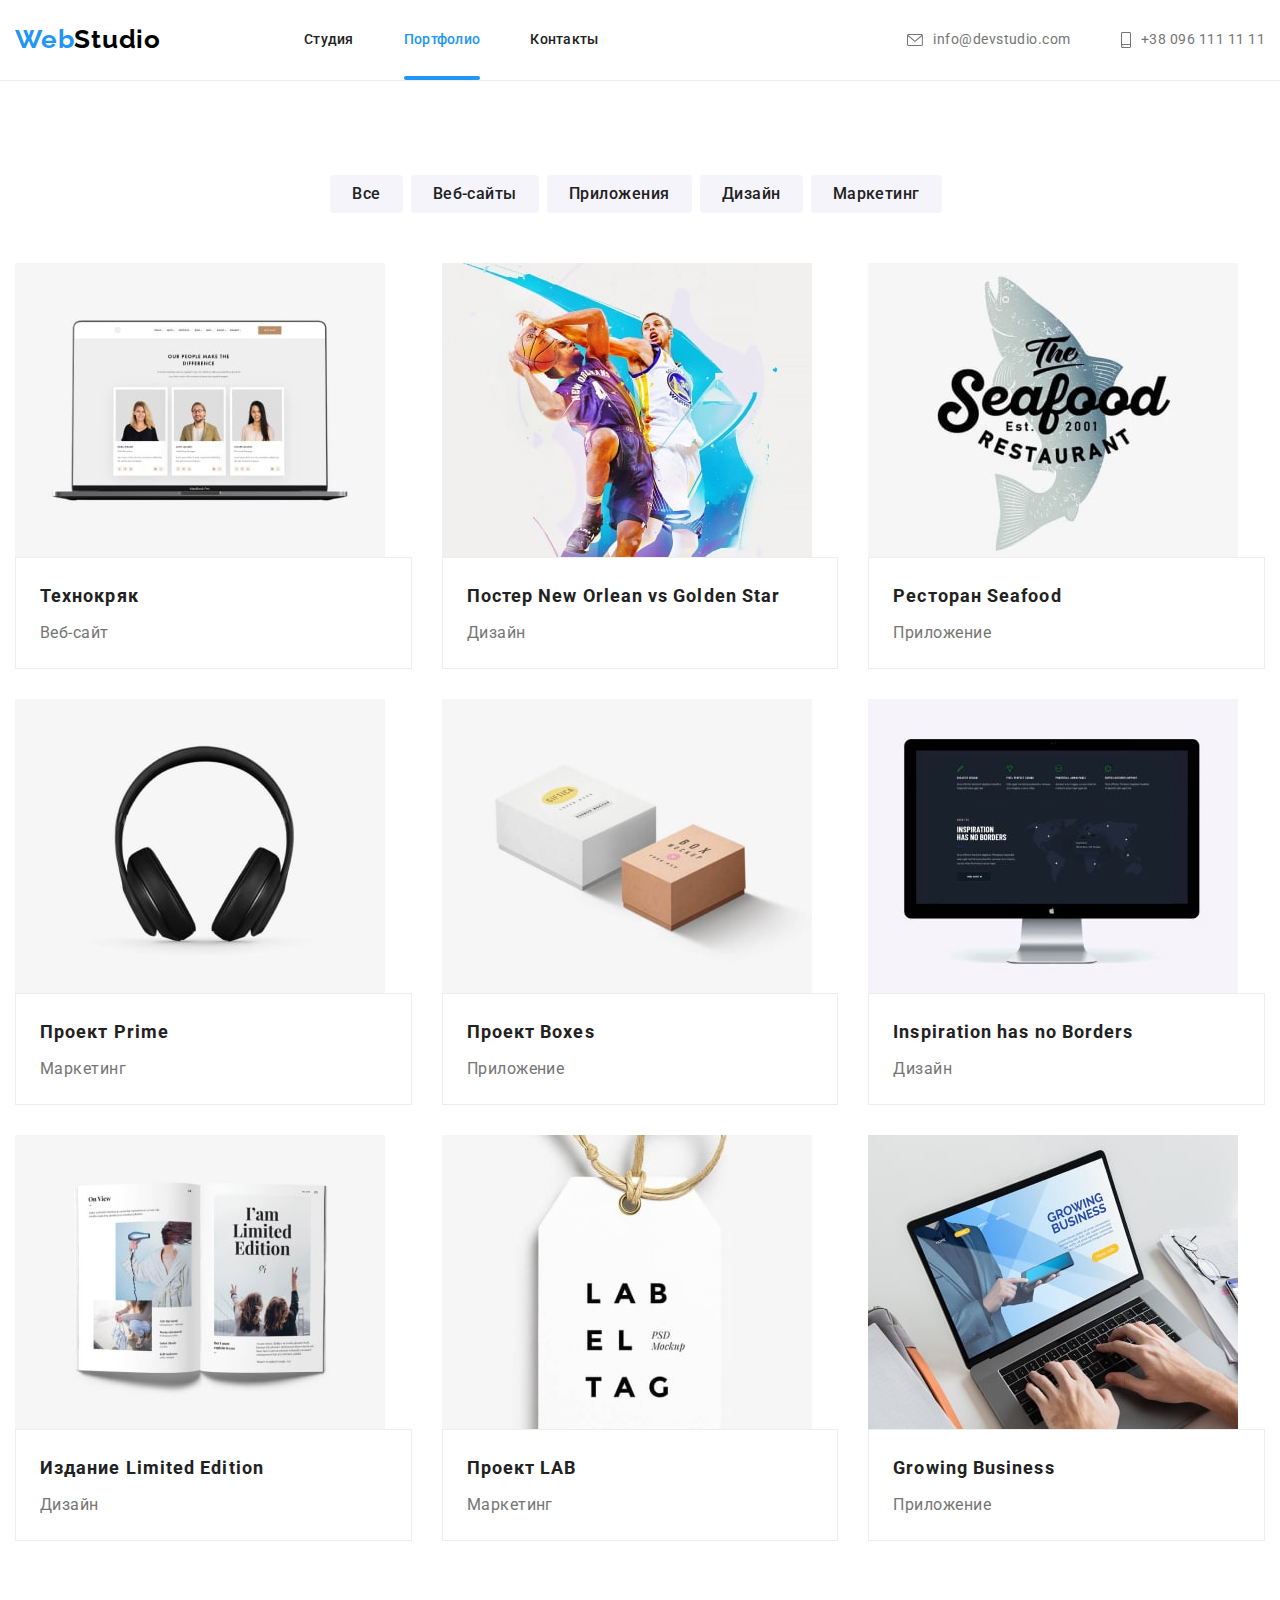
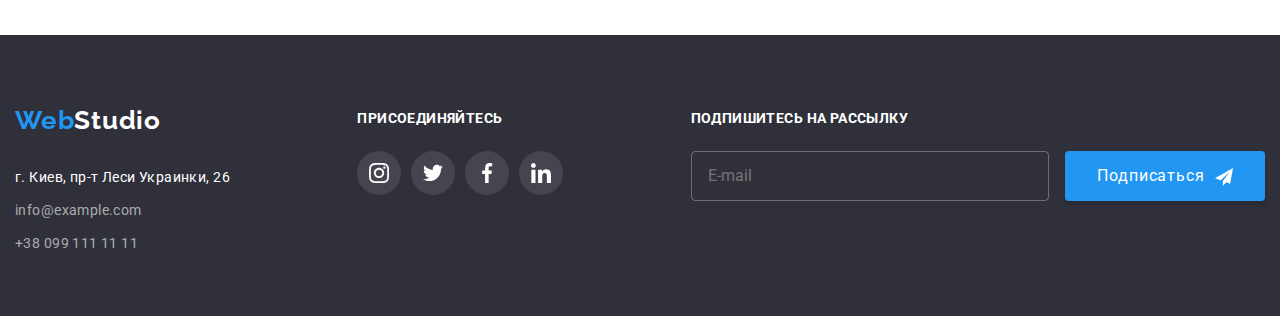
==== commit e64a3010: "Добавлен компонент контакты(убирает гориз. прокрутку)" ====
--- a/portfolio.html
+++ b/portfolio.html
@@ -52,17 +52,13 @@
           </ul>
         </nav>
         <div class="contacts">
-          <a
-            class="site-nav__link site-nav__link--text-color contacts__link"
-            href="mailto:info@devstudio.com"
-            ><svg class="site-nav__icon" width="16" height="12">
+          <a class="contacts__link" href="mailto:info@devstudio.com"
+            ><svg class="contacts__icon" width="16" height="12">
               <use href="./images/icons.svg#icon-envelope"></use></svg
             >info@devstudio.com</a
           >
-          <a
-            class="site-nav__link site-nav__link--text-color"
-            href="tel:+380961111111"
-            ><svg class="site-nav__icon" width="10" height="16">
+          <a class="contacts__link" href="tel:+380961111111"
+            ><svg class="contacts__icon" width="10" height="16">
               <use href="./images/icons.svg#icon-smartphone"></use></svg
             >+38 096 111 11 11</a
           >
--- a/css/main.min.css
+++ b/css/main.min.css
@@ -1,2 +1 @@
-ul{list-style:none;margin-top:0;margin-bottom:0;padding:0}h1,h2,h3,h4,h5,h6,p{margin:0}img{display:block;max-width:100%}a{text-decoration:none}body{background:#fff;color:#757575;font-family:"Roboto", sans-serif;letter-spacing:0.03em}.visually-hidden{position:absolute;clip:rect(0 0 0 0);width:1px;height:1px;margin:-1px}.container{width:1200px;padding-left:15px;padding-right:15px;margin:0 auto}.section{padding-top:94px;padding-bottom:94px}.section__title{margin-bottom:50px;color:#212121;font-weight:700;font-size:36px;line-height:1.17}.section__subtitle{margin-bottom:10px;color:#212121;font-weight:700;font-size:14px;line-height:1.14;text-transform:uppercase}.btn{min-width:200px;height:50px;color:#fff;background-color:#2196f3;letter-spacing:0.06em;border:0 solid transparent;box-shadow:0px 4px 4px rgba(0,0,0,0.15);border-radius:4px;cursor:pointer;transition:background-color 250ms cubic-bezier(0.4, 0, 0.2, 1)}.btn:hover,.btn:focus{background-color:#188ce8}.logo{display:inline-block;font-family:"Raleway", sans-serif;color:#000000;font-weight:700;font-size:26px;line-height:1.19}.logo__text{color:#2196f3}.header__logo{margin-right:93px}.footer__logo{margin-bottom:20px;font-style:normal;color:#ffffff}.header__main-nav{display:flex;align-items:center}.header__site-nav{display:flex;align-items:center}.site-nav__list{display:flex}.site-nav__item{margin-left:50px;position:relative}.site-nav__link{display:block;padding-top:32px;padding-bottom:32px;color:#212121;font-weight:500;font-size:14px;line-height:1.14;letter-spacing:0.02em;transition-property:color, fill;transition-duration:250ms;transition-timing-function:cubic-bezier(0.4, 0, 0.2, 1)}.site-nav__link:hover,.site-nav__link:focus{color:#2196f3;fill:#2196f3}.site-nav__link.current{color:#2196f3}.site-nav__link::after{content:"";position:absolute;top:100%;transform:translateY(-100%);width:100%;height:4px;display:block;background:#2196f3;border-radius:2px;opacity:0;transition:opacity 250ms cubic-bezier(0.4, 0, 0.2, 1)}.site-nav__link.current::after{opacity:1}.site-nav__link--text-color{display:inline-flex;align-items:center;color:#757575;fill:#757575}.site-nav__icon{margin-right:10px}.contacts{display:flex;align-items:center;margin-left:auto}.contacts__link:not(:last-child){margin-right:50px}.hero{padding-top:200px;padding-bottom:200px;text-align:center;background-image:linear-gradient(rgba(47,48,58,0.4), rgba(47,48,58,0.4)),url(../images/hero.jpg);background-color:#2f303a;background-repeat:no-repeat;background-position:center}.hero__title{width:696px;margin-bottom:30px;margin-left:auto;margin-right:auto;color:#fff;font-weight:900;font-size:44px;line-height:1.36;letter-spacing:0.06em;text-transform:uppercase}.features{padding-bottom:47px}.features__list{display:flex;justify-content:space-between}.features__thumb{width:270px;height:120px;display:flex;justify-content:center;align-items:center;margin-bottom:30px;background:#f5f4fa;border-radius:4px}.features__item:not(:last-child){margin-right:30px}.features__text{color:#757575;font-size:14px;line-height:1.71}.work{padding-top:47px;text-align:center}.work__list{display:flex}.work__item{position:relative}.work__item:not(:last-child){margin-right:30px}.work__label{position:absolute;top:100%;transform:translateY(-100%);width:100%;height:70px;background:rgba(47,48,58,0.8)}.work__title{padding-top:27px;font-weight:bold;font-size:14px;line-height:1.14;text-align:center;letter-spacing:0.03em;text-transform:uppercase;color:#ffffff}.team{text-align:center;background-color:#f5f4fa;color:#212121;font-weight:500;font-size:16px;line-height:1.19}.team__list{display:flex;flex-wrap:wrap;margin-left:calc(-1 * 30px);margin-top:calc(-1 * 30px)}.business-card{flex-basis:calc(100% / 4 - 30px);margin-left:30px;margin-top:30px;text-align:center;background-color:#fff;box-shadow:0px 1px 3px rgba(0,0,0,0.12),0px 1px 1px rgba(0,0,0,0.14),0px 2px 1px rgba(0,0,0,0.2);border-radius:0px 0px 4px 4px;transition:box-shadow 250ms cubic-bezier(0.4, 0, 0.2, 1)}.business-card:hover,.business-card:focus{box-shadow:0px 4px 4px rgba(0,0,0,0.25),0px 1px 1px rgba(0,0,0,0.14),0px 2px 1px rgba(0,0,0,0.2)}.business-card__content{padding-top:30px;padding-bottom:30px}.business-card__title{font-weight:500;font-size:16px;line-height:1.19;color:#212121}.business-card__text{margin-top:10px;margin-bottom:16px;color:#757575;font-size:16px;line-height:1.19}.social-list{display:inline-flex;justify-content:space-between}.social-list__item{width:44px;height:44px}.social-list__item:not(:last-child){margin-right:10px}.social-list__link{width:100%;height:100%;display:flex;justify-content:center;align-items:center;border-radius:50%;fill:#afb1b8;background-color:#ffffff;transition-property:box-shadow, background-color, fill;transition-duration:1000ms;transition-timing-function:cubic-bezier(0.4, 0, 0.2, 1)}.social-list__link:hover,.social-list__link:focus{box-shadow:0px 4px 4px rgba(0,0,0,0.25);background-color:#2196f3;fill:#ffffff}.social-list__link--fill-white{fill:#ffffff;background-color:rgba(255,255,255,0.1)}.social-list__link--fill-white:hover,.social-list__link--fill-white:focus{background-color:#2196f3}.clients{text-align:center}.clients__list{display:flex}.client-logo{width:170px;height:92px}.client-logo:not(:last-child){margin-right:30px}.client-logo__link{width:100%;height:100%;display:flex;justify-content:center;align-items:center;border:1px solid #afb1b8;box-sizing:border-box;border-radius:4px;fill:#afb1b8;transition-property:border, fill;transition-duration:250ms;transition-timing-function:cubic-bezier(0.4, 0, 0.2, 1)}.client-logo__link:hover,.client-logo__link:focus{border:1px solid #2196f3;fill:#2196f3}.client-logo__icon{transition:transform 500ms cubic-bezier(0.4, 0, 0.2, 1)}.client-logo:hover .client-logo__icon{transform:rotateY(360deg)}.portfolio__filter-list{margin-bottom:50px}.filter-list{display:flex;justify-content:center}.filter-list__button{padding:6px 22px;margin-right:8px;text-align:center;color:var(--title-text-color);font-weight:500;font-size:16px;line-height:1.62;background-color:#f5f4fa;border:hidden;border-radius:4px;cursor:pointer;transition-property:color, background-color, box-shadow;transition-duration:250ms;transition-timing-function:cubic-bezier(0.4, 0, 0.2, 1)}.filter-list__button:hover,.filter-list__button:focus{color:#fff;background-color:#2196f3;box-shadow:0px 3px 1px rgba(0,0,0,0.1),0px 1px 2px rgba(0,0,0,0.08),0px 2px 2px rgba(0,0,0,0.12)}.card-set{display:flex;flex-wrap:wrap;margin-left:calc(-1 * 30px);margin-top:calc(-1 * 30px)}.card{flex-basis:calc(100% / 3 - 30px);margin-left:30px;margin-top:30px;cursor:pointer;transition:box-shadow 250ms cubic-bezier(0.4, 0, 0.2, 1)}.card:hover,.card:focus{box-shadow:0px 1px 1px rgba(0,0,0,0.12),0px 4px 4px rgba(0,0,0,0.06),1px 4px 6px rgba(0,0,0,0.16)}.card__thumb{position:relative;overflow:hidden}.card__content{padding:20px 0 20px 24px;border:1px solid #eeeeee}.card__title{margin-bottom:4px;color:#212121;font-weight:700;font-size:18px;line-height:2;letter-spacing:0.06em}.card__text{font-size:16px;line-height:1.87}.card__overlay{position:absolute;top:100%;left:0;width:100%;height:100%;background-color:rgba(33,150,243,0.9);opacity:0;transition-property:opacity, transform;transition-duration:250ms;transition-timing-function:cubic-bezier(0.4, 0, 0.2, 1)}.card:hover .card__overlay,.card:focus .card__overlay{opacity:1;transform:translateY(-100%)}.card__description{padding:63px 24px;font-weight:normal;font-size:18px;line-height:1.56;letter-spacing:0.03em;color:#ffffff}.footer__container{display:flex}.footer{padding-top:60px;padding-bottom:60px;background-color:#2f303a}.address__item{color:#ffffff;font-style:normal;font-size:14px;line-height:1.71}.address__link{display:block;margin-top:9px;color:rgba(255,255,255,0.6)}.attachment{padding-top:12px;margin-left:auto}.attachment__text{margin-bottom:20px;font-weight:bold;font-size:14px;line-height:1.71;letter-spacing:0.03em;text-transform:uppercase;color:#ffffff}.footer__subscription{margin-left:auto;padding-top:12px}.subscription__text{font-weight:700;font-size:14px;line-height:1.71px;letter-spacing:0.03em;text-transform:uppercase;color:#ffffff}.subscription__form{margin-top:20px}.subscription__input{width:358px;height:50px;margin-right:12px;padding-left:16px;border:1px solid rgba(255,255,255,0.3);box-sizing:border-box;filter:drop-shadow(0px 4px 4px rgba(0,0,0,0.15));border-radius:4px;background:transparent;color:#ffffff;transition:border-color 250ms cubic-bezier(0.4, 0, 0.2, 1)}.subscription__input:focus{border-color:#ffffff;outline:none}.subscription__icon{fill:#ffffff;margin-left:10px;vertical-align:middle}.backdrop{position:fixed;top:0;left:0;width:100%;height:100%;background:rgba(0,0,0,0.2);opacity:1;visibility:visible;transition:opacity 250ms cubic-bezier(0.4, 0, 0.2, 1),visibility 1000ms cubic-bezier(0.4, 0, 0.2, 1)}.backdrop.is-hidden{opacity:0;visibility:hidden;pointer-events:none}.modal{position:absolute;top:50%;left:50%;min-width:528px;min-height:581px;background-color:#fff;transform:translate(-50%, -50%) scale(1);transition:transform 250ms cubic-bezier(0.4, 0, 0.2, 1)}.backdrop.is-hidden .modal{transform:translate(-50%, -50%) scale(2)}.modal__btn{position:absolute;top:8px;right:8px;display:flex;justify-content:center;align-items:center;width:30px;height:30px;border-radius:50%;background:#ffffff;border:1px solid rgba(0,0,0,0.1);box-sizing:border-box;cursor:pointer}.modal__btn:hover>.modal__icon,.modal__btn:focus>.modal__icon{fill:#2196f3}.form{width:448px;padding-top:40px;margin:0 auto}.form__title{margin-bottom:10px;font-weight:700;font-size:20px;line-height:1.15;letter-spacing:0.03em;color:#212121}.form__field{width:448px;margin-bottom:10px;position:relative;transition:fill 250ms cubic-bezier(0.4, 0, 0.2, 1)}.form__field:focus-within{fill:#2196f3}.form__label{margin-bottom:4px;font-weight:normal;font-size:12px;line-height:14px;letter-spacing:0.01em;color:#757575}.form__input{width:100%;height:40px;border:1px solid rgba(33,33,33,0.2);box-sizing:border-box;border-radius:4px;padding-left:42px;font-size:14px;line-height:1.14;transition:border-color 250ms cubic-bezier(0.4, 0, 0.2, 1)}.form__input:focus{border-color:#2196f3;outline:none}.form__icon{position:absolute;bottom:11px;left:12px}.form__textarea{width:100%;height:120px;padding:12px 16px;resize:none;border:1px solid rgba(33,33,33,0.2);box-sizing:border-box;border-radius:4px;font-size:14px;line-height:1.14;transition:border-color 250ms cubic-bezier(0.4, 0, 0.2, 1)}.form__textarea:focus{border-color:#2196f3;outline:none}.form__textarea::placeholder{font-weight:normal;font-size:12px;line-height:14px;letter-spacing:0.01em;color:rgba(117,117,117,0.5)}.form__checkbox{position:relative;margin-bottom:30px}.form__label--check{padding-left:36px;font-weight:400;font-size:14px;line-height:calc(24 / 14);letter-spacing:0.03em;color:#757575}.form__icon-check{position:absolute;top:50%;transform:translateY(-50%);left:13px;width:16px;height:15px;border:2px solid #000000;border-radius:3px}.form__input--check:checked+.form__icon-check{background-color:#2196f3;border:none}.form__link{color:#2196f3;text-decoration:underline}.form__button{display:block;margin:0 auto}
-/*# sourceMappingURL=main.min.css.map */+ul{list-style:none;margin-top:0;margin-bottom:0;padding:0}h1,h2,h3,h4,h5,h6,p{margin:0}img{display:block;max-width:100%}a{text-decoration:none}.modal__btn,.filter-list,.client-logo__link,.social-list__link,.team__list,.work__list,.features__thumb{display:flex;justify-content:center;align-items:center}body{background:#fff;color:#757575;font-family:"Roboto",sans-serif;letter-spacing:.03em}.visually-hidden{position:absolute;clip:rect(0 0 0 0);width:1px;height:1px;margin:-1px}.container{padding-left:15px;padding-right:15px;margin:0 auto}.section{padding-top:94px;padding-bottom:94px}.section__title{margin-bottom:50px;color:#212121;font-weight:700;font-size:36px;line-height:1.17}.section__subtitle{margin-bottom:10px;color:#212121;font-weight:700;font-size:14px;line-height:1.14;text-transform:uppercase}.btn{min-width:200px;height:50px;color:#fff;background-color:#2196f3;letter-spacing:.06em;border:0 solid transparent;box-shadow:0px 4px 4px rgba(0,0,0,.15);border-radius:4px;cursor:pointer;transition:background-color 250ms cubic-bezier(0.4, 0, 0.2, 1)}.btn:hover,.btn:focus{background-color:#188ce8}.header{border-bottom:1px solid #ececec}.header__main-nav{display:flex;align-items:center}.header__site-nav{display:flex;align-items:center}.logo{font-weight:700;font-size:26px;line-height:1.97;letter-spacing:.03em;color:#000;display:inline-block;font-family:"Raleway",sans-serif}.logo__text{color:#2196f3}.header__logo{margin-right:93px}.footer__logo{margin-bottom:20px;font-style:normal;color:#fff}.site-nav__list{display:flex;align-items:center}.site-nav__item{margin-left:50px;position:relative}.site-nav__link{font-weight:500;font-size:14px;line-height:1.14;letter-spacing:.02em;color:#212121;transition-property:color,fill;transition-duration:250ms;transition-timing-function:cubic-bezier(0.4, 0, 0.2, 1);display:block;padding-top:32px;padding-bottom:32px}.site-nav__link:hover,.site-nav__link:focus{color:#2196f3;fill:#2196f3}.site-nav__link.current{color:#2196f3}.site-nav__link::after{transition-property:opacity;transition-duration:250ms;transition-timing-function:cubic-bezier(0.4, 0, 0.2, 1);content:"";position:absolute;top:100%;transform:translateY(-100%);width:100%;height:4px;display:block;background:#2196f3;border-radius:2px;opacity:0}.site-nav__link.current::after{opacity:1}.contacts{display:flex;align-items:center;margin-left:auto}.contacts__link{display:inline-flex;align-items:center;padding-top:32px;padding-bottom:32px;font-size:14px;line-height:1.14;color:#757575;fill:#757575}.contacts__link:hover,.contacts__link:focus{color:#2196f3;fill:#2196f3}.contacts__link:not(:last-child){margin-right:50px}.contacts__icon{margin-right:10px}.hero{padding-top:200px;padding-bottom:200px;text-align:center;background-image:linear-gradient(rgba(47, 48, 58, 0.4), rgba(47, 48, 58, 0.4)),url(../images/hero.jpg);background-color:#2f303a;background-repeat:no-repeat;background-position:center}.hero__title{font-weight:900;font-size:44px;line-height:1.36;letter-spacing:.06em;color:#fff;width:696px;margin-bottom:30px;margin-left:auto;margin-right:auto;text-transform:uppercase}.features{padding-bottom:47px}.features__list{display:flex;justify-content:space-between}.features__thumb{width:270px;height:120px;margin-bottom:30px;background:#f5f4fa;border-radius:4px}.features__item:not(:last-child){margin-right:30px}.features__text{font-weight:400;font-size:14px;line-height:1.71;letter-spacing:.03em;color:#757575}.work{padding-top:47px;text-align:center}.work__item{position:relative}.work__item:not(:last-child){margin-right:30px}.work__label{position:absolute;top:100%;transform:translateY(-100%);width:100%;height:70px;background:rgba(47,48,58,.8)}.work__title{font-weight:700;font-size:14px;line-height:1.14;letter-spacing:.03em;color:#fff;padding-top:27px;text-transform:uppercase}.team{font-weight:500;font-size:16px;line-height:1.19;letter-spacing:.03em;color:#212121;text-align:center;background-color:#f5f4fa}.team__list{flex-wrap:wrap;margin-left:calc(-1 * 30px);margin-top:calc(-1 * 30px)}.business-card{flex-basis:calc(100% / 4 - 30px);margin-left:30px;margin-top:30px;text-align:center;background-color:#fff;box-shadow:0px 1px 3px rgba(0,0,0,.12),0px 1px 1px rgba(0,0,0,.14),0px 2px 1px rgba(0,0,0,.2);border-radius:0px 0px 4px 4px;transition:box-shadow 250ms cubic-bezier(0.4, 0, 0.2, 1)}.business-card:hover,.business-card:focus{box-shadow:0px 4px 4px rgba(0,0,0,.25),0px 1px 1px rgba(0,0,0,.14),0px 2px 1px rgba(0,0,0,.2)}.business-card__content{padding-top:30px;padding-bottom:30px}.business-card__text{margin-top:10px;margin-bottom:16px;font-weight:400;color:#757575}.social-list{display:inline-flex;justify-content:space-between}.social-list__item{width:44px;height:44px}.social-list__item:not(:last-child){margin-right:10px}.social-list__link{transition-property:box-shadow,background-color,fill;transition-duration:250ms;transition-timing-function:cubic-bezier(0.4, 0, 0.2, 1);width:100%;height:100%;border-radius:50%;fill:#afb1b8;background-color:#fff}.social-list__link:hover,.social-list__link:focus{box-shadow:0px 4px 4px rgba(0,0,0,.25);background-color:#2196f3;fill:#fff}.social-list__link--fill-white{fill:#fff;background-color:rgba(255,255,255,.1)}.social-list__link--fill-white:hover,.social-list__link--fill-white:focus{background-color:#2196f3}.clients{text-align:center}.clients__list{display:flex}.client-logo{width:170px;height:92px}.client-logo:not(:last-child){margin-right:30px}.client-logo__link{transition-property:border,fill;transition-duration:250ms;transition-timing-function:cubic-bezier(0.4, 0, 0.2, 1);width:100%;height:100%;border:1px solid #afb1b8;box-sizing:border-box;border-radius:4px;fill:#afb1b8}.client-logo__link:hover,.client-logo__link:focus{border:1px solid #2196f3;fill:#2196f3}.client-logo__icon{transition:transform 500ms cubic-bezier(0.4, 0, 0.2, 1)}.client-logo:hover .client-logo__icon{transform:rotateY(360deg)}.portfolio__filter-list{margin-bottom:50px}.filter-list__button{transition-property:color,background-color,box-shadow;transition-duration:250ms;transition-timing-function:cubic-bezier(0.4, 0, 0.2, 1);font-weight:500;font-size:16px;line-height:1.62;letter-spacing:.03em;color:#212121;padding:6px 22px;margin-right:8px;text-align:center;background-color:#f5f4fa;border:hidden;border-radius:4px;cursor:pointer}.filter-list__button:hover,.filter-list__button:focus{color:#fff;background-color:#2196f3;box-shadow:0px 3px 1px rgba(0,0,0,.1),0px 1px 2px rgba(0,0,0,.08),0px 2px 2px rgba(0,0,0,.12)}.card-set{display:flex;flex-wrap:wrap;margin-left:calc(-1 * 30px);margin-top:calc(-1 * 30px)}.card{transition-property:box-shadow;transition-duration:250ms;transition-timing-function:cubic-bezier(0.4, 0, 0.2, 1);flex-basis:calc(100% / 3 - 30px);margin-left:30px;margin-top:30px;cursor:pointer}.card:hover,.card:focus{box-shadow:0px 1px 1px rgba(0,0,0,.12),0px 4px 4px rgba(0,0,0,.06),1px 4px 6px rgba(0,0,0,.16)}.card__thumb{position:relative;overflow:hidden}.card__content{padding:20px 0 20px 24px;border:1px solid #eee}.card__title{font-weight:700;font-size:18px;line-height:2;letter-spacing:.06em;color:#212121;margin-bottom:4px}.card__text{font-weight:400;font-size:16px;line-height:1.87;letter-spacing:.03em;color:#757575}.card__overlay{transition-property:opacity,transform;transition-duration:250ms;transition-timing-function:cubic-bezier(0.4, 0, 0.2, 1);position:absolute;top:100%;left:0;width:100%;height:100%;background-color:rgba(33,150,243,.9);opacity:0}.card:hover .card__overlay,.card:focus .card__overlay{opacity:1;transform:translateY(-100%)}.card__description{font-weight:400;font-size:18px;line-height:1.56;letter-spacing:.03em;color:#fff;padding:63px 24px}.footer__container{display:flex}.footer{padding-top:60px;padding-bottom:60px;background-color:#2f303a}.address__item{font-weight:400;font-size:14px;line-height:1.71;letter-spacing:.03em;color:#fff;font-style:normal}.address__link{display:block;margin-top:9px;color:rgba(255,255,255,.6)}.attachment{padding-top:12px;margin-left:auto}.attachment__text{font-weight:700;font-size:14px;line-height:1.71;letter-spacing:.03em;color:#fff;margin-bottom:20px;text-transform:uppercase}.footer__subscription{margin-left:auto;padding-top:12px}.subscription__text{font-weight:700;font-size:14px;line-height:1.71;letter-spacing:.03em;color:#fff;text-transform:uppercase}.subscription__form{margin-top:20px}.subscription__input{transition-property:border-color;transition-duration:250ms;transition-timing-function:cubic-bezier(0.4, 0, 0.2, 1);width:358px;height:50px;margin-right:12px;padding-left:16px;border:1px solid rgba(255,255,255,.3);box-sizing:border-box;border-radius:4px;background:transparent;color:#fff}.subscription__input:focus{border-color:#fff;outline:none}.subscription__icon{fill:#fff;margin-left:10px;vertical-align:middle}.backdrop{transition-property:opacity,visibility;transition-duration:250ms;transition-timing-function:cubic-bezier(0.4, 0, 0.2, 1);position:fixed;top:0;left:0;width:100%;height:100%;background:rgba(0,0,0,.2);opacity:1;visibility:visible}.backdrop.is-hidden{opacity:0;visibility:hidden;pointer-events:none}.modal{transition-property:transform;transition-duration:250ms;transition-timing-function:cubic-bezier(0.4, 0, 0.2, 1);position:absolute;top:50%;left:50%;min-width:528px;min-height:581px;background-color:#fff;transform:translate(-50%, -50%) scale(1)}.backdrop.is-hidden .modal{transform:translate(-50%, -50%) scale(2)}.modal__btn{position:absolute;top:8px;right:8px;width:30px;height:30px;border-radius:50%;background:#fff;border:1px solid rgba(0,0,0,.1);box-sizing:border-box;cursor:pointer}.modal__btn:hover>.modal__icon,.modal__btn:focus>.modal__icon{fill:#2196f3}.form{width:448px;padding-top:40px;margin:0 auto}.form__title{font-weight:700;font-size:20px;line-height:1.15;letter-spacing:.03em;color:#212121;margin-bottom:10px}.form__field{transition-property:fill;transition-duration:250ms;transition-timing-function:cubic-bezier(0.4, 0, 0.2, 1);width:448px;margin-bottom:10px;position:relative}.form__field:focus-within{fill:#2196f3}.form__label{font-weight:400;font-size:12px;line-height:1.17;letter-spacing:.01em;color:#757575;margin-bottom:4px}.form__input{transition-property:border-color;transition-duration:250ms;transition-timing-function:cubic-bezier(0.4, 0, 0.2, 1);font-weight:400;font-size:14px;line-height:1.14;letter-spacing:.03em;color:#757575;width:100%;height:40px;border:1px solid rgba(33,33,33,.2);box-sizing:border-box;border-radius:4px;padding-left:42px}.form__input:focus{border-color:#2196f3;outline:none}.form__icon{position:absolute;bottom:11px;left:12px}.form__textarea{transition-property:border-color;transition-duration:250ms;transition-timing-function:cubic-bezier(0.4, 0, 0.2, 1);font-weight:400;font-size:14px;line-height:1.14;letter-spacing:.03em;color:#757575;width:100%;height:120px;border:1px solid rgba(33,33,33,.2);box-sizing:border-box;border-radius:4px;padding:12px 16px;resize:none}.form__textarea:focus{border-color:#2196f3;outline:none}.form__textarea::-moz-placeholder{font-weight:400;font-size:12px;line-height:1.17;letter-spacing:.01em;color:rgba(117,117,117,.5)}.form__textarea:-ms-input-placeholder{font-weight:400;font-size:12px;line-height:1.17;letter-spacing:.01em;color:rgba(117,117,117,.5)}.form__textarea::placeholder{font-weight:400;font-size:12px;line-height:1.17;letter-spacing:.01em;color:rgba(117,117,117,.5)}.form__checkbox{position:relative;margin-bottom:30px}.form__label--check{font-weight:400;font-size:12px;line-height:1.71;letter-spacing:.03em;color:#757575;padding-left:36px}.form__icon-check{position:absolute;top:50%;transform:translateY(-50%);left:13px;width:16px;height:15px;border:2px solid #000;border-radius:3px}.form__input--check:checked+.form__icon-check{background-color:#2196f3;border:none}.form__link{color:#2196f3;text-decoration:underline}.form__button{display:block;margin:0 auto}/*# sourceMappingURL=main.min.css.map */